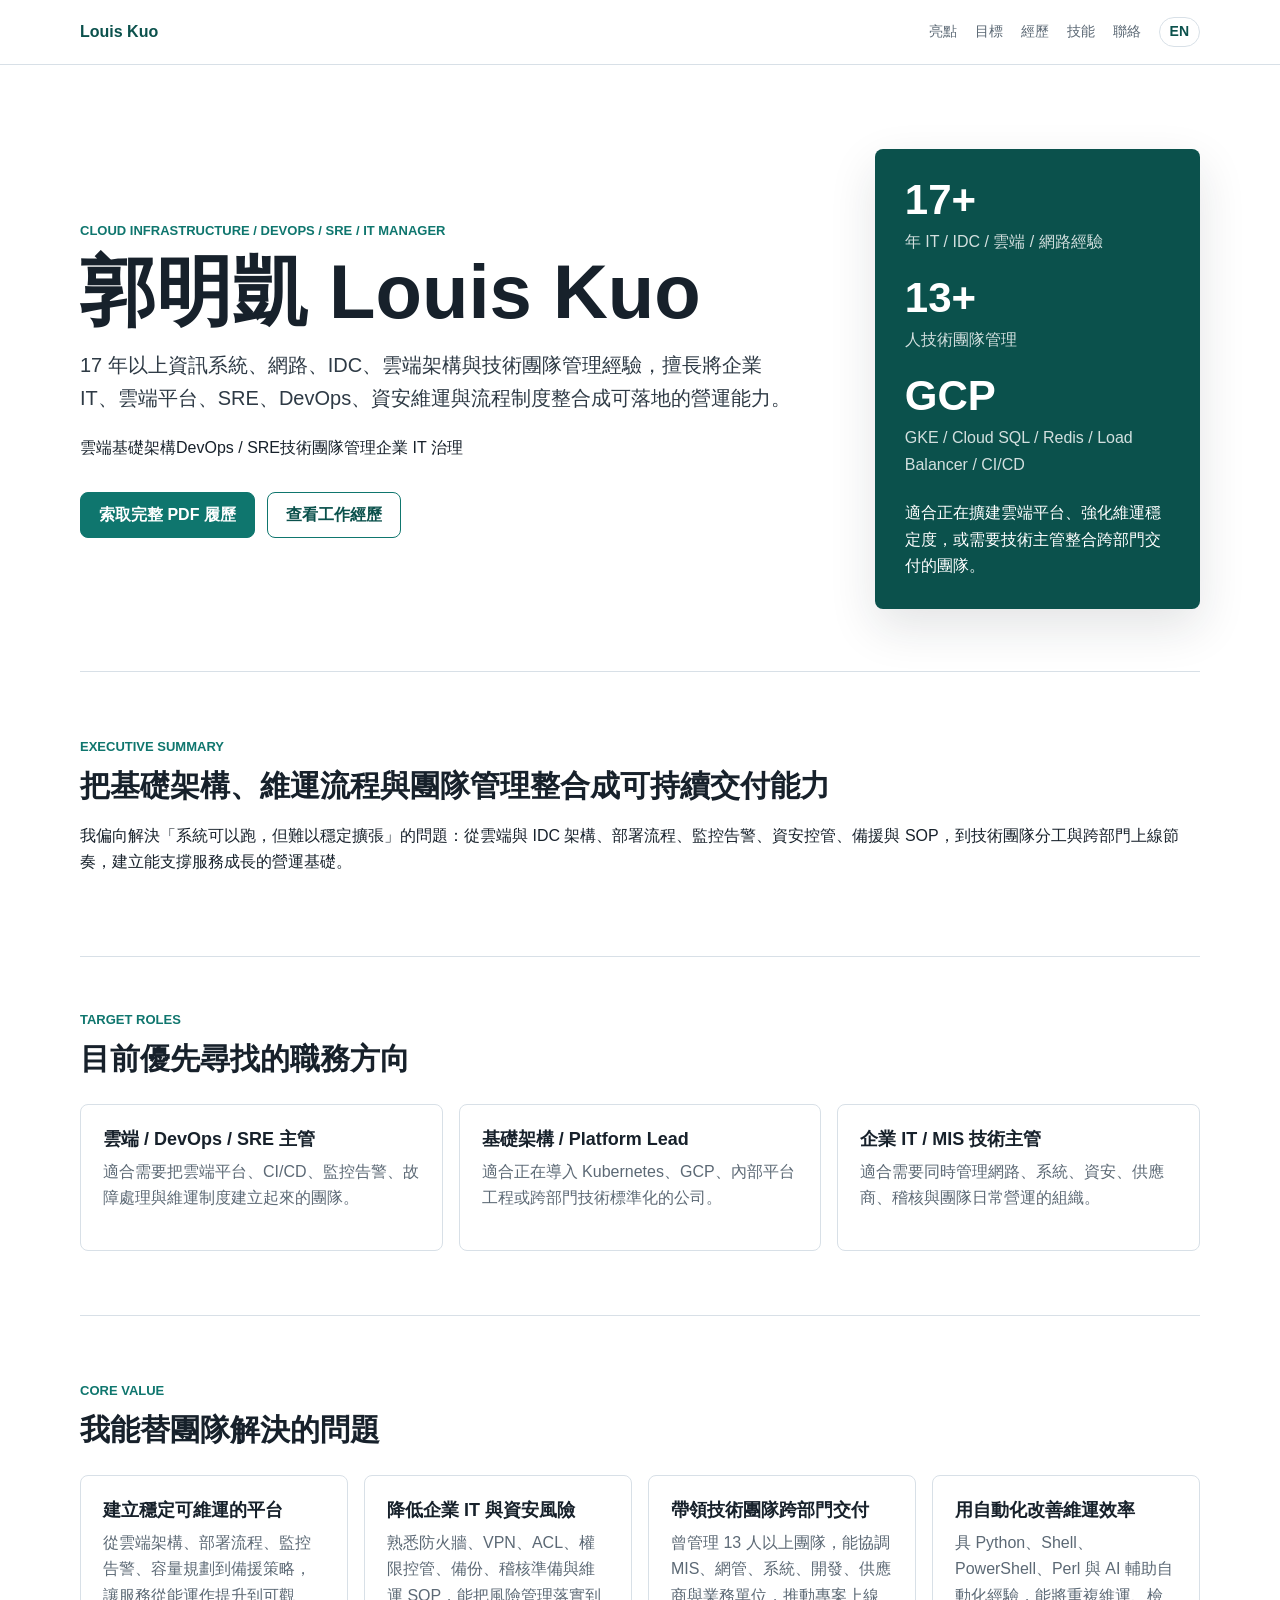
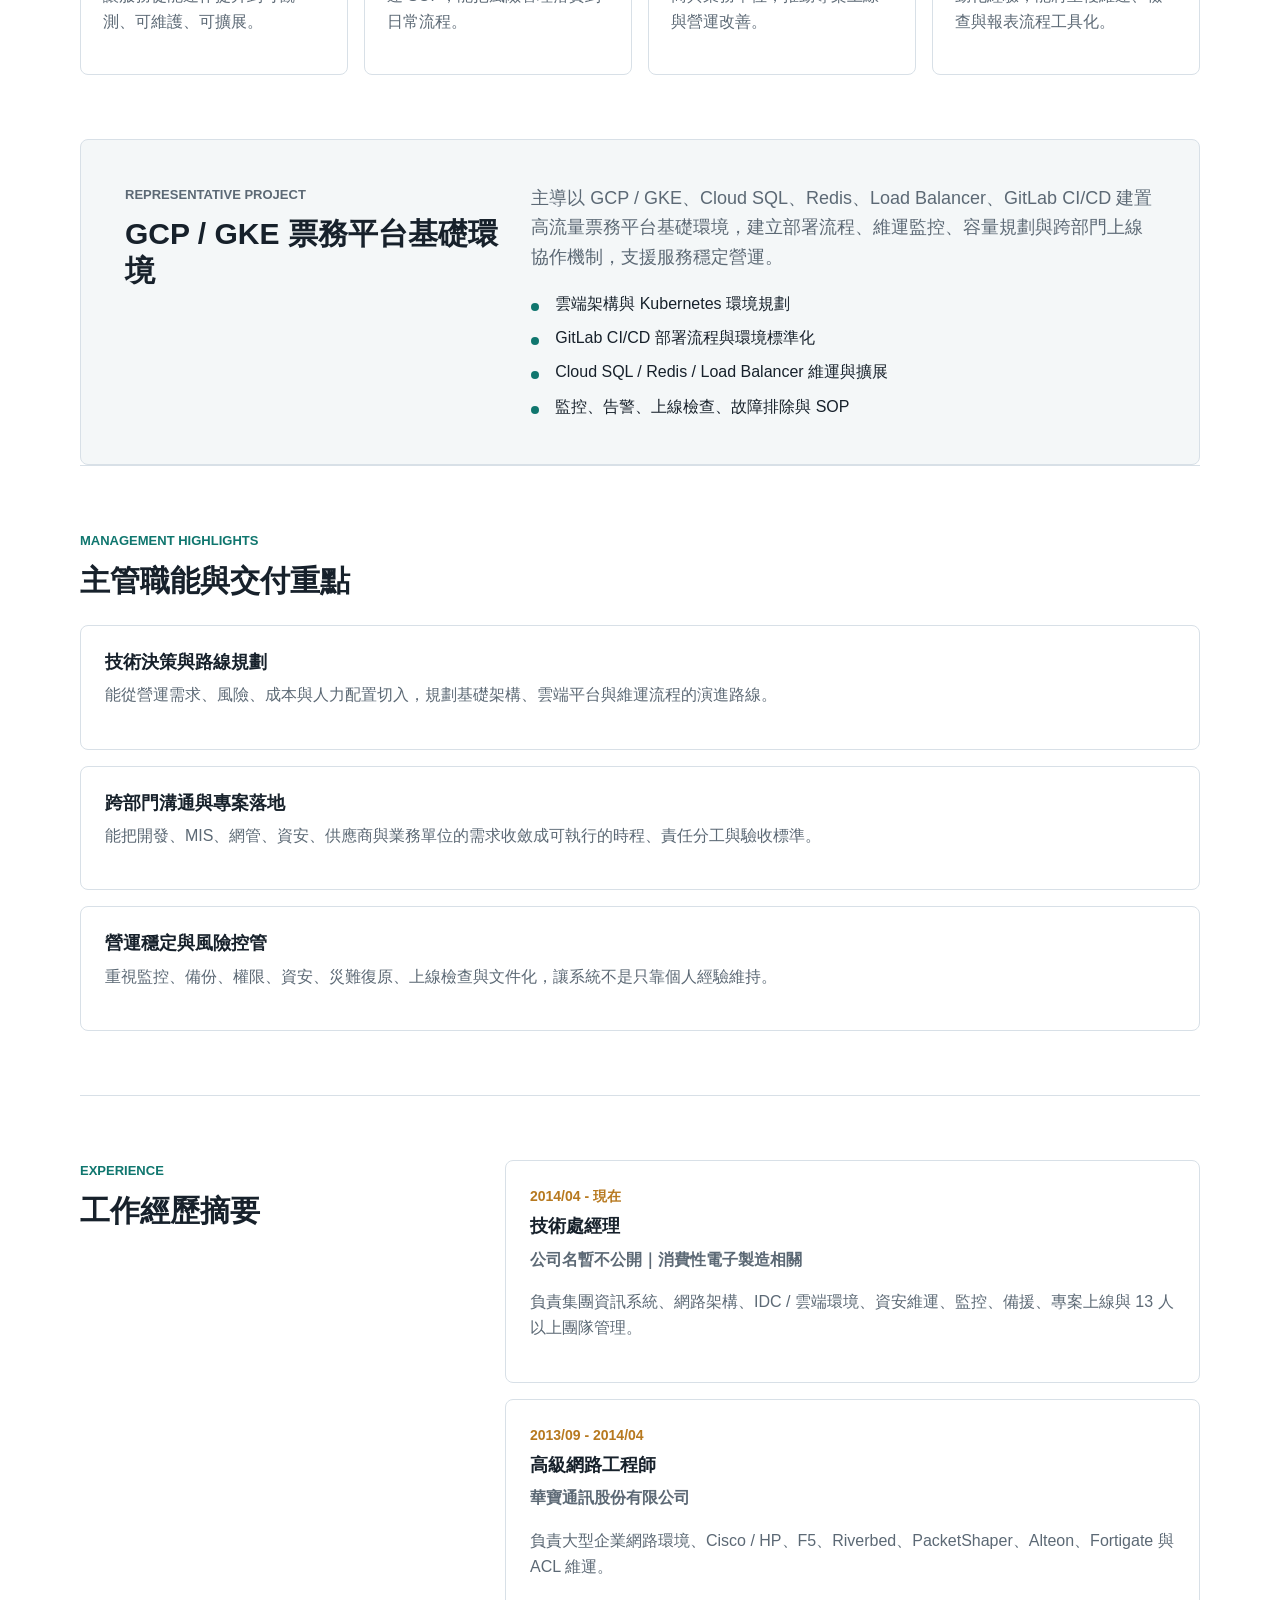
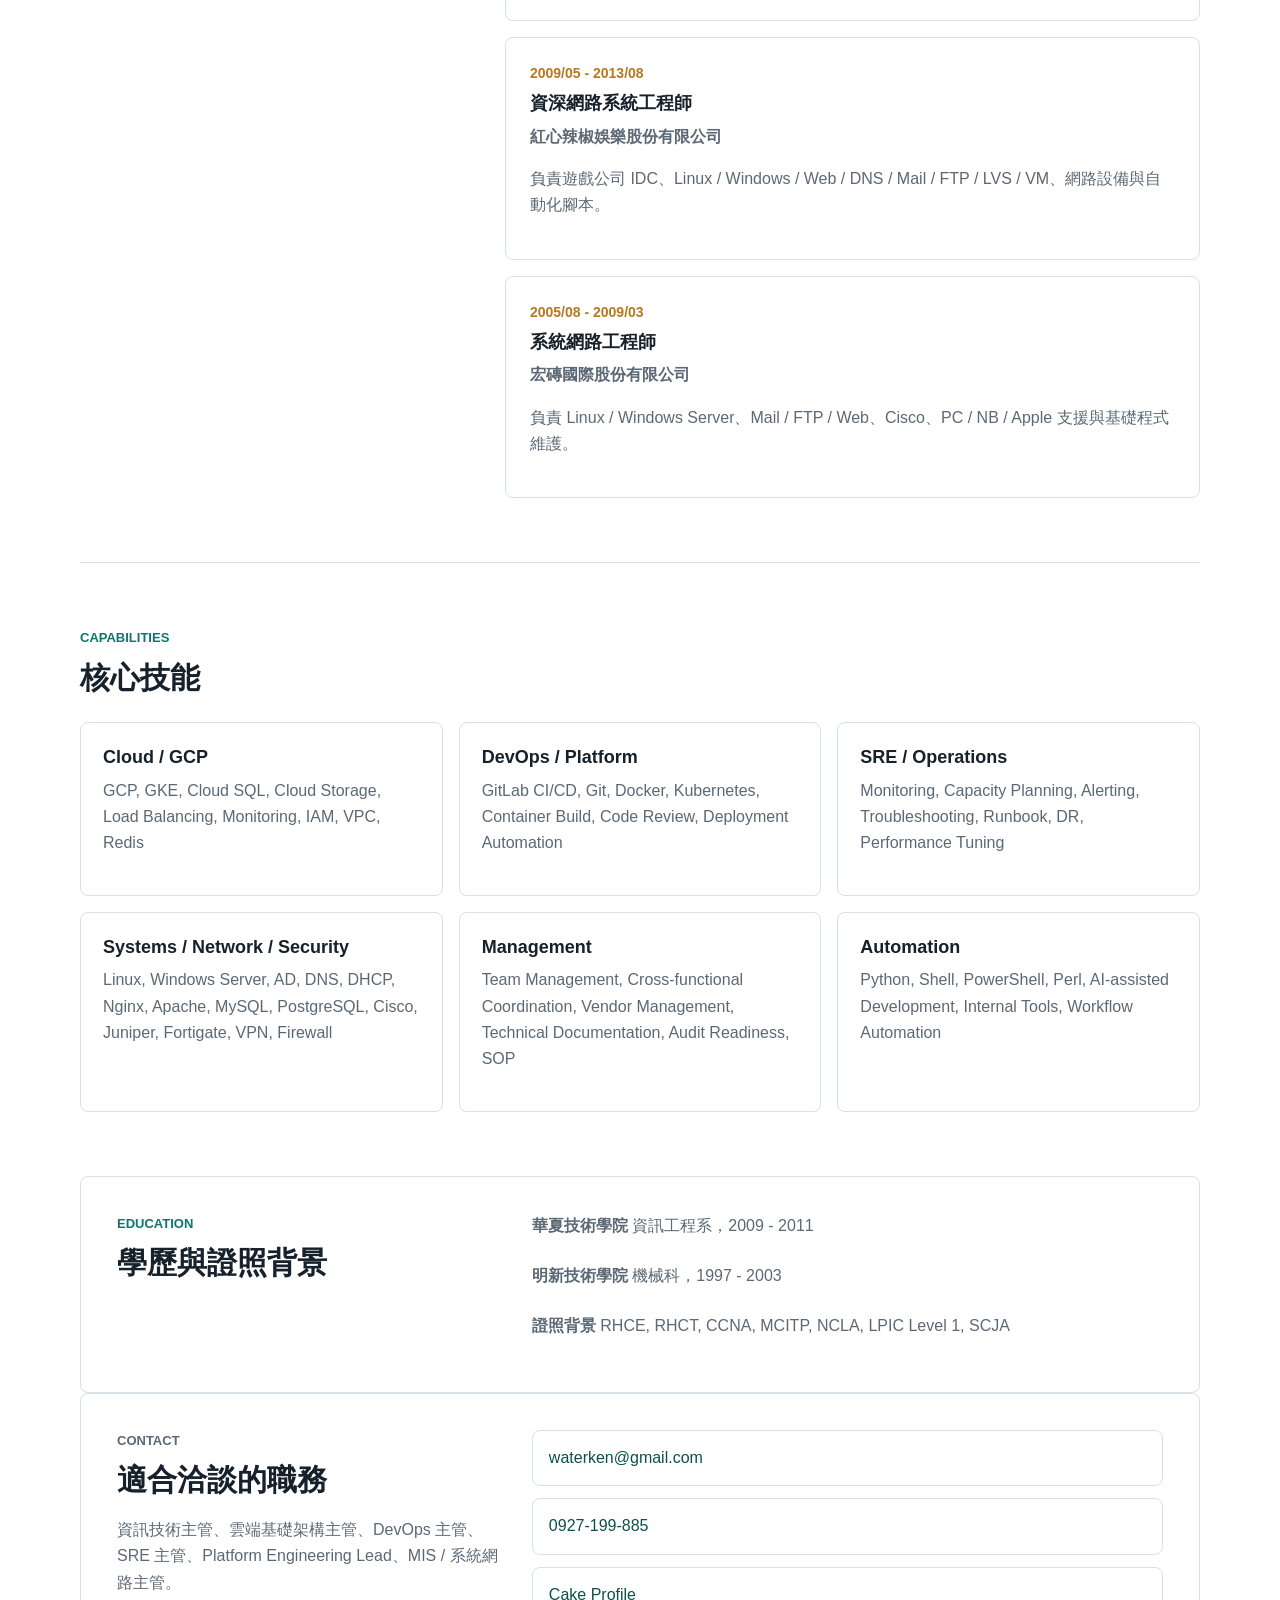
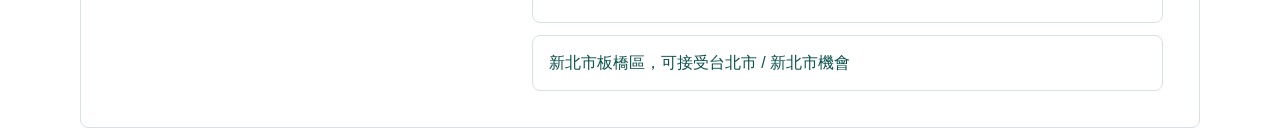
==== index.html @ 649105d0 "Polish Chinese resume page design and copy" ====
<!doctype html>
<html lang="zh-Hant">
<head>
  <meta charset="utf-8">
  <meta name="viewport" content="width=device-width, initial-scale=1">
  <meta name="published" content="GitHub Pages">
  <title>郭明凱 Louis Kuo | Cloud Infrastructure / DevOps / SRE / IT Manager</title>
  <meta name="description" content="郭明凱 Louis Kuo，一頁式線上履歷。17 年以上資訊系統、網路、IDC、雲端架構與技術團隊管理經驗。">
  <link rel="stylesheet" href="styles.css">
</head>
<body>
  <header class="site-header"><nav class="nav" aria-label="主要導覽"><a class="brand" href="#top">Louis Kuo</a><div class="nav-links"><a href="#impact">亮點</a><a href="#fit">目標</a><a href="#experience">經歷</a><a href="#skills">技能</a><a href="#contact">聯絡</a><a class="language-link" href="en.html">EN</a></div></nav></header>
  <main id="top">
    <section class="hero"><div class="hero-content"><p class="eyebrow">Cloud Infrastructure / DevOps / SRE / IT Manager</p><h1>郭明凱 Louis Kuo</h1><p class="lead">17 年以上資訊系統、網路、IDC、雲端架構與技術團隊管理經驗，擅長將企業 IT、雲端平台、SRE、DevOps、資安維運與流程制度整合成可落地的營運能力。</p><div class="profile-strip" aria-label="求職定位"><span>雲端基礎架構</span><span>DevOps / SRE</span><span>技術團隊管理</span><span>企業 IT 治理</span></div><div class="hero-actions"><a class="button primary" href="mailto:waterken@gmail.com?subject=索取郭明凱 Louis Kuo 完整 PDF 履歷">索取完整 PDF 履歷</a><a class="button secondary" href="#experience">查看工作經歷</a></div></div><aside class="hero-panel" aria-label="履歷摘要"><div><span class="metric">17+</span><span class="metric-label">年 IT / IDC / 雲端 / 網路經驗</span></div><div><span class="metric">13+</span><span class="metric-label">人技術團隊管理</span></div><div><span class="metric">GCP</span><span class="metric-label">GKE / Cloud SQL / Redis / Load Balancer / CI/CD</span></div><div class="panel-note">適合正在擴建雲端平台、強化維運穩定度，或需要技術主管整合跨部門交付的團隊。</div></aside></section>
    <section class="section summary-band" aria-label="職涯摘要"><div><p class="eyebrow">Executive Summary</p><h2>把基礎架構、維運流程與團隊管理整合成可持續交付能力</h2></div><p>我偏向解決「系統可以跑，但難以穩定擴張」的問題：從雲端與 IDC 架構、部署流程、監控告警、資安控管、備援與 SOP，到技術團隊分工與跨部門上線節奏，建立能支撐服務成長的營運基礎。</p></section>
    <section id="fit" class="section fit-section"><div class="section-heading"><p class="eyebrow">Target Roles</p><h2>目前優先尋找的職務方向</h2></div><div class="fit-grid"><article><h3>雲端 / DevOps / SRE 主管</h3><p>適合需要把雲端平台、CI/CD、監控告警、故障處理與維運制度建立起來的團隊。</p></article><article><h3>基礎架構 / Platform Lead</h3><p>適合正在導入 Kubernetes、GCP、內部平台工程或跨部門技術標準化的公司。</p></article><article><h3>企業 IT / MIS 技術主管</h3><p>適合需要同時管理網路、系統、資安、供應商、稽核與團隊日常營運的組織。</p></article></div></section>
    <section id="impact" class="section"><div class="section-heading"><p class="eyebrow">Core Value</p><h2>我能替團隊解決的問題</h2></div><div class="impact-grid"><article><h3>建立穩定可維運的平台</h3><p>從雲端架構、部署流程、監控告警、容量規劃到備援策略，讓服務從能運作提升到可觀測、可維護、可擴展。</p></article><article><h3>降低企業 IT 與資安風險</h3><p>熟悉防火牆、VPN、ACL、權限控管、備份、稽核準備與維運 SOP，能把風險管理落實到日常流程。</p></article><article><h3>帶領技術團隊跨部門交付</h3><p>曾管理 13 人以上團隊，能協調 MIS、網管、系統、開發、供應商與業務單位，推動專案上線與營運改善。</p></article><article><h3>用自動化改善維運效率</h3><p>具 Python、Shell、PowerShell、Perl 與 AI 輔助自動化經驗，能將重複維運、檢查與報表流程工具化。</p></article></div></section>
    <section class="section feature"><div class="section-heading"><p class="eyebrow">Representative Project</p><h2>GCP / GKE 票務平台基礎環境</h2></div><div class="feature-body"><p>主導以 GCP / GKE、Cloud SQL、Redis、Load Balancer、GitLab CI/CD 建置高流量票務平台基礎環境，建立部署流程、維運監控、容量規劃與跨部門上線協作機制，支援服務穩定營運。</p><ul class="check-list"><li>雲端架構與 Kubernetes 環境規劃</li><li>GitLab CI/CD 部署流程與環境標準化</li><li>Cloud SQL / Redis / Load Balancer 維運與擴展</li><li>監控、告警、上線檢查、故障排除與 SOP</li></ul></div></section>
    <section class="section achievements"><div class="section-heading"><p class="eyebrow">Management Highlights</p><h2>主管職能與交付重點</h2></div><div class="achievement-list"><article><h3>技術決策與路線規劃</h3><p>能從營運需求、風險、成本與人力配置切入，規劃基礎架構、雲端平台與維運流程的演進路線。</p></article><article><h3>跨部門溝通與專案落地</h3><p>能把開發、MIS、網管、資安、供應商與業務單位的需求收斂成可執行的時程、責任分工與驗收標準。</p></article><article><h3>營運穩定與風險控管</h3><p>重視監控、備份、權限、資安、災難復原、上線檢查與文件化，讓系統不是只靠個人經驗維持。</p></article></div></section>
    <section id="experience" class="section two-column"><div class="section-heading sticky-heading"><p class="eyebrow">Experience</p><h2>工作經歷摘要</h2></div><div class="timeline"><article class="timeline-item"><div class="timeline-meta">2014/04 - 現在</div><h3>技術處經理</h3><p class="company">公司名暫不公開｜消費性電子製造相關</p><p>負責集團資訊系統、網路架構、IDC / 雲端環境、資安維運、監控、備援、專案上線與 13 人以上團隊管理。</p></article><article class="timeline-item"><div class="timeline-meta">2013/09 - 2014/04</div><h3>高級網路工程師</h3><p class="company">華寶通訊股份有限公司</p><p>負責大型企業網路環境、Cisco / HP、F5、Riverbed、PacketShaper、Alteon、Fortigate 與 ACL 維運。</p></article><article class="timeline-item"><div class="timeline-meta">2009/05 - 2013/08</div><h3>資深網路系統工程師</h3><p class="company">紅心辣椒娛樂股份有限公司</p><p>負責遊戲公司 IDC、Linux / Windows / Web / DNS / Mail / FTP / LVS / VM、網路設備與自動化腳本。</p></article><article class="timeline-item"><div class="timeline-meta">2005/08 - 2009/03</div><h3>系統網路工程師</h3><p class="company">宏磚國際股份有限公司</p><p>負責 Linux / Windows Server、Mail / FTP / Web、Cisco、PC / NB / Apple 支援與基礎程式維護。</p></article></div></section>
    <section id="skills" class="section"><div class="section-heading"><p class="eyebrow">Capabilities</p><h2>核心技能</h2></div><div class="skill-groups"><article><h3>Cloud / GCP</h3><p>GCP, GKE, Cloud SQL, Cloud Storage, Load Balancing, Monitoring, IAM, VPC, Redis</p></article><article><h3>DevOps / Platform</h3><p>GitLab CI/CD, Git, Docker, Kubernetes, Container Build, Code Review, Deployment Automation</p></article><article><h3>SRE / Operations</h3><p>Monitoring, Capacity Planning, Alerting, Troubleshooting, Runbook, DR, Performance Tuning</p></article><article><h3>Systems / Network / Security</h3><p>Linux, Windows Server, AD, DNS, DHCP, Nginx, Apache, MySQL, PostgreSQL, Cisco, Juniper, Fortigate, VPN, Firewall</p></article><article><h3>Management</h3><p>Team Management, Cross-functional Coordination, Vendor Management, Technical Documentation, Audit Readiness, SOP</p></article><article><h3>Automation</h3><p>Python, Shell, PowerShell, Perl, AI-assisted Development, Internal Tools, Workflow Automation</p></article></div></section>
    <section class="section credentials"><div><p class="eyebrow">Education</p><h2>學歷與證照背景</h2></div><div class="credential-list"><p><strong>華夏技術學院</strong> 資訊工程系，2009 - 2011</p><p><strong>明新技術學院</strong> 機械科，1997 - 2003</p><p><strong>證照背景</strong> RHCE, RHCT, CCNA, MCITP, NCLA, LPIC Level 1, SCJA</p></div></section>
    <section id="contact" class="section contact"><div><p class="eyebrow">Contact</p><h2>適合洽談的職務</h2><p>資訊技術主管、雲端基礎架構主管、DevOps 主管、SRE 主管、Platform Engineering Lead、MIS / 系統網路主管。</p></div><div class="contact-panel"><a href="mailto:waterken@gmail.com">waterken@gmail.com</a><a href="tel:+886927199885">0927-199-885</a><a href="https://www.cake.me/me/louis-kuo-57db90">Cake Profile</a><span>新北市板橋區，可接受台北市 / 新北市機會</span></div></section>
  </main>
</body>
</html>
---- styles.css ----
:root {
  --ink: #17212b;
  --muted: #5c6975;
  --line: #d8e0e7;
  --soft: #f4f7f8;
  --panel: #ffffff;
  --accent: #0f766e;
  --accent-dark: #0b514c;
  --gold: #b7791f;
  --shadow: 0 18px 48px rgba(23, 33, 43, 0.12);
}

* { box-sizing: border-box; }
html { scroll-behavior: smooth; }
body { margin: 0; font-family: "Microsoft JhengHei", "PingFang TC", "Noto Sans TC", Arial, sans-serif; color: var(--ink); background: #ffffff; line-height: 1.65; }
a { color: inherit; }
.site-header { position: sticky; top: 0; z-index: 10; background: rgba(255, 255, 255, 0.94); border-bottom: 1px solid var(--line); backdrop-filter: blur(14px); }
.nav { width: min(1120px, calc(100% - 40px)); margin: 0 auto; height: 64px; display: flex; align-items: center; justify-content: space-between; gap: 24px; }
.brand { font-weight: 800; text-decoration: none; color: var(--accent-dark); }
.nav-links { display: flex; gap: 18px; color: var(--muted); font-size: 14px; align-items: center; }
.nav-links a { text-decoration: none; }
.language-link { padding: 2px 10px; border: 1px solid var(--line); border-radius: 999px; color: var(--accent-dark); font-weight: 800; background: #ffffff; }
.hero { width: min(1120px, calc(100% - 40px)); margin: 54px auto 32px; min-height: 520px; display: grid; grid-template-columns: minmax(0, 1.4fr) minmax(300px, 0.6fr); gap: 36px; align-items: center; }
.hero-content { padding: 48px 0; }
.eyebrow { margin: 0 0 10px; color: var(--accent); font-size: 13px; font-weight: 800; letter-spacing: 0; text-transform: uppercase; }
h1, h2, h3, p { margin-top: 0; }
h1 { margin-bottom: 18px; font-size: clamp(42px, 8vw, 76px); line-height: 1.05; letter-spacing: 0; }
h2 { font-size: 30px; line-height: 1.25; letter-spacing: 0; margin-bottom: 18px; }
h3 { font-size: 18px; line-height: 1.35; margin-bottom: 8px; }
.lead { max-width: 720px; font-size: 20px; color: #2e3a45; }
.hero-actions { display: flex; flex-wrap: wrap; gap: 12px; margin-top: 30px; }
.button { display: inline-flex; align-items: center; justify-content: center; min-height: 46px; padding: 0 18px; border-radius: 8px; font-weight: 700; text-decoration: none; border: 1px solid var(--accent); }
.button.primary { background: var(--accent); color: #ffffff; }
.button.secondary { background: #ffffff; color: var(--accent-dark); }
.hero-panel { background: var(--accent-dark); color: #ffffff; padding: 30px; border-radius: 8px; box-shadow: var(--shadow); display: grid; gap: 22px; }
.metric { display: block; font-size: 42px; font-weight: 900; line-height: 1; }
.metric-label { display: block; color: rgba(255, 255, 255, 0.82); margin-top: 8px; }
.section { width: min(1120px, calc(100% - 40px)); margin: 0 auto; padding: 64px 0; border-top: 1px solid var(--line); }
.section-heading { max-width: 680px; margin-bottom: 26px; }
.fit-grid, .impact-grid, .skill-groups { display: grid; grid-template-columns: repeat(4, minmax(0, 1fr)); gap: 16px; }
.fit-grid article, .impact-grid article, .skill-groups article, .achievement-list article, .timeline-item, .feature, .credentials, .contact { background: var(--panel); border: 1px solid var(--line); border-radius: 8px; }
.fit-grid article, .impact-grid article, .skill-groups article { padding: 22px; }
.fit-grid p, .impact-grid p, .skill-groups p, .achievement-list p, .timeline p, .feature p, .credential-list p, .contact p { color: var(--muted); }
.feature { background: var(--soft); padding: 44px; display: grid; grid-template-columns: minmax(260px, 0.6fr) minmax(0, 1fr); gap: 32px; align-items: start; }
.feature-body p { font-size: 18px; }
.check-list { margin: 18px 0 0; padding: 0; list-style: none; display: grid; gap: 8px; }
.check-list li { padding-left: 24px; position: relative; }
.check-list li::before { content: ""; width: 8px; height: 8px; position: absolute; left: 0; top: 12px; background: var(--accent); border-radius: 50%; }
.two-column { display: grid; grid-template-columns: minmax(240px, 0.36fr) minmax(0, 0.64fr); gap: 34px; align-items: start; }
.sticky-heading { position: sticky; top: 90px; }
.timeline { display: grid; gap: 16px; }
.timeline-item { padding: 24px; }
.timeline-meta { color: var(--gold); font-weight: 800; font-size: 14px; margin-bottom: 6px; }
.company { font-weight: 700; color: #2f3b46; }
.skill-groups { grid-template-columns: repeat(3, minmax(0, 1fr)); }
.fit-grid { grid-template-columns: repeat(3, minmax(0, 1fr)); }
.fit-section { padding-top: 52px; }
.achievement-list { display: grid; gap: 16px; }
.achievement-list article { padding: 24px; }
.credentials, .contact { padding: 36px; display: grid; grid-template-columns: minmax(260px, 0.38fr) minmax(0, 0.62fr); gap: 28px; }
.credential-list { display: grid; gap: 8px; }
.contact-panel { display: grid; gap: 12px; align-content: start; }
.contact-panel a, .contact-panel span { display: block; padding: 14px 16px; border: 1px solid var(--line); border-radius: 8px; text-decoration: none; color: var(--accent-dark); background: #ffffff; }
@media (max-width: 900px) { .hero, .feature, .two-column, .credentials, .contact { grid-template-columns: 1fr; } .fit-grid, .impact-grid, .skill-groups { grid-template-columns: repeat(2, minmax(0, 1fr)); } .sticky-heading { position: static; } }
@media (max-width: 620px) { .nav { width: min(100% - 28px, 1120px); height: auto; padding: 14px 0; align-items: flex-start; flex-direction: column; gap: 8px; } .nav-links { width: 100%; overflow-x: auto; gap: 14px; padding-bottom: 2px; } .hero, .section { width: min(100% - 28px, 1120px); } .hero { margin-top: 28px; min-height: 0; } .hero-content { padding: 22px 0; } .lead { font-size: 17px; } .fit-grid, .impact-grid, .skill-groups { grid-template-columns: 1fr; } .feature, .credentials, .contact { padding: 24px; } }
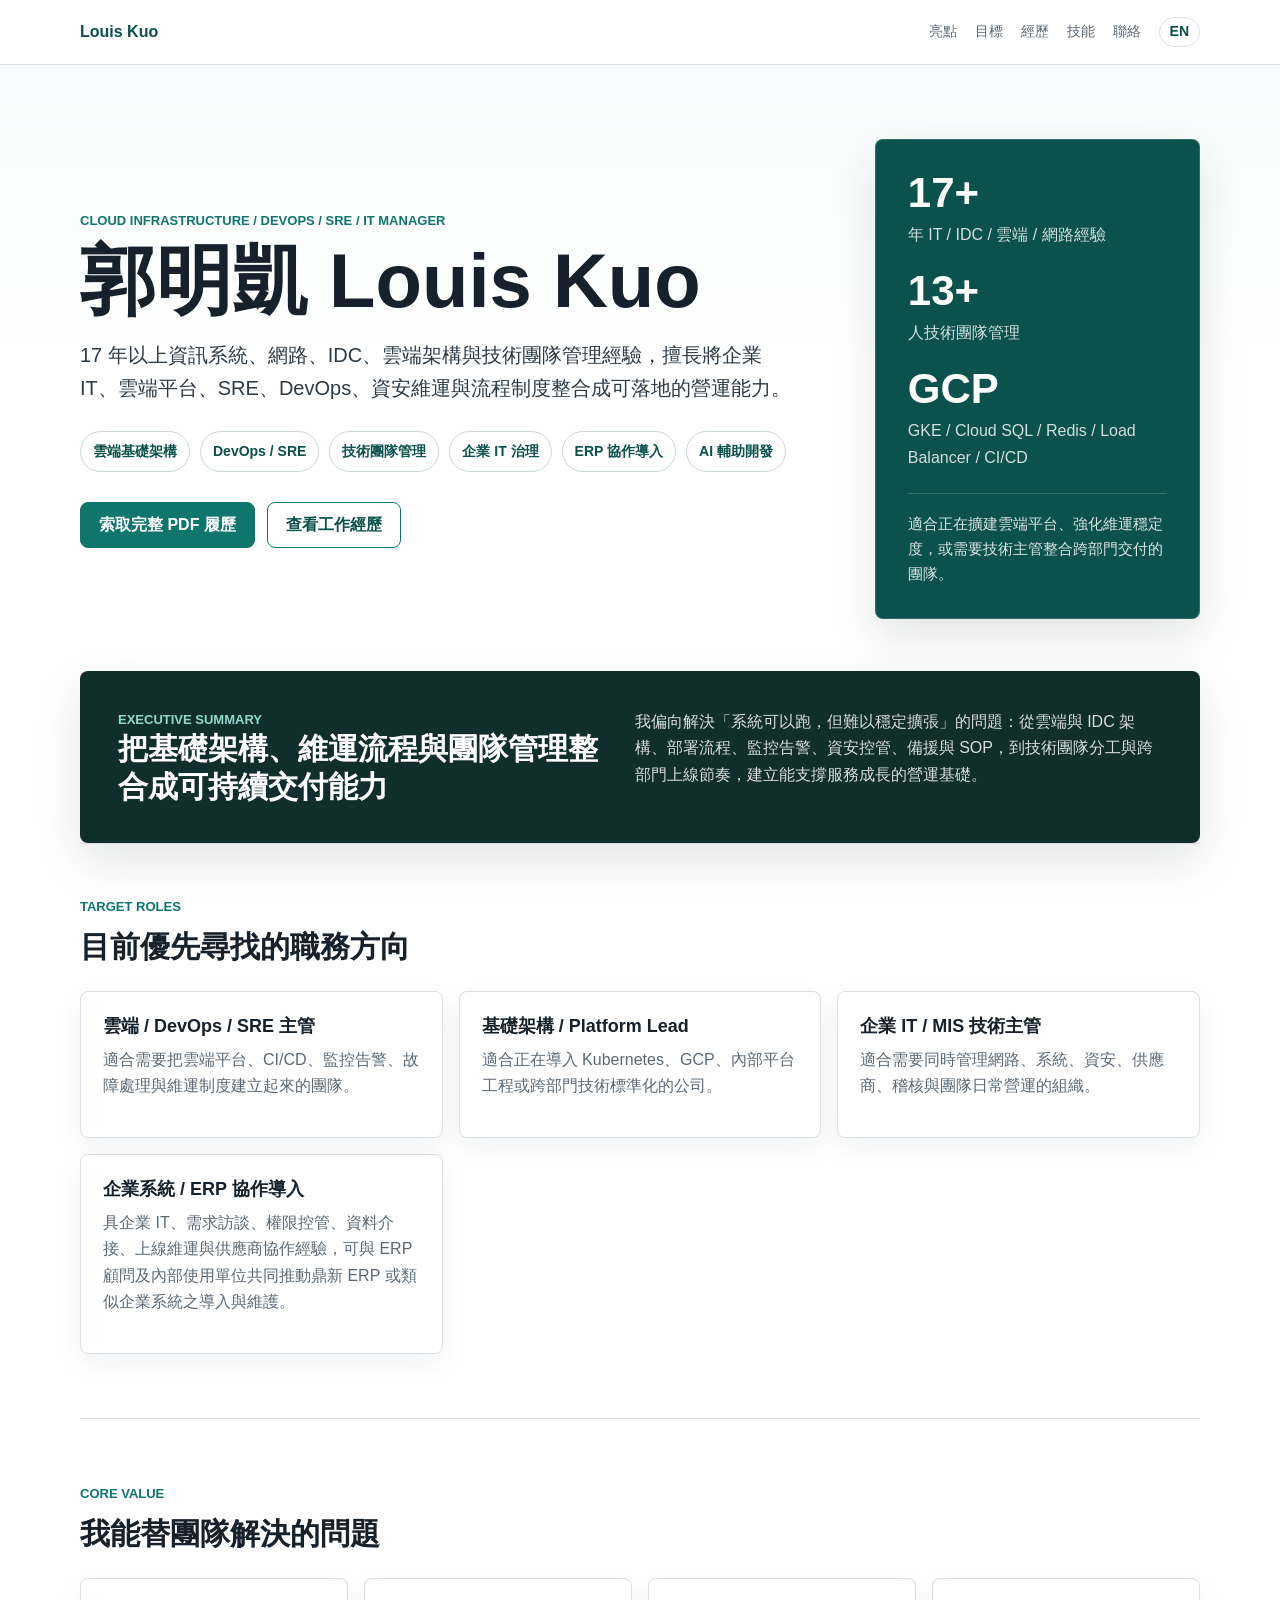
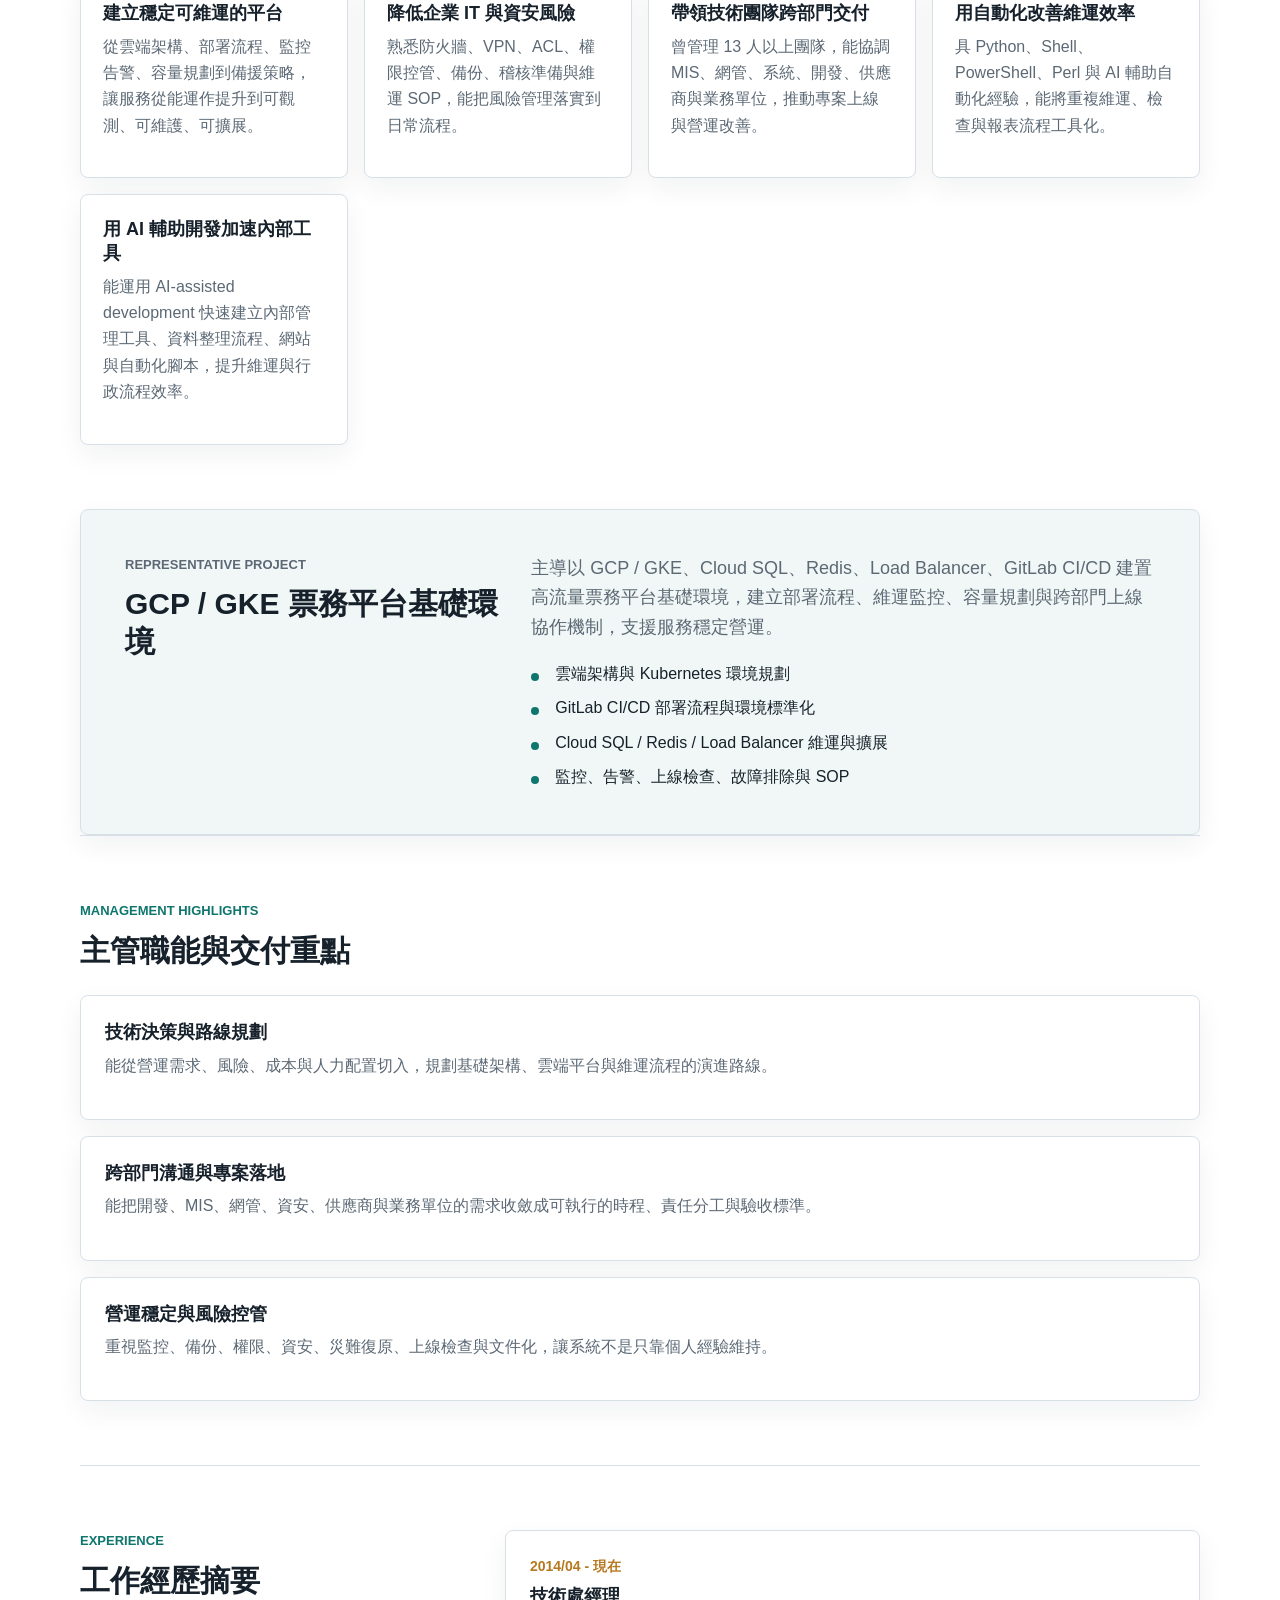
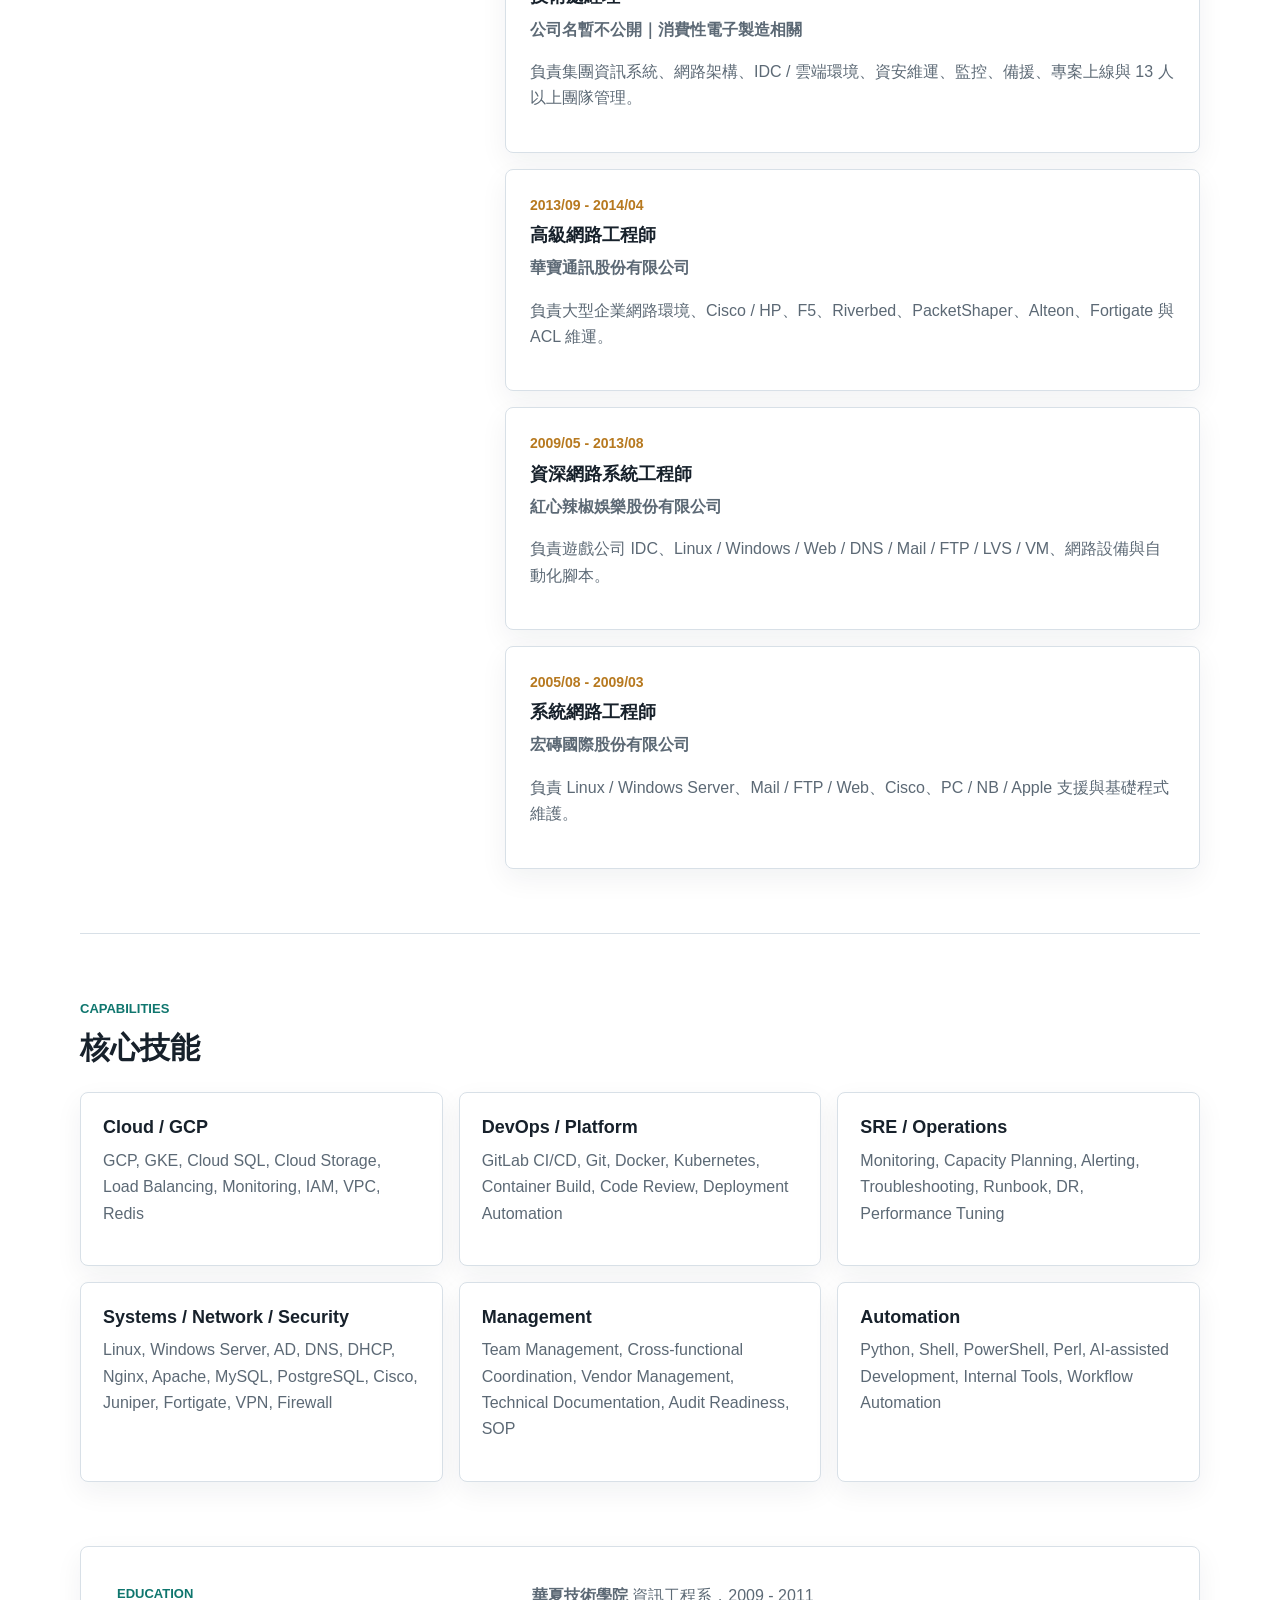
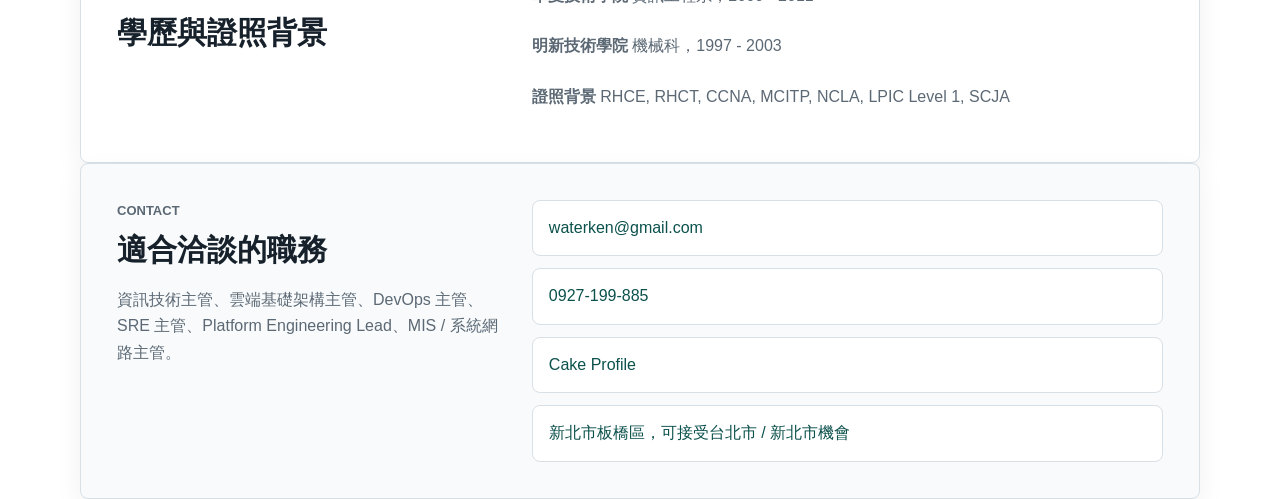
==== commit 1abad94e: "Add ERP collaboration and AI-assisted development to Chinese resume" ====
--- a/index.html
+++ b/index.html
@@ -11,10 +11,10 @@
 <body>
   <header class="site-header"><nav class="nav" aria-label="主要導覽"><a class="brand" href="#top">Louis Kuo</a><div class="nav-links"><a href="#impact">亮點</a><a href="#fit">目標</a><a href="#experience">經歷</a><a href="#skills">技能</a><a href="#contact">聯絡</a><a class="language-link" href="en.html">EN</a></div></nav></header>
   <main id="top">
-    <section class="hero"><div class="hero-content"><p class="eyebrow">Cloud Infrastructure / DevOps / SRE / IT Manager</p><h1>郭明凱 Louis Kuo</h1><p class="lead">17 年以上資訊系統、網路、IDC、雲端架構與技術團隊管理經驗，擅長將企業 IT、雲端平台、SRE、DevOps、資安維運與流程制度整合成可落地的營運能力。</p><div class="profile-strip" aria-label="求職定位"><span>雲端基礎架構</span><span>DevOps / SRE</span><span>技術團隊管理</span><span>企業 IT 治理</span></div><div class="hero-actions"><a class="button primary" href="mailto:waterken@gmail.com?subject=索取郭明凱 Louis Kuo 完整 PDF 履歷">索取完整 PDF 履歷</a><a class="button secondary" href="#experience">查看工作經歷</a></div></div><aside class="hero-panel" aria-label="履歷摘要"><div><span class="metric">17+</span><span class="metric-label">年 IT / IDC / 雲端 / 網路經驗</span></div><div><span class="metric">13+</span><span class="metric-label">人技術團隊管理</span></div><div><span class="metric">GCP</span><span class="metric-label">GKE / Cloud SQL / Redis / Load Balancer / CI/CD</span></div><div class="panel-note">適合正在擴建雲端平台、強化維運穩定度，或需要技術主管整合跨部門交付的團隊。</div></aside></section>
+    <section class="hero"><div class="hero-content"><p class="eyebrow">Cloud Infrastructure / DevOps / SRE / IT Manager</p><h1>郭明凱 Louis Kuo</h1><p class="lead">17 年以上資訊系統、網路、IDC、雲端架構與技術團隊管理經驗，擅長將企業 IT、雲端平台、SRE、DevOps、資安維運與流程制度整合成可落地的營運能力。</p><div class="profile-strip" aria-label="求職定位"><span>雲端基礎架構</span><span>DevOps / SRE</span><span>技術團隊管理</span><span>企業 IT 治理</span><span>ERP 協作導入</span><span>AI 輔助開發</span></div><div class="hero-actions"><a class="button primary" href="mailto:waterken@gmail.com?subject=索取郭明凱 Louis Kuo 完整 PDF 履歷">索取完整 PDF 履歷</a><a class="button secondary" href="#experience">查看工作經歷</a></div></div><aside class="hero-panel" aria-label="履歷摘要"><div><span class="metric">17+</span><span class="metric-label">年 IT / IDC / 雲端 / 網路經驗</span></div><div><span class="metric">13+</span><span class="metric-label">人技術團隊管理</span></div><div><span class="metric">GCP</span><span class="metric-label">GKE / Cloud SQL / Redis / Load Balancer / CI/CD</span></div><div class="panel-note">適合正在擴建雲端平台、強化維運穩定度，或需要技術主管整合跨部門交付的團隊。</div></aside></section>
     <section class="section summary-band" aria-label="職涯摘要"><div><p class="eyebrow">Executive Summary</p><h2>把基礎架構、維運流程與團隊管理整合成可持續交付能力</h2></div><p>我偏向解決「系統可以跑，但難以穩定擴張」的問題：從雲端與 IDC 架構、部署流程、監控告警、資安控管、備援與 SOP，到技術團隊分工與跨部門上線節奏，建立能支撐服務成長的營運基礎。</p></section>
-    <section id="fit" class="section fit-section"><div class="section-heading"><p class="eyebrow">Target Roles</p><h2>目前優先尋找的職務方向</h2></div><div class="fit-grid"><article><h3>雲端 / DevOps / SRE 主管</h3><p>適合需要把雲端平台、CI/CD、監控告警、故障處理與維運制度建立起來的團隊。</p></article><article><h3>基礎架構 / Platform Lead</h3><p>適合正在導入 Kubernetes、GCP、內部平台工程或跨部門技術標準化的公司。</p></article><article><h3>企業 IT / MIS 技術主管</h3><p>適合需要同時管理網路、系統、資安、供應商、稽核與團隊日常營運的組織。</p></article></div></section>
-    <section id="impact" class="section"><div class="section-heading"><p class="eyebrow">Core Value</p><h2>我能替團隊解決的問題</h2></div><div class="impact-grid"><article><h3>建立穩定可維運的平台</h3><p>從雲端架構、部署流程、監控告警、容量規劃到備援策略，讓服務從能運作提升到可觀測、可維護、可擴展。</p></article><article><h3>降低企業 IT 與資安風險</h3><p>熟悉防火牆、VPN、ACL、權限控管、備份、稽核準備與維運 SOP，能把風險管理落實到日常流程。</p></article><article><h3>帶領技術團隊跨部門交付</h3><p>曾管理 13 人以上團隊，能協調 MIS、網管、系統、開發、供應商與業務單位，推動專案上線與營運改善。</p></article><article><h3>用自動化改善維運效率</h3><p>具 Python、Shell、PowerShell、Perl 與 AI 輔助自動化經驗，能將重複維運、檢查與報表流程工具化。</p></article></div></section>
+    <section id="fit" class="section fit-section"><div class="section-heading"><p class="eyebrow">Target Roles</p><h2>目前優先尋找的職務方向</h2></div><div class="fit-grid"><article><h3>雲端 / DevOps / SRE 主管</h3><p>適合需要把雲端平台、CI/CD、監控告警、故障處理與維運制度建立起來的團隊。</p></article><article><h3>基礎架構 / Platform Lead</h3><p>適合正在導入 Kubernetes、GCP、內部平台工程或跨部門技術標準化的公司。</p></article><article><h3>企業 IT / MIS 技術主管</h3><p>適合需要同時管理網路、系統、資安、供應商、稽核與團隊日常營運的組織。</p></article><article><h3>企業系統 / ERP 協作導入</h3><p>具企業 IT、需求訪談、權限控管、資料介接、上線維運與供應商協作經驗，可與 ERP 顧問及內部使用單位共同推動鼎新 ERP 或類似企業系統之導入與維護。</p></article></div></section>
+    <section id="impact" class="section"><div class="section-heading"><p class="eyebrow">Core Value</p><h2>我能替團隊解決的問題</h2></div><div class="impact-grid"><article><h3>建立穩定可維運的平台</h3><p>從雲端架構、部署流程、監控告警、容量規劃到備援策略，讓服務從能運作提升到可觀測、可維護、可擴展。</p></article><article><h3>降低企業 IT 與資安風險</h3><p>熟悉防火牆、VPN、ACL、權限控管、備份、稽核準備與維運 SOP，能把風險管理落實到日常流程。</p></article><article><h3>帶領技術團隊跨部門交付</h3><p>曾管理 13 人以上團隊，能協調 MIS、網管、系統、開發、供應商與業務單位，推動專案上線與營運改善。</p></article><article><h3>用自動化改善維運效率</h3><p>具 Python、Shell、PowerShell、Perl 與 AI 輔助自動化經驗，能將重複維運、檢查與報表流程工具化。</p></article><article><h3>用 AI 輔助開發加速內部工具</h3><p>能運用 AI-assisted development 快速建立內部管理工具、資料整理流程、網站與自動化腳本，提升維運與行政流程效率。</p></article></div></section>
     <section class="section feature"><div class="section-heading"><p class="eyebrow">Representative Project</p><h2>GCP / GKE 票務平台基礎環境</h2></div><div class="feature-body"><p>主導以 GCP / GKE、Cloud SQL、Redis、Load Balancer、GitLab CI/CD 建置高流量票務平台基礎環境，建立部署流程、維運監控、容量規劃與跨部門上線協作機制，支援服務穩定營運。</p><ul class="check-list"><li>雲端架構與 Kubernetes 環境規劃</li><li>GitLab CI/CD 部署流程與環境標準化</li><li>Cloud SQL / Redis / Load Balancer 維運與擴展</li><li>監控、告警、上線檢查、故障排除與 SOP</li></ul></div></section>
     <section class="section achievements"><div class="section-heading"><p class="eyebrow">Management Highlights</p><h2>主管職能與交付重點</h2></div><div class="achievement-list"><article><h3>技術決策與路線規劃</h3><p>能從營運需求、風險、成本與人力配置切入，規劃基礎架構、雲端平台與維運流程的演進路線。</p></article><article><h3>跨部門溝通與專案落地</h3><p>能把開發、MIS、網管、資安、供應商與業務單位的需求收斂成可執行的時程、責任分工與驗收標準。</p></article><article><h3>營運穩定與風險控管</h3><p>重視監控、備份、權限、資安、災難復原、上線檢查與文件化，讓系統不是只靠個人經驗維持。</p></article></div></section>
     <section id="experience" class="section two-column"><div class="section-heading sticky-heading"><p class="eyebrow">Experience</p><h2>工作經歷摘要</h2></div><div class="timeline"><article class="timeline-item"><div class="timeline-meta">2014/04 - 現在</div><h3>技術處經理</h3><p class="company">公司名暫不公開｜消費性電子製造相關</p><p>負責集團資訊系統、網路架構、IDC / 雲端環境、資安維運、監控、備援、專案上線與 13 人以上團隊管理。</p></article><article class="timeline-item"><div class="timeline-meta">2013/09 - 2014/04</div><h3>高級網路工程師</h3><p class="company">華寶通訊股份有限公司</p><p>負責大型企業網路環境、Cisco / HP、F5、Riverbed、PacketShaper、Alteon、Fortigate 與 ACL 維運。</p></article><article class="timeline-item"><div class="timeline-meta">2009/05 - 2013/08</div><h3>資深網路系統工程師</h3><p class="company">紅心辣椒娛樂股份有限公司</p><p>負責遊戲公司 IDC、Linux / Windows / Web / DNS / Mail / FTP / LVS / VM、網路設備與自動化腳本。</p></article><article class="timeline-item"><div class="timeline-meta">2005/08 - 2009/03</div><h3>系統網路工程師</h3><p class="company">宏磚國際股份有限公司</p><p>負責 Linux / Windows Server、Mail / FTP / Web、Cisco、PC / NB / Apple 支援與基礎程式維護。</p></article></div></section>
--- a/styles.css
+++ b/styles.css
@@ -1,65 +1 @@
-:root {
-  --ink: #17212b;
-  --muted: #5c6975;
-  --line: #d8e0e7;
-  --soft: #f4f7f8;
-  --panel: #ffffff;
-  --accent: #0f766e;
-  --accent-dark: #0b514c;
-  --gold: #b7791f;
-  --shadow: 0 18px 48px rgba(23, 33, 43, 0.12);
-}
-
-* { box-sizing: border-box; }
-html { scroll-behavior: smooth; }
-body { margin: 0; font-family: "Microsoft JhengHei", "PingFang TC", "Noto Sans TC", Arial, sans-serif; color: var(--ink); background: #ffffff; line-height: 1.65; }
-a { color: inherit; }
-.site-header { position: sticky; top: 0; z-index: 10; background: rgba(255, 255, 255, 0.94); border-bottom: 1px solid var(--line); backdrop-filter: blur(14px); }
-.nav { width: min(1120px, calc(100% - 40px)); margin: 0 auto; height: 64px; display: flex; align-items: center; justify-content: space-between; gap: 24px; }
-.brand { font-weight: 800; text-decoration: none; color: var(--accent-dark); }
-.nav-links { display: flex; gap: 18px; color: var(--muted); font-size: 14px; align-items: center; }
-.nav-links a { text-decoration: none; }
-.language-link { padding: 2px 10px; border: 1px solid var(--line); border-radius: 999px; color: var(--accent-dark); font-weight: 800; background: #ffffff; }
-.hero { width: min(1120px, calc(100% - 40px)); margin: 54px auto 32px; min-height: 520px; display: grid; grid-template-columns: minmax(0, 1.4fr) minmax(300px, 0.6fr); gap: 36px; align-items: center; }
-.hero-content { padding: 48px 0; }
-.eyebrow { margin: 0 0 10px; color: var(--accent); font-size: 13px; font-weight: 800; letter-spacing: 0; text-transform: uppercase; }
-h1, h2, h3, p { margin-top: 0; }
-h1 { margin-bottom: 18px; font-size: clamp(42px, 8vw, 76px); line-height: 1.05; letter-spacing: 0; }
-h2 { font-size: 30px; line-height: 1.25; letter-spacing: 0; margin-bottom: 18px; }
-h3 { font-size: 18px; line-height: 1.35; margin-bottom: 8px; }
-.lead { max-width: 720px; font-size: 20px; color: #2e3a45; }
-.hero-actions { display: flex; flex-wrap: wrap; gap: 12px; margin-top: 30px; }
-.button { display: inline-flex; align-items: center; justify-content: center; min-height: 46px; padding: 0 18px; border-radius: 8px; font-weight: 700; text-decoration: none; border: 1px solid var(--accent); }
-.button.primary { background: var(--accent); color: #ffffff; }
-.button.secondary { background: #ffffff; color: var(--accent-dark); }
-.hero-panel { background: var(--accent-dark); color: #ffffff; padding: 30px; border-radius: 8px; box-shadow: var(--shadow); display: grid; gap: 22px; }
-.metric { display: block; font-size: 42px; font-weight: 900; line-height: 1; }
-.metric-label { display: block; color: rgba(255, 255, 255, 0.82); margin-top: 8px; }
-.section { width: min(1120px, calc(100% - 40px)); margin: 0 auto; padding: 64px 0; border-top: 1px solid var(--line); }
-.section-heading { max-width: 680px; margin-bottom: 26px; }
-.fit-grid, .impact-grid, .skill-groups { display: grid; grid-template-columns: repeat(4, minmax(0, 1fr)); gap: 16px; }
-.fit-grid article, .impact-grid article, .skill-groups article, .achievement-list article, .timeline-item, .feature, .credentials, .contact { background: var(--panel); border: 1px solid var(--line); border-radius: 8px; }
-.fit-grid article, .impact-grid article, .skill-groups article { padding: 22px; }
-.fit-grid p, .impact-grid p, .skill-groups p, .achievement-list p, .timeline p, .feature p, .credential-list p, .contact p { color: var(--muted); }
-.feature { background: var(--soft); padding: 44px; display: grid; grid-template-columns: minmax(260px, 0.6fr) minmax(0, 1fr); gap: 32px; align-items: start; }
-.feature-body p { font-size: 18px; }
-.check-list { margin: 18px 0 0; padding: 0; list-style: none; display: grid; gap: 8px; }
-.check-list li { padding-left: 24px; position: relative; }
-.check-list li::before { content: ""; width: 8px; height: 8px; position: absolute; left: 0; top: 12px; background: var(--accent); border-radius: 50%; }
-.two-column { display: grid; grid-template-columns: minmax(240px, 0.36fr) minmax(0, 0.64fr); gap: 34px; align-items: start; }
-.sticky-heading { position: sticky; top: 90px; }
-.timeline { display: grid; gap: 16px; }
-.timeline-item { padding: 24px; }
-.timeline-meta { color: var(--gold); font-weight: 800; font-size: 14px; margin-bottom: 6px; }
-.company { font-weight: 700; color: #2f3b46; }
-.skill-groups { grid-template-columns: repeat(3, minmax(0, 1fr)); }
-.fit-grid { grid-template-columns: repeat(3, minmax(0, 1fr)); }
-.fit-section { padding-top: 52px; }
-.achievement-list { display: grid; gap: 16px; }
-.achievement-list article { padding: 24px; }
-.credentials, .contact { padding: 36px; display: grid; grid-template-columns: minmax(260px, 0.38fr) minmax(0, 0.62fr); gap: 28px; }
-.credential-list { display: grid; gap: 8px; }
-.contact-panel { display: grid; gap: 12px; align-content: start; }
-.contact-panel a, .contact-panel span { display: block; padding: 14px 16px; border: 1px solid var(--line); border-radius: 8px; text-decoration: none; color: var(--accent-dark); background: #ffffff; }
-@media (max-width: 900px) { .hero, .feature, .two-column, .credentials, .contact { grid-template-columns: 1fr; } .fit-grid, .impact-grid, .skill-groups { grid-template-columns: repeat(2, minmax(0, 1fr)); } .sticky-heading { position: static; } }
-@media (max-width: 620px) { .nav { width: min(100% - 28px, 1120px); height: auto; padding: 14px 0; align-items: flex-start; flex-direction: column; gap: 8px; } .nav-links { width: 100%; overflow-x: auto; gap: 14px; padding-bottom: 2px; } .hero, .section { width: min(100% - 28px, 1120px); } .hero { margin-top: 28px; min-height: 0; } .hero-content { padding: 22px 0; } .lead { font-size: 17px; } .fit-grid, .impact-grid, .skill-groups { grid-template-columns: 1fr; } .feature, .credentials, .contact { padding: 24px; } }
+:root{--ink:#17212b;--muted:#5c6975;--line:#d8e0e7;--soft:#f4f7f8;--panel:#fff;--accent:#0f766e;--accent-dark:#0b514c;--gold:#b7791f;--shadow:0 18px 48px rgba(23,33,43,.12)}*{box-sizing:border-box}html{scroll-behavior:smooth}body{margin:0;font-family:"Microsoft JhengHei","PingFang TC","Noto Sans TC",Arial,sans-serif;color:var(--ink);background:linear-gradient(180deg,#f7fbfb 0,#fff 360px);line-height:1.65}a{color:inherit}.site-header{position:sticky;top:0;z-index:10;background:rgba(255,255,255,.94);border-bottom:1px solid var(--line);backdrop-filter:blur(14px)}.nav{width:min(1120px,calc(100% - 40px));margin:0 auto;height:64px;display:flex;align-items:center;justify-content:space-between;gap:24px}.brand{font-weight:800;text-decoration:none;color:var(--accent-dark)}.nav-links{display:flex;gap:18px;color:var(--muted);font-size:14px;align-items:center}.nav-links a{text-decoration:none}.language-link{padding:2px 10px;border:1px solid var(--line);border-radius:999px;color:var(--accent-dark);font-weight:800;background:#fff}.hero{width:min(1120px,calc(100% - 40px));margin:54px auto 32px;min-height:520px;display:grid;grid-template-columns:minmax(0,1.4fr) minmax(300px,.6fr);gap:36px;align-items:center}.hero-content{padding:48px 0;position:relative}.eyebrow{margin:0 0 10px;color:var(--accent);font-size:13px;font-weight:800;letter-spacing:0;text-transform:uppercase}h1,h2,h3,p{margin-top:0}h1{margin-bottom:18px;font-size:clamp(42px,8vw,76px);line-height:1.05;letter-spacing:0}h2{font-size:30px;line-height:1.25;letter-spacing:0;margin-bottom:18px}h3{font-size:18px;line-height:1.35;margin-bottom:8px}.lead{max-width:720px;font-size:20px;color:#2e3a45}.profile-strip{display:flex;flex-wrap:wrap;gap:10px;margin-top:26px}.profile-strip span{padding:8px 12px;border:1px solid #c9d8d6;border-radius:999px;background:rgba(255,255,255,.78);color:var(--accent-dark);font-size:14px;font-weight:800}.hero-actions{display:flex;flex-wrap:wrap;gap:12px;margin-top:30px}.button{display:inline-flex;align-items:center;justify-content:center;min-height:46px;padding:0 18px;border-radius:8px;font-weight:700;text-decoration:none;border:1px solid var(--accent)}.button.primary{background:var(--accent);color:#fff}.button.secondary{background:#fff;color:var(--accent-dark)}.hero-panel{background:var(--accent-dark);color:#fff;padding:32px;border-radius:8px;box-shadow:var(--shadow);display:grid;gap:22px;border:1px solid rgba(255,255,255,.16)}.metric{display:block;font-size:42px;font-weight:900;line-height:1}.metric-label{display:block;color:rgba(255,255,255,.82);margin-top:8px}.panel-note{padding-top:18px;border-top:1px solid rgba(255,255,255,.18);color:rgba(255,255,255,.86);font-size:15px}.section{width:min(1120px,calc(100% - 40px));margin:0 auto;padding:64px 0;border-top:1px solid var(--line)}.section-heading{max-width:680px;margin-bottom:26px}.summary-band{display:grid;grid-template-columns:minmax(280px,.48fr) minmax(0,.52fr);gap:30px;align-items:start;padding:38px;background:#102f2c;color:#fff;border-radius:8px;border-top:0;box-shadow:var(--shadow)}.summary-band p{color:rgba(255,255,255,.84);margin-bottom:0}.summary-band .eyebrow{color:#8fd8cf}.summary-band h2{margin-bottom:0}.fit-grid,.impact-grid,.skill-groups{display:grid;grid-template-columns:repeat(4,minmax(0,1fr));gap:16px}.fit-grid article,.impact-grid article,.skill-groups article,.achievement-list article,.timeline-item,.feature,.credentials,.contact{background:var(--panel);border:1px solid var(--line);border-radius:8px;box-shadow:0 10px 28px rgba(23,33,43,.06)}.fit-grid article,.impact-grid article,.skill-groups article{padding:22px}.fit-grid p,.impact-grid p,.skill-groups p,.achievement-list p,.timeline p,.feature p,.credential-list p,.contact p{color:var(--muted)}.feature{background:#f1f7f6;padding:44px;display:grid;grid-template-columns:minmax(260px,.6fr) minmax(0,1fr);gap:32px;align-items:start}.feature-body p{font-size:18px}.check-list{margin:18px 0 0;padding:0;list-style:none;display:grid;gap:8px}.check-list li{padding-left:24px;position:relative}.check-list li:before{content:"";width:8px;height:8px;position:absolute;left:0;top:12px;background:var(--accent);border-radius:50%}.two-column{display:grid;grid-template-columns:minmax(240px,.36fr) minmax(0,.64fr);gap:34px;align-items:start}.sticky-heading{position:sticky;top:90px}.timeline{display:grid;gap:16px}.timeline-item{padding:24px}.timeline-meta{color:var(--gold);font-weight:800;font-size:14px;margin-bottom:6px}.company{font-weight:700;color:#2f3b46}.skill-groups{grid-template-columns:repeat(3,minmax(0,1fr))}.fit-grid{grid-template-columns:repeat(3,minmax(0,1fr))}.fit-section{padding-top:52px}.achievement-list{display:grid;gap:16px}.achievement-list article{padding:24px}.credentials,.contact{padding:36px;display:grid;grid-template-columns:minmax(260px,.38fr) minmax(0,.62fr);gap:28px}.credential-list{display:grid;gap:8px}.contact-panel{display:grid;gap:12px;align-content:start}.contact-panel a,.contact-panel span{display:block;padding:14px 16px;border:1px solid var(--line);border-radius:8px;text-decoration:none;color:var(--accent-dark);background:#fff}.contact{background:#f8fafb}@media (max-width:900px){.hero,.feature,.two-column,.summary-band,.credentials,.contact{grid-template-columns:1fr}.fit-grid,.impact-grid,.skill-groups{grid-template-columns:repeat(2,minmax(0,1fr))}.sticky-heading{position:static}}@media (max-width:620px){.nav{width:min(100% - 28px,1120px);height:auto;padding:14px 0;align-items:flex-start;flex-direction:column;gap:8px}.nav-links{width:100%;overflow-x:auto;gap:14px;padding-bottom:2px}.hero,.section{width:min(100% - 28px,1120px)}.hero{margin-top:28px;min-height:0}.hero-content{padding:22px 0}.lead{font-size:17px}.fit-grid,.impact-grid,.skill-groups{grid-template-columns:1fr}.feature,.credentials,.contact{padding:24px}}
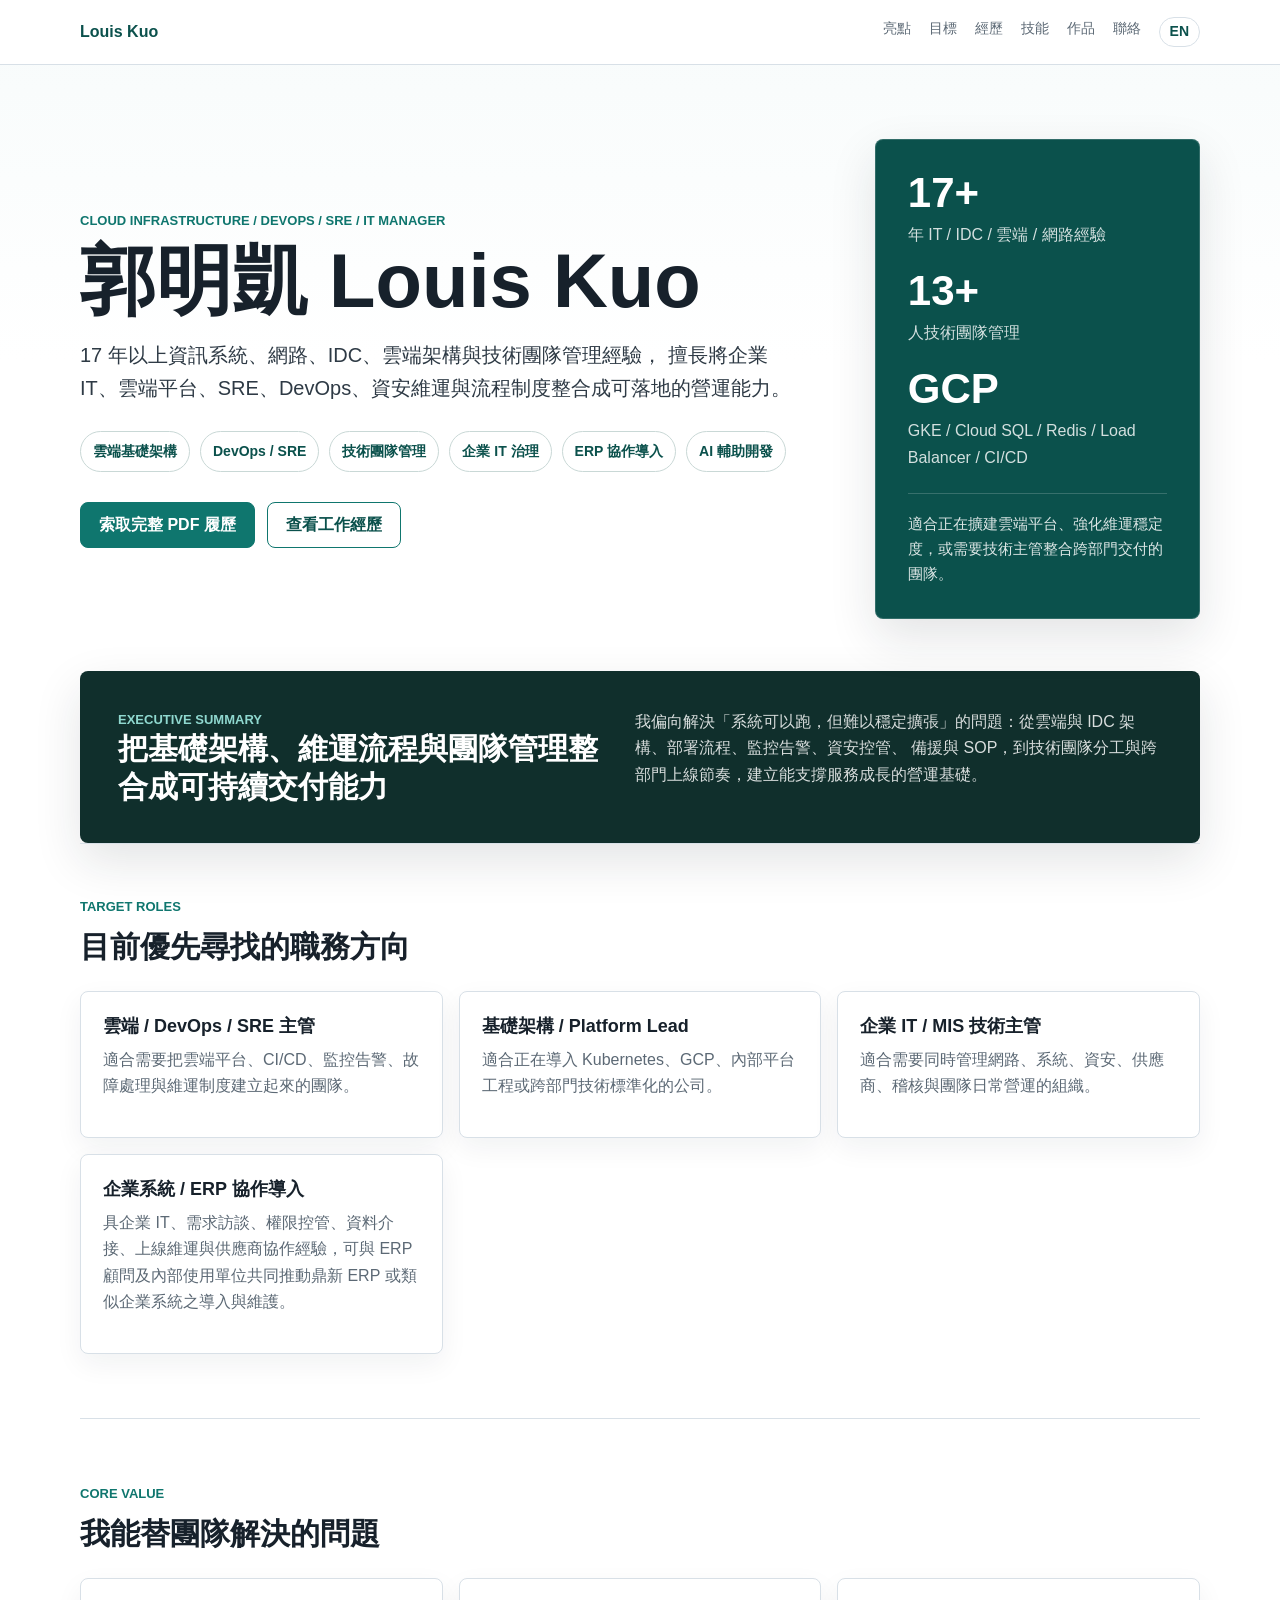
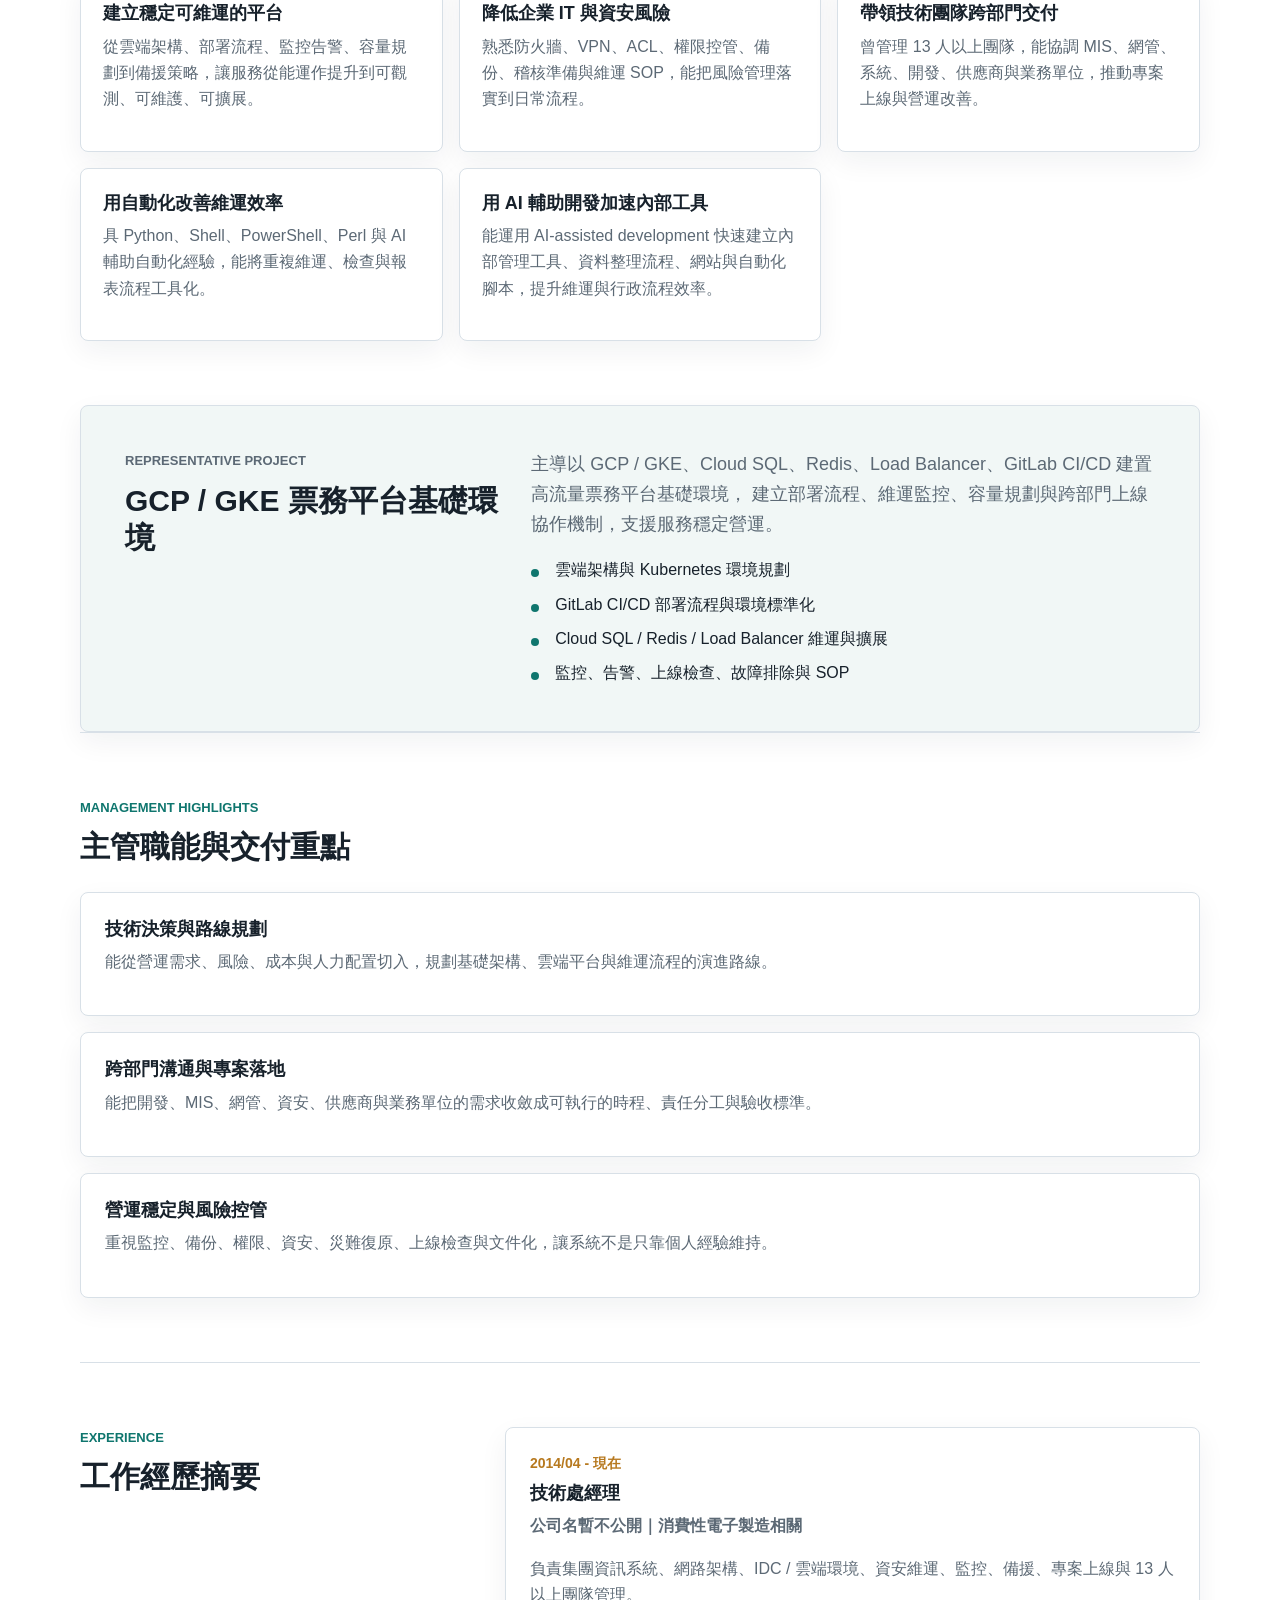
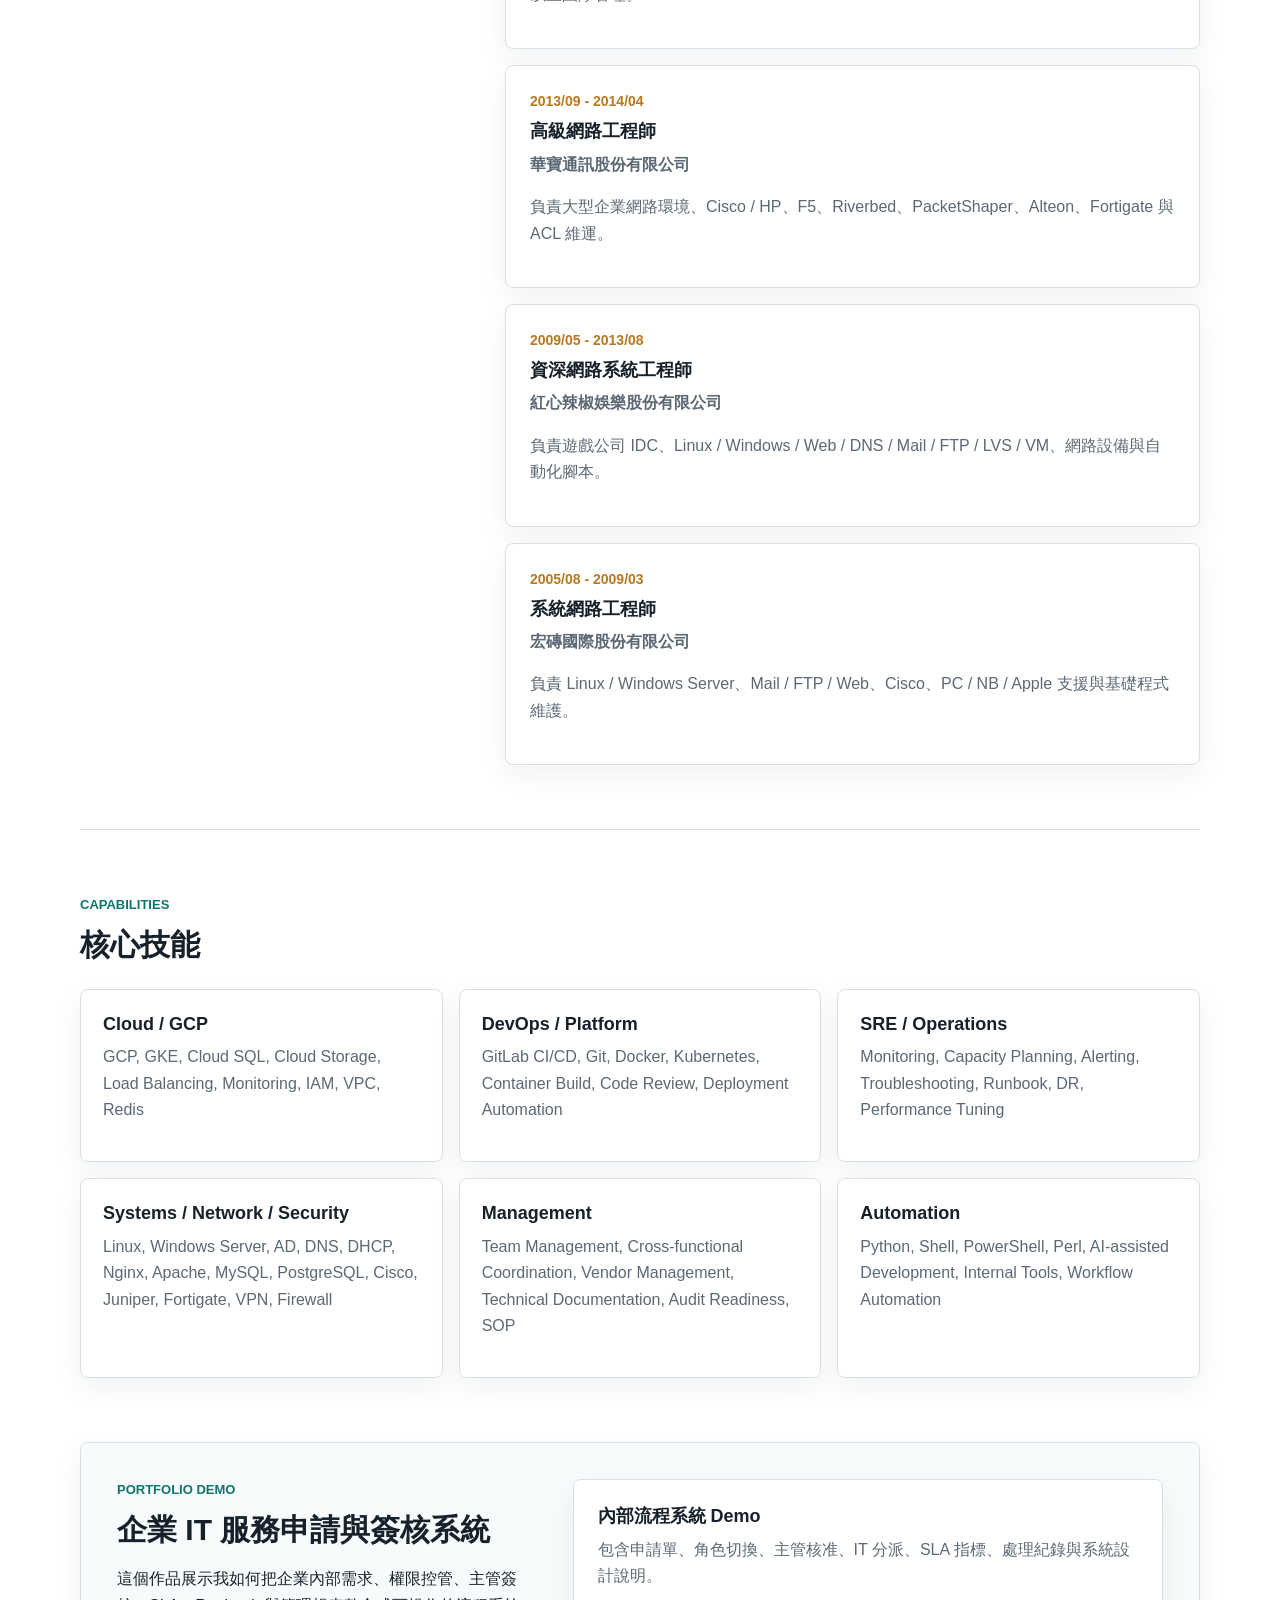
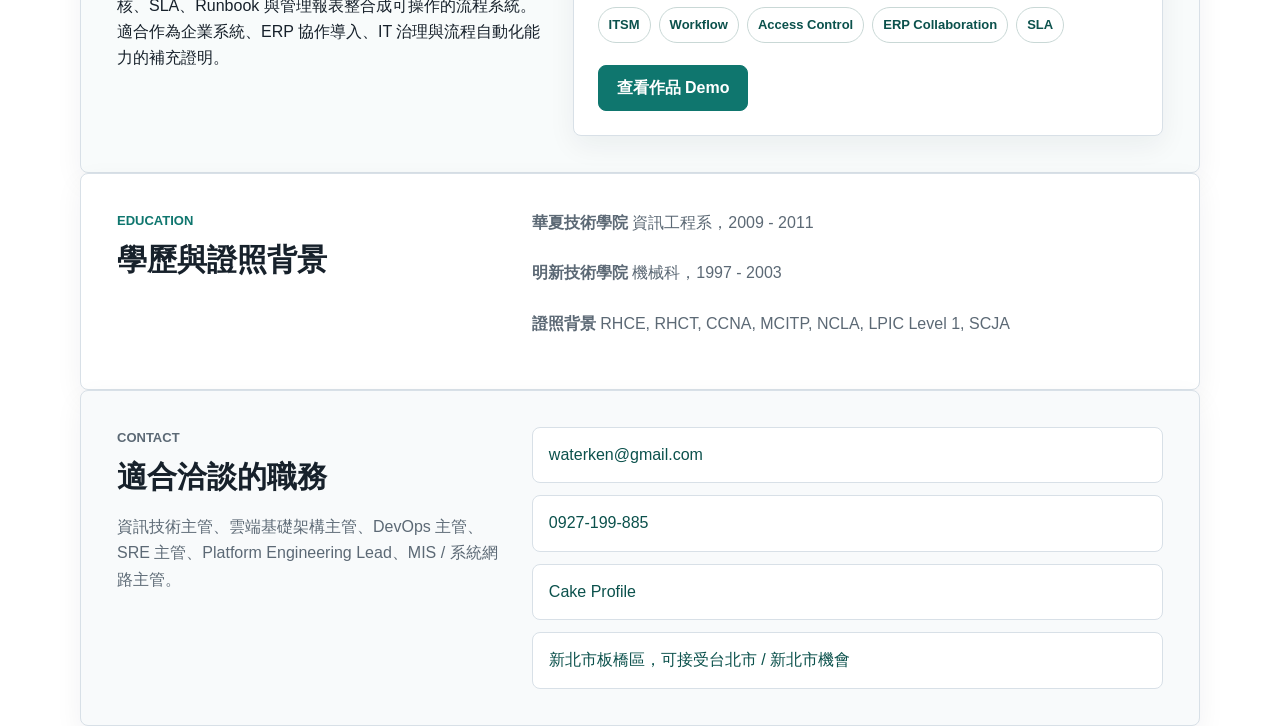
==== commit df72094c: "Add IT service workflow portfolio demo" ====
--- a/index.html
+++ b/index.html
@@ -3,24 +3,285 @@
 <head>
   <meta charset="utf-8">
   <meta name="viewport" content="width=device-width, initial-scale=1">
-  <meta name="published" content="GitHub Pages">
   <title>郭明凱 Louis Kuo | Cloud Infrastructure / DevOps / SRE / IT Manager</title>
   <meta name="description" content="郭明凱 Louis Kuo，一頁式線上履歷。17 年以上資訊系統、網路、IDC、雲端架構與技術團隊管理經驗。">
   <link rel="stylesheet" href="styles.css">
 </head>
 <body>
-  <header class="site-header"><nav class="nav" aria-label="主要導覽"><a class="brand" href="#top">Louis Kuo</a><div class="nav-links"><a href="#impact">亮點</a><a href="#fit">目標</a><a href="#experience">經歷</a><a href="#skills">技能</a><a href="#contact">聯絡</a><a class="language-link" href="en.html">EN</a></div></nav></header>
+  <header class="site-header">
+    <nav class="nav" aria-label="主要導覽">
+      <a class="brand" href="#top">Louis Kuo</a>
+      <div class="nav-links">
+        <a href="#impact">亮點</a>
+        <a href="#fit">目標</a>
+        <a href="#experience">經歷</a>
+        <a href="#skills">技能</a>
+        <a href="#portfolio">作品</a>
+        <a href="#contact">聯絡</a>
+        <a class="language-link" href="en.html">EN</a>
+      </div>
+    </nav>
+  </header>
+
   <main id="top">
-    <section class="hero"><div class="hero-content"><p class="eyebrow">Cloud Infrastructure / DevOps / SRE / IT Manager</p><h1>郭明凱 Louis Kuo</h1><p class="lead">17 年以上資訊系統、網路、IDC、雲端架構與技術團隊管理經驗，擅長將企業 IT、雲端平台、SRE、DevOps、資安維運與流程制度整合成可落地的營運能力。</p><div class="profile-strip" aria-label="求職定位"><span>雲端基礎架構</span><span>DevOps / SRE</span><span>技術團隊管理</span><span>企業 IT 治理</span><span>ERP 協作導入</span><span>AI 輔助開發</span></div><div class="hero-actions"><a class="button primary" href="mailto:waterken@gmail.com?subject=索取郭明凱 Louis Kuo 完整 PDF 履歷">索取完整 PDF 履歷</a><a class="button secondary" href="#experience">查看工作經歷</a></div></div><aside class="hero-panel" aria-label="履歷摘要"><div><span class="metric">17+</span><span class="metric-label">年 IT / IDC / 雲端 / 網路經驗</span></div><div><span class="metric">13+</span><span class="metric-label">人技術團隊管理</span></div><div><span class="metric">GCP</span><span class="metric-label">GKE / Cloud SQL / Redis / Load Balancer / CI/CD</span></div><div class="panel-note">適合正在擴建雲端平台、強化維運穩定度，或需要技術主管整合跨部門交付的團隊。</div></aside></section>
-    <section class="section summary-band" aria-label="職涯摘要"><div><p class="eyebrow">Executive Summary</p><h2>把基礎架構、維運流程與團隊管理整合成可持續交付能力</h2></div><p>我偏向解決「系統可以跑，但難以穩定擴張」的問題：從雲端與 IDC 架構、部署流程、監控告警、資安控管、備援與 SOP，到技術團隊分工與跨部門上線節奏，建立能支撐服務成長的營運基礎。</p></section>
-    <section id="fit" class="section fit-section"><div class="section-heading"><p class="eyebrow">Target Roles</p><h2>目前優先尋找的職務方向</h2></div><div class="fit-grid"><article><h3>雲端 / DevOps / SRE 主管</h3><p>適合需要把雲端平台、CI/CD、監控告警、故障處理與維運制度建立起來的團隊。</p></article><article><h3>基礎架構 / Platform Lead</h3><p>適合正在導入 Kubernetes、GCP、內部平台工程或跨部門技術標準化的公司。</p></article><article><h3>企業 IT / MIS 技術主管</h3><p>適合需要同時管理網路、系統、資安、供應商、稽核與團隊日常營運的組織。</p></article><article><h3>企業系統 / ERP 協作導入</h3><p>具企業 IT、需求訪談、權限控管、資料介接、上線維運與供應商協作經驗，可與 ERP 顧問及內部使用單位共同推動鼎新 ERP 或類似企業系統之導入與維護。</p></article></div></section>
-    <section id="impact" class="section"><div class="section-heading"><p class="eyebrow">Core Value</p><h2>我能替團隊解決的問題</h2></div><div class="impact-grid"><article><h3>建立穩定可維運的平台</h3><p>從雲端架構、部署流程、監控告警、容量規劃到備援策略，讓服務從能運作提升到可觀測、可維護、可擴展。</p></article><article><h3>降低企業 IT 與資安風險</h3><p>熟悉防火牆、VPN、ACL、權限控管、備份、稽核準備與維運 SOP，能把風險管理落實到日常流程。</p></article><article><h3>帶領技術團隊跨部門交付</h3><p>曾管理 13 人以上團隊，能協調 MIS、網管、系統、開發、供應商與業務單位，推動專案上線與營運改善。</p></article><article><h3>用自動化改善維運效率</h3><p>具 Python、Shell、PowerShell、Perl 與 AI 輔助自動化經驗，能將重複維運、檢查與報表流程工具化。</p></article><article><h3>用 AI 輔助開發加速內部工具</h3><p>能運用 AI-assisted development 快速建立內部管理工具、資料整理流程、網站與自動化腳本，提升維運與行政流程效率。</p></article></div></section>
-    <section class="section feature"><div class="section-heading"><p class="eyebrow">Representative Project</p><h2>GCP / GKE 票務平台基礎環境</h2></div><div class="feature-body"><p>主導以 GCP / GKE、Cloud SQL、Redis、Load Balancer、GitLab CI/CD 建置高流量票務平台基礎環境，建立部署流程、維運監控、容量規劃與跨部門上線協作機制，支援服務穩定營運。</p><ul class="check-list"><li>雲端架構與 Kubernetes 環境規劃</li><li>GitLab CI/CD 部署流程與環境標準化</li><li>Cloud SQL / Redis / Load Balancer 維運與擴展</li><li>監控、告警、上線檢查、故障排除與 SOP</li></ul></div></section>
-    <section class="section achievements"><div class="section-heading"><p class="eyebrow">Management Highlights</p><h2>主管職能與交付重點</h2></div><div class="achievement-list"><article><h3>技術決策與路線規劃</h3><p>能從營運需求、風險、成本與人力配置切入，規劃基礎架構、雲端平台與維運流程的演進路線。</p></article><article><h3>跨部門溝通與專案落地</h3><p>能把開發、MIS、網管、資安、供應商與業務單位的需求收斂成可執行的時程、責任分工與驗收標準。</p></article><article><h3>營運穩定與風險控管</h3><p>重視監控、備份、權限、資安、災難復原、上線檢查與文件化，讓系統不是只靠個人經驗維持。</p></article></div></section>
-    <section id="experience" class="section two-column"><div class="section-heading sticky-heading"><p class="eyebrow">Experience</p><h2>工作經歷摘要</h2></div><div class="timeline"><article class="timeline-item"><div class="timeline-meta">2014/04 - 現在</div><h3>技術處經理</h3><p class="company">公司名暫不公開｜消費性電子製造相關</p><p>負責集團資訊系統、網路架構、IDC / 雲端環境、資安維運、監控、備援、專案上線與 13 人以上團隊管理。</p></article><article class="timeline-item"><div class="timeline-meta">2013/09 - 2014/04</div><h3>高級網路工程師</h3><p class="company">華寶通訊股份有限公司</p><p>負責大型企業網路環境、Cisco / HP、F5、Riverbed、PacketShaper、Alteon、Fortigate 與 ACL 維運。</p></article><article class="timeline-item"><div class="timeline-meta">2009/05 - 2013/08</div><h3>資深網路系統工程師</h3><p class="company">紅心辣椒娛樂股份有限公司</p><p>負責遊戲公司 IDC、Linux / Windows / Web / DNS / Mail / FTP / LVS / VM、網路設備與自動化腳本。</p></article><article class="timeline-item"><div class="timeline-meta">2005/08 - 2009/03</div><h3>系統網路工程師</h3><p class="company">宏磚國際股份有限公司</p><p>負責 Linux / Windows Server、Mail / FTP / Web、Cisco、PC / NB / Apple 支援與基礎程式維護。</p></article></div></section>
-    <section id="skills" class="section"><div class="section-heading"><p class="eyebrow">Capabilities</p><h2>核心技能</h2></div><div class="skill-groups"><article><h3>Cloud / GCP</h3><p>GCP, GKE, Cloud SQL, Cloud Storage, Load Balancing, Monitoring, IAM, VPC, Redis</p></article><article><h3>DevOps / Platform</h3><p>GitLab CI/CD, Git, Docker, Kubernetes, Container Build, Code Review, Deployment Automation</p></article><article><h3>SRE / Operations</h3><p>Monitoring, Capacity Planning, Alerting, Troubleshooting, Runbook, DR, Performance Tuning</p></article><article><h3>Systems / Network / Security</h3><p>Linux, Windows Server, AD, DNS, DHCP, Nginx, Apache, MySQL, PostgreSQL, Cisco, Juniper, Fortigate, VPN, Firewall</p></article><article><h3>Management</h3><p>Team Management, Cross-functional Coordination, Vendor Management, Technical Documentation, Audit Readiness, SOP</p></article><article><h3>Automation</h3><p>Python, Shell, PowerShell, Perl, AI-assisted Development, Internal Tools, Workflow Automation</p></article></div></section>
-    <section class="section credentials"><div><p class="eyebrow">Education</p><h2>學歷與證照背景</h2></div><div class="credential-list"><p><strong>華夏技術學院</strong> 資訊工程系，2009 - 2011</p><p><strong>明新技術學院</strong> 機械科，1997 - 2003</p><p><strong>證照背景</strong> RHCE, RHCT, CCNA, MCITP, NCLA, LPIC Level 1, SCJA</p></div></section>
-    <section id="contact" class="section contact"><div><p class="eyebrow">Contact</p><h2>適合洽談的職務</h2><p>資訊技術主管、雲端基礎架構主管、DevOps 主管、SRE 主管、Platform Engineering Lead、MIS / 系統網路主管。</p></div><div class="contact-panel"><a href="mailto:waterken@gmail.com">waterken@gmail.com</a><a href="tel:+886927199885">0927-199-885</a><a href="https://www.cake.me/me/louis-kuo-57db90">Cake Profile</a><span>新北市板橋區，可接受台北市 / 新北市機會</span></div></section>
+    <section class="hero">
+      <div class="hero-content">
+        <p class="eyebrow">Cloud Infrastructure / DevOps / SRE / IT Manager</p>
+        <h1>郭明凱 Louis Kuo</h1>
+        <p class="lead">
+          17 年以上資訊系統、網路、IDC、雲端架構與技術團隊管理經驗，
+          擅長將企業 IT、雲端平台、SRE、DevOps、資安維運與流程制度整合成可落地的營運能力。
+        </p>
+        <div class="profile-strip" aria-label="求職定位">
+          <span>雲端基礎架構</span>
+          <span>DevOps / SRE</span>
+          <span>技術團隊管理</span>
+          <span>企業 IT 治理</span>
+          <span>ERP 協作導入</span>
+          <span>AI 輔助開發</span>
+        </div>
+        <div class="hero-actions">
+          <a class="button primary" href="mailto:waterken@gmail.com?subject=索取郭明凱 Louis Kuo 完整 PDF 履歷">索取完整 PDF 履歷</a>
+          <a class="button secondary" href="#experience">查看工作經歷</a>
+        </div>
+      </div>
+      <aside class="hero-panel" aria-label="履歷摘要">
+        <div>
+          <span class="metric">17+</span>
+          <span class="metric-label">年 IT / IDC / 雲端 / 網路經驗</span>
+        </div>
+        <div>
+          <span class="metric">13+</span>
+          <span class="metric-label">人技術團隊管理</span>
+        </div>
+        <div>
+          <span class="metric">GCP</span>
+          <span class="metric-label">GKE / Cloud SQL / Redis / Load Balancer / CI/CD</span>
+        </div>
+        <div class="panel-note">適合正在擴建雲端平台、強化維運穩定度，或需要技術主管整合跨部門交付的團隊。</div>
+      </aside>
+    </section>
+
+    <section class="section summary-band" aria-label="職涯摘要">
+      <div>
+        <p class="eyebrow">Executive Summary</p>
+        <h2>把基礎架構、維運流程與團隊管理整合成可持續交付能力</h2>
+      </div>
+      <p>
+        我偏向解決「系統可以跑，但難以穩定擴張」的問題：從雲端與 IDC 架構、部署流程、監控告警、資安控管、
+        備援與 SOP，到技術團隊分工與跨部門上線節奏，建立能支撐服務成長的營運基礎。
+      </p>
+    </section>
+
+    <section id="fit" class="section fit-section">
+      <div class="section-heading">
+        <p class="eyebrow">Target Roles</p>
+        <h2>目前優先尋找的職務方向</h2>
+      </div>
+      <div class="fit-grid">
+        <article>
+          <h3>雲端 / DevOps / SRE 主管</h3>
+          <p>適合需要把雲端平台、CI/CD、監控告警、故障處理與維運制度建立起來的團隊。</p>
+        </article>
+        <article>
+          <h3>基礎架構 / Platform Lead</h3>
+          <p>適合正在導入 Kubernetes、GCP、內部平台工程或跨部門技術標準化的公司。</p>
+        </article>
+        <article>
+          <h3>企業 IT / MIS 技術主管</h3>
+          <p>適合需要同時管理網路、系統、資安、供應商、稽核與團隊日常營運的組織。</p>
+        </article>
+        <article>
+          <h3>企業系統 / ERP 協作導入</h3>
+          <p>具企業 IT、需求訪談、權限控管、資料介接、上線維運與供應商協作經驗，可與 ERP 顧問及內部使用單位共同推動鼎新 ERP 或類似企業系統之導入與維護。</p>
+        </article>
+      </div>
+    </section>
+
+    <section id="impact" class="section">
+      <div class="section-heading">
+        <p class="eyebrow">Core Value</p>
+        <h2>我能替團隊解決的問題</h2>
+      </div>
+      <div class="impact-grid">
+        <article>
+          <h3>建立穩定可維運的平台</h3>
+          <p>從雲端架構、部署流程、監控告警、容量規劃到備援策略，讓服務從能運作提升到可觀測、可維護、可擴展。</p>
+        </article>
+        <article>
+          <h3>降低企業 IT 與資安風險</h3>
+          <p>熟悉防火牆、VPN、ACL、權限控管、備份、稽核準備與維運 SOP，能把風險管理落實到日常流程。</p>
+        </article>
+        <article>
+          <h3>帶領技術團隊跨部門交付</h3>
+          <p>曾管理 13 人以上團隊，能協調 MIS、網管、系統、開發、供應商與業務單位，推動專案上線與營運改善。</p>
+        </article>
+        <article>
+          <h3>用自動化改善維運效率</h3>
+          <p>具 Python、Shell、PowerShell、Perl 與 AI 輔助自動化經驗，能將重複維運、檢查與報表流程工具化。</p>
+        </article>
+        <article>
+          <h3>用 AI 輔助開發加速內部工具</h3>
+          <p>能運用 AI-assisted development 快速建立內部管理工具、資料整理流程、網站與自動化腳本，提升維運與行政流程效率。</p>
+        </article>
+      </div>
+    </section>
+
+    <section class="section feature">
+      <div class="section-heading">
+        <p class="eyebrow">Representative Project</p>
+        <h2>GCP / GKE 票務平台基礎環境</h2>
+      </div>
+      <div class="feature-body">
+        <p>
+          主導以 GCP / GKE、Cloud SQL、Redis、Load Balancer、GitLab CI/CD 建置高流量票務平台基礎環境，
+          建立部署流程、維運監控、容量規劃與跨部門上線協作機制，支援服務穩定營運。
+        </p>
+        <ul class="check-list">
+          <li>雲端架構與 Kubernetes 環境規劃</li>
+          <li>GitLab CI/CD 部署流程與環境標準化</li>
+          <li>Cloud SQL / Redis / Load Balancer 維運與擴展</li>
+          <li>監控、告警、上線檢查、故障排除與 SOP</li>
+        </ul>
+      </div>
+    </section>
+
+    <section class="section achievements">
+      <div class="section-heading">
+        <p class="eyebrow">Management Highlights</p>
+        <h2>主管職能與交付重點</h2>
+      </div>
+      <div class="achievement-list">
+        <article>
+          <h3>技術決策與路線規劃</h3>
+          <p>能從營運需求、風險、成本與人力配置切入，規劃基礎架構、雲端平台與維運流程的演進路線。</p>
+        </article>
+        <article>
+          <h3>跨部門溝通與專案落地</h3>
+          <p>能把開發、MIS、網管、資安、供應商與業務單位的需求收斂成可執行的時程、責任分工與驗收標準。</p>
+        </article>
+        <article>
+          <h3>營運穩定與風險控管</h3>
+          <p>重視監控、備份、權限、資安、災難復原、上線檢查與文件化，讓系統不是只靠個人經驗維持。</p>
+        </article>
+      </div>
+    </section>
+
+
+    <section id="experience" class="section two-column">
+      <div class="section-heading sticky-heading">
+        <p class="eyebrow">Experience</p>
+        <h2>工作經歷摘要</h2>
+      </div>
+      <div class="timeline">
+        <article class="timeline-item">
+          <div class="timeline-meta">2014/04 - 現在</div>
+          <h3>技術處經理</h3>
+          <p class="company">公司名暫不公開｜消費性電子製造相關</p>
+          <p>負責集團資訊系統、網路架構、IDC / 雲端環境、資安維運、監控、備援、專案上線與 13 人以上團隊管理。</p>
+        </article>
+        <article class="timeline-item">
+          <div class="timeline-meta">2013/09 - 2014/04</div>
+          <h3>高級網路工程師</h3>
+          <p class="company">華寶通訊股份有限公司</p>
+          <p>負責大型企業網路環境、Cisco / HP、F5、Riverbed、PacketShaper、Alteon、Fortigate 與 ACL 維運。</p>
+        </article>
+        <article class="timeline-item">
+          <div class="timeline-meta">2009/05 - 2013/08</div>
+          <h3>資深網路系統工程師</h3>
+          <p class="company">紅心辣椒娛樂股份有限公司</p>
+          <p>負責遊戲公司 IDC、Linux / Windows / Web / DNS / Mail / FTP / LVS / VM、網路設備與自動化腳本。</p>
+        </article>
+        <article class="timeline-item">
+          <div class="timeline-meta">2005/08 - 2009/03</div>
+          <h3>系統網路工程師</h3>
+          <p class="company">宏磚國際股份有限公司</p>
+          <p>負責 Linux / Windows Server、Mail / FTP / Web、Cisco、PC / NB / Apple 支援與基礎程式維護。</p>
+        </article>
+      </div>
+    </section>
+
+    <section id="skills" class="section">
+      <div class="section-heading">
+        <p class="eyebrow">Capabilities</p>
+        <h2>核心技能</h2>
+      </div>
+      <div class="skill-groups">
+        <article>
+          <h3>Cloud / GCP</h3>
+          <p>GCP, GKE, Cloud SQL, Cloud Storage, Load Balancing, Monitoring, IAM, VPC, Redis</p>
+        </article>
+        <article>
+          <h3>DevOps / Platform</h3>
+          <p>GitLab CI/CD, Git, Docker, Kubernetes, Container Build, Code Review, Deployment Automation</p>
+        </article>
+        <article>
+          <h3>SRE / Operations</h3>
+          <p>Monitoring, Capacity Planning, Alerting, Troubleshooting, Runbook, DR, Performance Tuning</p>
+        </article>
+        <article>
+          <h3>Systems / Network / Security</h3>
+          <p>Linux, Windows Server, AD, DNS, DHCP, Nginx, Apache, MySQL, PostgreSQL, Cisco, Juniper, Fortigate, VPN, Firewall</p>
+        </article>
+        <article>
+          <h3>Management</h3>
+          <p>Team Management, Cross-functional Coordination, Vendor Management, Technical Documentation, Audit Readiness, SOP</p>
+        </article>
+        <article>
+          <h3>Automation</h3>
+          <p>Python, Shell, PowerShell, Perl, AI-assisted Development, Internal Tools, Workflow Automation</p>
+        </article>
+      </div>
+    </section>
+
+    <section id="portfolio" class="section portfolio-showcase">
+      <div>
+        <p class="eyebrow">Portfolio Demo</p>
+        <h2>企業 IT 服務申請與簽核系統</h2>
+        <p>
+          這個作品展示我如何把企業內部需求、權限控管、主管簽核、SLA、Runbook 與管理報表整合成可操作的流程系統。
+          適合作為企業系統、ERP 協作導入、IT 治理與流程自動化能力的補充證明。
+        </p>
+      </div>
+      <article class="portfolio-card">
+        <h3>內部流程系統 Demo</h3>
+        <p>包含申請單、角色切換、主管核准、IT 分派、SLA 指標、處理紀錄與系統設計說明。</p>
+        <div class="portfolio-tags">
+          <span>ITSM</span>
+          <span>Workflow</span>
+          <span>Access Control</span>
+          <span>ERP Collaboration</span>
+          <span>SLA</span>
+        </div>
+        <a class="button primary" href="it-service-demo.html">查看作品 Demo</a>
+      </article>
+    </section>
+
+    <section class="section credentials">
+      <div>
+        <p class="eyebrow">Education</p>
+        <h2>學歷與證照背景</h2>
+      </div>
+      <div class="credential-list">
+        <p><strong>華夏技術學院</strong> 資訊工程系，2009 - 2011</p>
+        <p><strong>明新技術學院</strong> 機械科，1997 - 2003</p>
+        <p><strong>證照背景</strong> RHCE, RHCT, CCNA, MCITP, NCLA, LPIC Level 1, SCJA</p>
+      </div>
+    </section>
+
+    <section id="contact" class="section contact">
+      <div>
+        <p class="eyebrow">Contact</p>
+        <h2>適合洽談的職務</h2>
+        <p>資訊技術主管、雲端基礎架構主管、DevOps 主管、SRE 主管、Platform Engineering Lead、MIS / 系統網路主管。</p>
+      </div>
+      <div class="contact-panel">
+        <a href="mailto:waterken@gmail.com">waterken@gmail.com</a>
+        <a href="tel:+886927199885">0927-199-885</a>
+        <a href="https://www.cake.me/me/louis-kuo-57db90">Cake Profile</a>
+        <span>新北市板橋區，可接受台北市 / 新北市機會</span>
+      </div>
+    </section>
   </main>
 </body>
 </html>
--- a/styles.css
+++ b/styles.css
@@ -1 +1,760 @@
-:root{--ink:#17212b;--muted:#5c6975;--line:#d8e0e7;--soft:#f4f7f8;--panel:#fff;--accent:#0f766e;--accent-dark:#0b514c;--gold:#b7791f;--shadow:0 18px 48px rgba(23,33,43,.12)}*{box-sizing:border-box}html{scroll-behavior:smooth}body{margin:0;font-family:"Microsoft JhengHei","PingFang TC","Noto Sans TC",Arial,sans-serif;color:var(--ink);background:linear-gradient(180deg,#f7fbfb 0,#fff 360px);line-height:1.65}a{color:inherit}.site-header{position:sticky;top:0;z-index:10;background:rgba(255,255,255,.94);border-bottom:1px solid var(--line);backdrop-filter:blur(14px)}.nav{width:min(1120px,calc(100% - 40px));margin:0 auto;height:64px;display:flex;align-items:center;justify-content:space-between;gap:24px}.brand{font-weight:800;text-decoration:none;color:var(--accent-dark)}.nav-links{display:flex;gap:18px;color:var(--muted);font-size:14px;align-items:center}.nav-links a{text-decoration:none}.language-link{padding:2px 10px;border:1px solid var(--line);border-radius:999px;color:var(--accent-dark);font-weight:800;background:#fff}.hero{width:min(1120px,calc(100% - 40px));margin:54px auto 32px;min-height:520px;display:grid;grid-template-columns:minmax(0,1.4fr) minmax(300px,.6fr);gap:36px;align-items:center}.hero-content{padding:48px 0;position:relative}.eyebrow{margin:0 0 10px;color:var(--accent);font-size:13px;font-weight:800;letter-spacing:0;text-transform:uppercase}h1,h2,h3,p{margin-top:0}h1{margin-bottom:18px;font-size:clamp(42px,8vw,76px);line-height:1.05;letter-spacing:0}h2{font-size:30px;line-height:1.25;letter-spacing:0;margin-bottom:18px}h3{font-size:18px;line-height:1.35;margin-bottom:8px}.lead{max-width:720px;font-size:20px;color:#2e3a45}.profile-strip{display:flex;flex-wrap:wrap;gap:10px;margin-top:26px}.profile-strip span{padding:8px 12px;border:1px solid #c9d8d6;border-radius:999px;background:rgba(255,255,255,.78);color:var(--accent-dark);font-size:14px;font-weight:800}.hero-actions{display:flex;flex-wrap:wrap;gap:12px;margin-top:30px}.button{display:inline-flex;align-items:center;justify-content:center;min-height:46px;padding:0 18px;border-radius:8px;font-weight:700;text-decoration:none;border:1px solid var(--accent)}.button.primary{background:var(--accent);color:#fff}.button.secondary{background:#fff;color:var(--accent-dark)}.hero-panel{background:var(--accent-dark);color:#fff;padding:32px;border-radius:8px;box-shadow:var(--shadow);display:grid;gap:22px;border:1px solid rgba(255,255,255,.16)}.metric{display:block;font-size:42px;font-weight:900;line-height:1}.metric-label{display:block;color:rgba(255,255,255,.82);margin-top:8px}.panel-note{padding-top:18px;border-top:1px solid rgba(255,255,255,.18);color:rgba(255,255,255,.86);font-size:15px}.section{width:min(1120px,calc(100% - 40px));margin:0 auto;padding:64px 0;border-top:1px solid var(--line)}.section-heading{max-width:680px;margin-bottom:26px}.summary-band{display:grid;grid-template-columns:minmax(280px,.48fr) minmax(0,.52fr);gap:30px;align-items:start;padding:38px;background:#102f2c;color:#fff;border-radius:8px;border-top:0;box-shadow:var(--shadow)}.summary-band p{color:rgba(255,255,255,.84);margin-bottom:0}.summary-band .eyebrow{color:#8fd8cf}.summary-band h2{margin-bottom:0}.fit-grid,.impact-grid,.skill-groups{display:grid;grid-template-columns:repeat(4,minmax(0,1fr));gap:16px}.fit-grid article,.impact-grid article,.skill-groups article,.achievement-list article,.timeline-item,.feature,.credentials,.contact{background:var(--panel);border:1px solid var(--line);border-radius:8px;box-shadow:0 10px 28px rgba(23,33,43,.06)}.fit-grid article,.impact-grid article,.skill-groups article{padding:22px}.fit-grid p,.impact-grid p,.skill-groups p,.achievement-list p,.timeline p,.feature p,.credential-list p,.contact p{color:var(--muted)}.feature{background:#f1f7f6;padding:44px;display:grid;grid-template-columns:minmax(260px,.6fr) minmax(0,1fr);gap:32px;align-items:start}.feature-body p{font-size:18px}.check-list{margin:18px 0 0;padding:0;list-style:none;display:grid;gap:8px}.check-list li{padding-left:24px;position:relative}.check-list li:before{content:"";width:8px;height:8px;position:absolute;left:0;top:12px;background:var(--accent);border-radius:50%}.two-column{display:grid;grid-template-columns:minmax(240px,.36fr) minmax(0,.64fr);gap:34px;align-items:start}.sticky-heading{position:sticky;top:90px}.timeline{display:grid;gap:16px}.timeline-item{padding:24px}.timeline-meta{color:var(--gold);font-weight:800;font-size:14px;margin-bottom:6px}.company{font-weight:700;color:#2f3b46}.skill-groups{grid-template-columns:repeat(3,minmax(0,1fr))}.fit-grid{grid-template-columns:repeat(3,minmax(0,1fr))}.fit-section{padding-top:52px}.achievement-list{display:grid;gap:16px}.achievement-list article{padding:24px}.credentials,.contact{padding:36px;display:grid;grid-template-columns:minmax(260px,.38fr) minmax(0,.62fr);gap:28px}.credential-list{display:grid;gap:8px}.contact-panel{display:grid;gap:12px;align-content:start}.contact-panel a,.contact-panel span{display:block;padding:14px 16px;border:1px solid var(--line);border-radius:8px;text-decoration:none;color:var(--accent-dark);background:#fff}.contact{background:#f8fafb}@media (max-width:900px){.hero,.feature,.two-column,.summary-band,.credentials,.contact{grid-template-columns:1fr}.fit-grid,.impact-grid,.skill-groups{grid-template-columns:repeat(2,minmax(0,1fr))}.sticky-heading{position:static}}@media (max-width:620px){.nav{width:min(100% - 28px,1120px);height:auto;padding:14px 0;align-items:flex-start;flex-direction:column;gap:8px}.nav-links{width:100%;overflow-x:auto;gap:14px;padding-bottom:2px}.hero,.section{width:min(100% - 28px,1120px)}.hero{margin-top:28px;min-height:0}.hero-content{padding:22px 0}.lead{font-size:17px}.fit-grid,.impact-grid,.skill-groups{grid-template-columns:1fr}.feature,.credentials,.contact{padding:24px}}
+:root {
+  --ink: #17212b;
+  --muted: #5c6975;
+  --line: #d8e0e7;
+  --soft: #f4f7f8;
+  --panel: #ffffff;
+  --accent: #0f766e;
+  --accent-dark: #0b514c;
+  --gold: #b7791f;
+  --shadow: 0 18px 48px rgba(23, 33, 43, 0.12);
+}
+
+* {
+  box-sizing: border-box;
+}
+
+html {
+  scroll-behavior: smooth;
+}
+
+body {
+  margin: 0;
+  font-family: "Microsoft JhengHei", "PingFang TC", "Noto Sans TC", Arial, sans-serif;
+  color: var(--ink);
+  background: linear-gradient(180deg, #f7fbfb 0, #ffffff 360px);
+  line-height: 1.65;
+}
+
+a {
+  color: inherit;
+}
+
+.site-header {
+  position: sticky;
+  top: 0;
+  z-index: 10;
+  background: rgba(255, 255, 255, 0.94);
+  border-bottom: 1px solid var(--line);
+  backdrop-filter: blur(14px);
+}
+
+.nav {
+  width: min(1120px, calc(100% - 40px));
+  margin: 0 auto;
+  height: 64px;
+  display: flex;
+  align-items: center;
+  justify-content: space-between;
+  gap: 24px;
+}
+
+.brand {
+  font-weight: 800;
+  text-decoration: none;
+  color: var(--accent-dark);
+}
+
+.nav-links {
+  display: flex;
+  gap: 18px;
+  color: var(--muted);
+  font-size: 14px;
+}
+
+.nav-links a {
+  text-decoration: none;
+}
+
+.language-link {
+  padding: 2px 10px;
+  border: 1px solid var(--line);
+  border-radius: 999px;
+  color: var(--accent-dark);
+  font-weight: 800;
+  background: #ffffff;
+}
+
+.hero {
+  width: min(1120px, calc(100% - 40px));
+  margin: 54px auto 32px;
+  min-height: 520px;
+  display: grid;
+  grid-template-columns: minmax(0, 1.4fr) minmax(300px, 0.6fr);
+  gap: 36px;
+  align-items: center;
+}
+
+.hero-content {
+  padding: 48px 0;
+  position: relative;
+}
+
+.eyebrow {
+  margin: 0 0 10px;
+  color: var(--accent);
+  font-size: 13px;
+  font-weight: 800;
+  letter-spacing: 0;
+  text-transform: uppercase;
+}
+
+h1,
+h2,
+h3,
+p {
+  margin-top: 0;
+}
+
+h1 {
+  margin-bottom: 18px;
+  font-size: clamp(42px, 8vw, 76px);
+  line-height: 1.05;
+  letter-spacing: 0;
+}
+
+h2 {
+  font-size: 30px;
+  line-height: 1.25;
+  letter-spacing: 0;
+  margin-bottom: 18px;
+}
+
+h3 {
+  font-size: 18px;
+  line-height: 1.35;
+  margin-bottom: 8px;
+}
+
+.lead {
+  max-width: 720px;
+  font-size: 20px;
+  color: #2e3a45;
+}
+
+.profile-strip {
+  display: flex;
+  flex-wrap: wrap;
+  gap: 10px;
+  margin-top: 26px;
+}
+
+.profile-strip span {
+  padding: 8px 12px;
+  border: 1px solid #c9d8d6;
+  border-radius: 999px;
+  background: rgba(255, 255, 255, 0.78);
+  color: var(--accent-dark);
+  font-size: 14px;
+  font-weight: 800;
+}
+
+.hero-actions {
+  display: flex;
+  flex-wrap: wrap;
+  gap: 12px;
+  margin-top: 30px;
+}
+
+.button {
+  display: inline-flex;
+  align-items: center;
+  justify-content: center;
+  min-height: 46px;
+  padding: 0 18px;
+  border-radius: 8px;
+  font-weight: 700;
+  text-decoration: none;
+  border: 1px solid var(--accent);
+}
+
+.button.primary {
+  background: var(--accent);
+  color: #ffffff;
+}
+
+.button.secondary {
+  background: #ffffff;
+  color: var(--accent-dark);
+}
+
+.hero-panel {
+  background: var(--accent-dark);
+  color: #ffffff;
+  padding: 32px;
+  border-radius: 8px;
+  box-shadow: var(--shadow);
+  display: grid;
+  gap: 22px;
+  border: 1px solid rgba(255, 255, 255, 0.16);
+}
+
+.metric {
+  display: block;
+  font-size: 42px;
+  font-weight: 900;
+  line-height: 1;
+}
+
+.metric-label {
+  display: block;
+  color: rgba(255, 255, 255, 0.82);
+  margin-top: 8px;
+}
+
+.panel-note {
+  padding-top: 18px;
+  border-top: 1px solid rgba(255, 255, 255, 0.18);
+  color: rgba(255, 255, 255, 0.86);
+  font-size: 15px;
+}
+
+.section {
+  width: min(1120px, calc(100% - 40px));
+  margin: 0 auto;
+  padding: 64px 0;
+  border-top: 1px solid var(--line);
+}
+
+.section-heading {
+  max-width: 680px;
+  margin-bottom: 26px;
+}
+
+.summary-band {
+  display: grid;
+  grid-template-columns: minmax(280px, 0.48fr) minmax(0, 0.52fr);
+  gap: 30px;
+  align-items: start;
+  padding: 38px;
+  background: #102f2c;
+  color: #ffffff;
+  border-radius: 8px;
+  border-top: 0;
+  box-shadow: var(--shadow);
+}
+
+.summary-band p {
+  color: rgba(255, 255, 255, 0.84);
+  margin-bottom: 0;
+}
+
+.summary-band .eyebrow {
+  color: #8fd8cf;
+}
+
+.summary-band h2 {
+  margin-bottom: 0;
+}
+
+.fit-grid,
+.impact-grid,
+.skill-groups {
+  display: grid;
+  grid-template-columns: repeat(3, minmax(0, 1fr));
+  gap: 16px;
+}
+
+.fit-grid article,
+.impact-grid article,
+.skill-groups article,
+.achievement-list article,
+.timeline-item,
+.feature,
+.credentials,
+.contact {
+  background: var(--panel);
+  border: 1px solid var(--line);
+  border-radius: 8px;
+  box-shadow: 0 10px 28px rgba(23, 33, 43, 0.06);
+}
+
+.fit-grid article,
+.impact-grid article,
+.skill-groups article {
+  padding: 22px;
+}
+
+.fit-grid p,
+.impact-grid p,
+.skill-groups p,
+.achievement-list p,
+.timeline p,
+.feature p,
+.credential-list p,
+.contact p {
+  color: var(--muted);
+}
+
+.feature {
+  background: #f1f7f6;
+  padding: 44px;
+  display: grid;
+  grid-template-columns: minmax(260px, 0.6fr) minmax(0, 1fr);
+  gap: 32px;
+  align-items: start;
+}
+
+.feature-body p {
+  font-size: 18px;
+}
+
+.check-list {
+  margin: 18px 0 0;
+  padding: 0;
+  list-style: none;
+  display: grid;
+  gap: 8px;
+}
+
+.check-list li {
+  padding-left: 24px;
+  position: relative;
+}
+
+.check-list li::before {
+  content: "";
+  width: 8px;
+  height: 8px;
+  position: absolute;
+  left: 0;
+  top: 12px;
+  background: var(--accent);
+  border-radius: 50%;
+}
+
+.two-column {
+  display: grid;
+  grid-template-columns: minmax(240px, 0.36fr) minmax(0, 0.64fr);
+  gap: 34px;
+  align-items: start;
+}
+
+.sticky-heading {
+  position: sticky;
+  top: 90px;
+}
+
+.timeline {
+  display: grid;
+  gap: 16px;
+}
+
+.timeline-item {
+  padding: 24px;
+}
+
+.timeline-meta {
+  color: var(--gold);
+  font-weight: 800;
+  font-size: 14px;
+  margin-bottom: 6px;
+}
+
+.company {
+  font-weight: 700;
+  color: #2f3b46;
+}
+
+.skill-groups {
+  grid-template-columns: repeat(3, minmax(0, 1fr));
+}
+
+.fit-section {
+  padding-top: 52px;
+}
+
+.achievement-list {
+  display: grid;
+  gap: 16px;
+}
+
+.achievement-list article {
+  padding: 24px;
+}
+
+.credentials,
+.contact {
+  padding: 36px;
+  display: grid;
+  grid-template-columns: minmax(260px, 0.38fr) minmax(0, 0.62fr);
+  gap: 28px;
+}
+
+.credential-list {
+  display: grid;
+  gap: 8px;
+}
+
+.contact-panel {
+  display: grid;
+  gap: 12px;
+  align-content: start;
+}
+
+.contact-panel a,
+.contact-panel span {
+  display: block;
+  padding: 14px 16px;
+  border: 1px solid var(--line);
+  border-radius: 8px;
+  text-decoration: none;
+  color: var(--accent-dark);
+  background: #ffffff;
+}
+
+.contact {
+  background: #f8fafb;
+}
+
+.portfolio-showcase {
+  background: #f8fbfb;
+  padding: 36px;
+  display: grid;
+  grid-template-columns: minmax(260px, 0.42fr) minmax(0, 0.58fr);
+  gap: 28px;
+  align-items: start;
+}
+
+.portfolio-showcase,
+.portfolio-card,
+.demo-brief,
+.request-form,
+.metrics-panel,
+.ticket-card,
+.workflow-steps article,
+.architecture-grid article {
+  border: 1px solid var(--line);
+  border-radius: 8px;
+  box-shadow: 0 10px 28px rgba(23, 33, 43, 0.06);
+}
+
+.portfolio-card {
+  background: #ffffff;
+  padding: 24px;
+}
+
+.portfolio-card p {
+  color: var(--muted);
+}
+
+.portfolio-tags {
+  display: flex;
+  flex-wrap: wrap;
+  gap: 8px;
+  margin: 18px 0 22px;
+}
+
+.portfolio-tags span {
+  padding: 6px 10px;
+  border: 1px solid #c9d8d6;
+  border-radius: 999px;
+  color: var(--accent-dark);
+  font-size: 13px;
+  font-weight: 800;
+  background: #ffffff;
+}
+
+.demo-page {
+  background: #f5f8fa;
+}
+
+.demo-hero {
+  width: min(1120px, calc(100% - 40px));
+  margin: 54px auto 32px;
+  min-height: 440px;
+  display: grid;
+  grid-template-columns: minmax(0, 1fr) minmax(320px, 0.46fr);
+  gap: 32px;
+  align-items: center;
+}
+
+.demo-brief {
+  background: #ffffff;
+  padding: 30px;
+}
+
+.workflow-steps {
+  display: grid;
+  grid-template-columns: repeat(4, minmax(0, 1fr));
+  gap: 16px;
+}
+
+.workflow-steps article {
+  background: #ffffff;
+  padding: 22px;
+}
+
+.workflow-steps span {
+  width: 34px;
+  height: 34px;
+  display: inline-flex;
+  align-items: center;
+  justify-content: center;
+  margin-bottom: 16px;
+  border-radius: 50%;
+  background: var(--accent);
+  color: #ffffff;
+  font-weight: 900;
+}
+
+.demo-console {
+  border-top: 0;
+}
+
+.console-toolbar {
+  display: flex;
+  flex-wrap: wrap;
+  gap: 10px;
+  margin-bottom: 18px;
+}
+
+.role-button,
+.ticket-actions button {
+  min-height: 40px;
+  padding: 0 14px;
+  border: 1px solid var(--line);
+  border-radius: 8px;
+  background: #ffffff;
+  color: var(--accent-dark);
+  font-weight: 800;
+  cursor: pointer;
+}
+
+.role-button.active,
+.ticket-actions button:hover {
+  background: var(--accent);
+  color: #ffffff;
+  border-color: var(--accent);
+}
+
+.dashboard-grid {
+  display: grid;
+  grid-template-columns: minmax(280px, 0.42fr) minmax(0, 0.58fr);
+  gap: 18px;
+}
+
+.request-form,
+.metrics-panel {
+  background: #ffffff;
+  padding: 24px;
+}
+
+.request-form label {
+  display: grid;
+  gap: 6px;
+  margin-bottom: 14px;
+  color: #2e3a45;
+  font-weight: 800;
+}
+
+.request-form select,
+.request-form textarea {
+  width: 100%;
+  border: 1px solid var(--line);
+  border-radius: 8px;
+  padding: 12px;
+  font: inherit;
+  color: var(--ink);
+  background: #ffffff;
+}
+
+.metric-list {
+  display: grid;
+  grid-template-columns: repeat(3, minmax(0, 1fr));
+  gap: 12px;
+}
+
+.metric-list div {
+  padding: 18px;
+  background: #f1f7f6;
+  border-radius: 8px;
+}
+
+.metric-list strong {
+  display: block;
+  font-size: 32px;
+  line-height: 1;
+  color: var(--accent-dark);
+}
+
+.metric-list span {
+  color: var(--muted);
+  font-size: 14px;
+}
+
+.runbook-box {
+  margin-top: 18px;
+  padding: 18px;
+  border: 1px solid var(--line);
+  border-radius: 8px;
+  background: #ffffff;
+}
+
+.runbook-box p {
+  margin-bottom: 0;
+  color: var(--muted);
+}
+
+.ticket-board {
+  display: grid;
+  grid-template-columns: repeat(3, minmax(0, 1fr));
+  gap: 16px;
+  margin-top: 18px;
+}
+
+.ticket-card {
+  background: #ffffff;
+  padding: 20px;
+}
+
+.ticket-card.selected {
+  border-color: var(--accent);
+  box-shadow: 0 16px 36px rgba(15, 118, 110, 0.16);
+}
+
+.ticket-head {
+  display: flex;
+  align-items: center;
+  justify-content: space-between;
+  gap: 10px;
+  margin-bottom: 12px;
+  color: var(--muted);
+  font-size: 13px;
+}
+
+.ticket-head strong {
+  color: var(--gold);
+}
+
+.ticket-card p {
+  color: var(--muted);
+}
+
+.ticket-card dl {
+  display: grid;
+  gap: 8px;
+  margin: 0 0 16px;
+}
+
+.ticket-card dl div {
+  display: flex;
+  justify-content: space-between;
+  gap: 12px;
+  padding-bottom: 8px;
+  border-bottom: 1px solid #eef2f4;
+}
+
+.ticket-card dt {
+  color: var(--muted);
+}
+
+.ticket-card dd {
+  margin: 0;
+  font-weight: 800;
+  text-align: right;
+}
+
+.ticket-actions {
+  display: flex;
+  flex-wrap: wrap;
+  gap: 8px;
+}
+
+.architecture-grid {
+  display: grid;
+  grid-template-columns: repeat(2, minmax(0, 1fr));
+  gap: 14px;
+}
+
+.architecture-grid article {
+  background: #ffffff;
+  padding: 18px;
+}
+
+.architecture-grid p {
+  margin-bottom: 0;
+}
+
+@media (max-width: 900px) {
+  .hero,
+  .feature,
+  .two-column,
+  .summary-band,
+  .credentials,
+  .contact,
+  .portfolio-showcase,
+  .demo-hero,
+  .dashboard-grid {
+    grid-template-columns: 1fr;
+  }
+
+  .fit-grid,
+  .impact-grid,
+  .skill-groups,
+  .workflow-steps,
+  .ticket-board {
+    grid-template-columns: repeat(2, minmax(0, 1fr));
+  }
+
+  .sticky-heading {
+    position: static;
+  }
+}
+
+@media (max-width: 620px) {
+  .nav {
+    width: min(100% - 28px, 1120px);
+    height: auto;
+    padding: 14px 0;
+    align-items: flex-start;
+    flex-direction: column;
+    gap: 8px;
+  }
+
+  .nav-links {
+    width: 100%;
+    overflow-x: auto;
+    gap: 14px;
+    padding-bottom: 2px;
+  }
+
+  .hero,
+  .section,
+  .demo-hero {
+    width: min(100% - 28px, 1120px);
+  }
+
+  .hero {
+    margin-top: 28px;
+    min-height: 0;
+  }
+
+  .hero-content {
+    padding: 22px 0;
+  }
+
+  .lead {
+    font-size: 17px;
+  }
+
+  .fit-grid,
+  .impact-grid,
+  .skill-groups,
+  .workflow-steps,
+  .ticket-board,
+  .architecture-grid {
+    grid-template-columns: 1fr;
+  }
+
+  .feature,
+  .credentials,
+  .contact,
+  .portfolio-showcase {
+    padding: 24px;
+  }
+
+  .metric-list {
+    grid-template-columns: 1fr;
+  }
+}
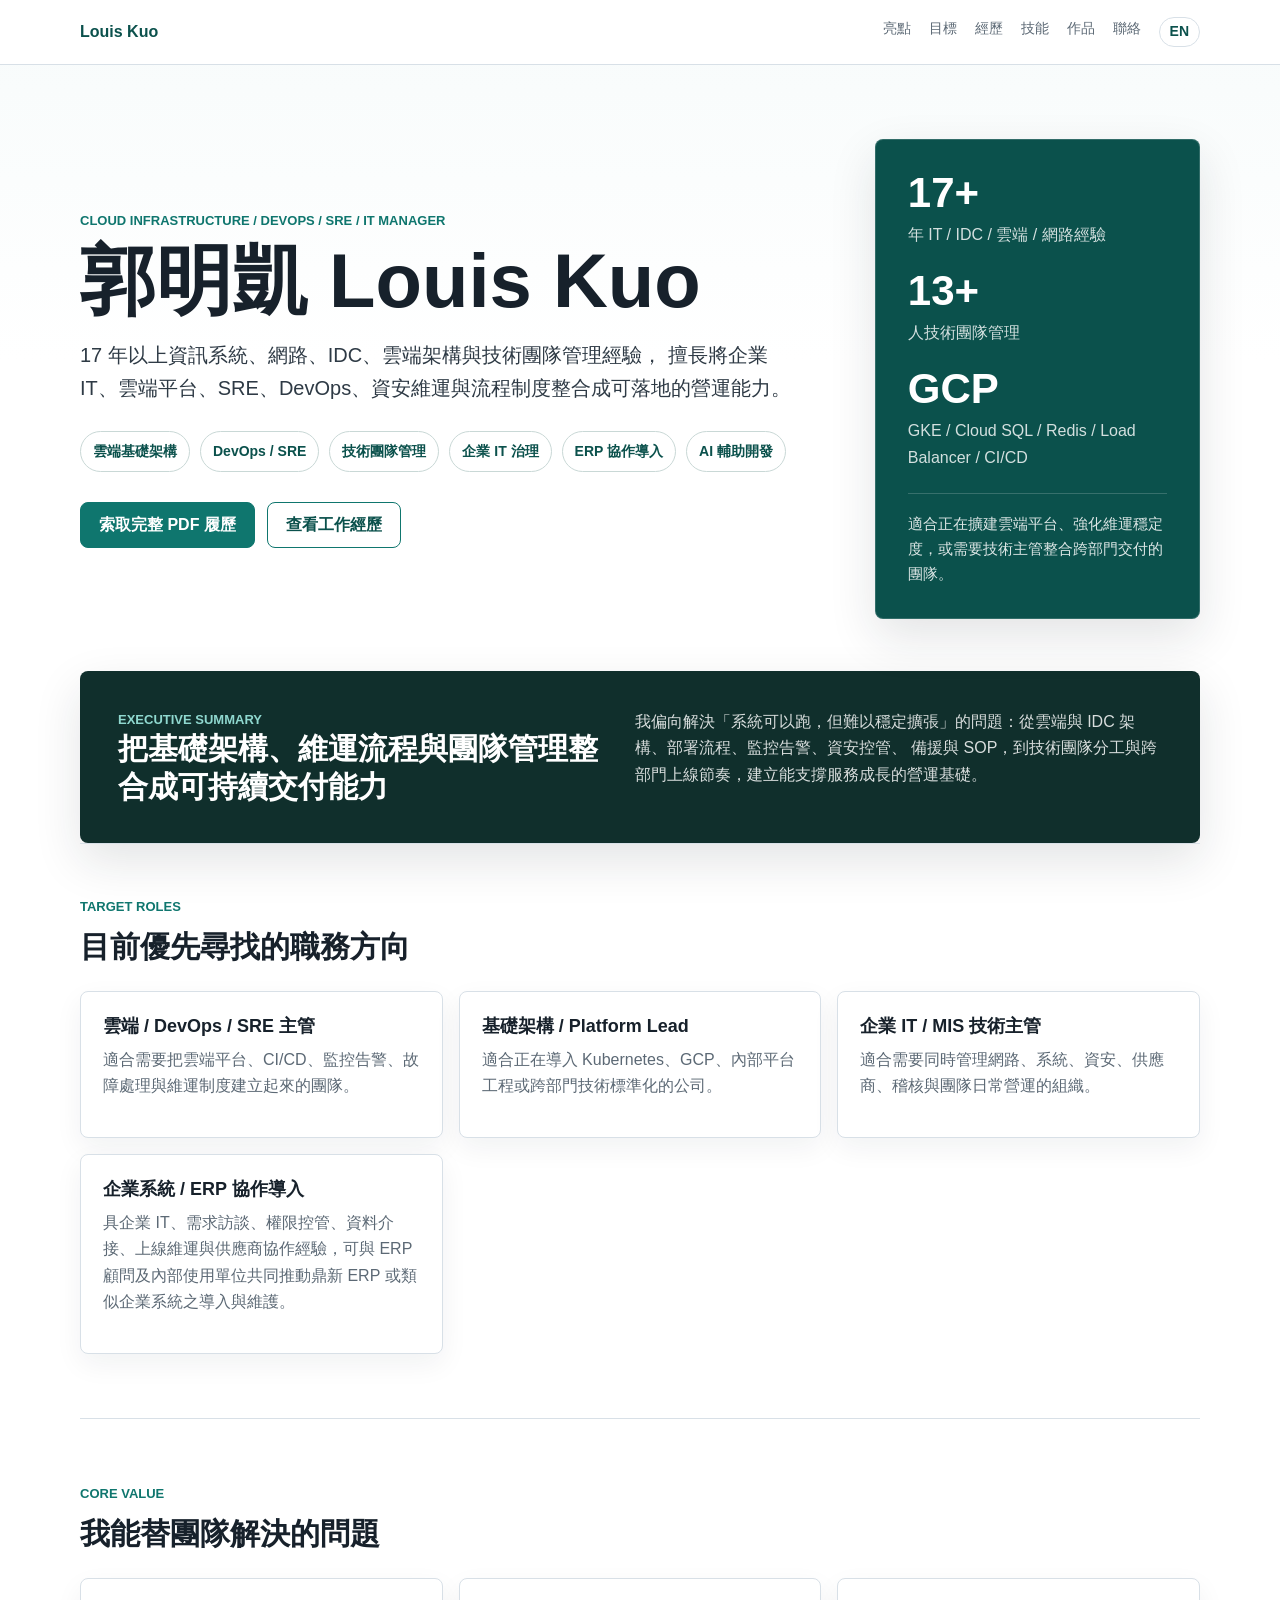
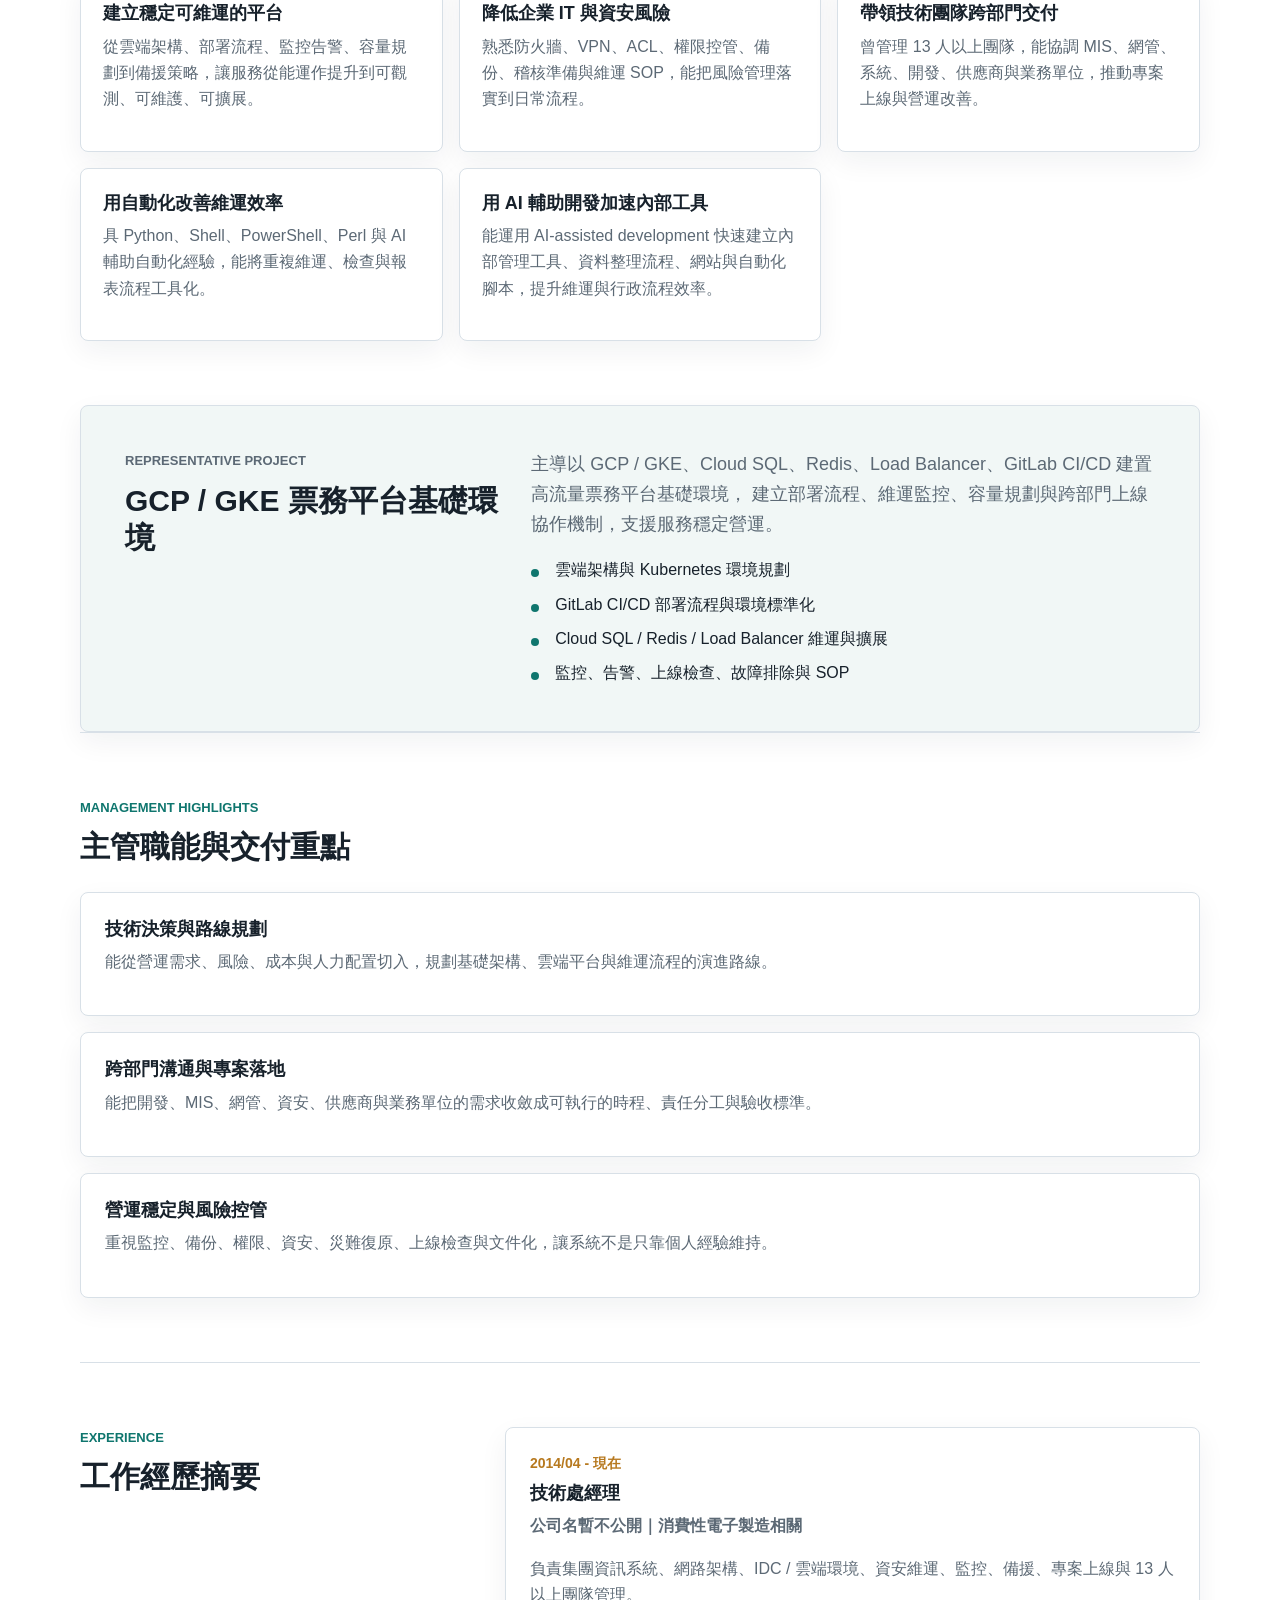
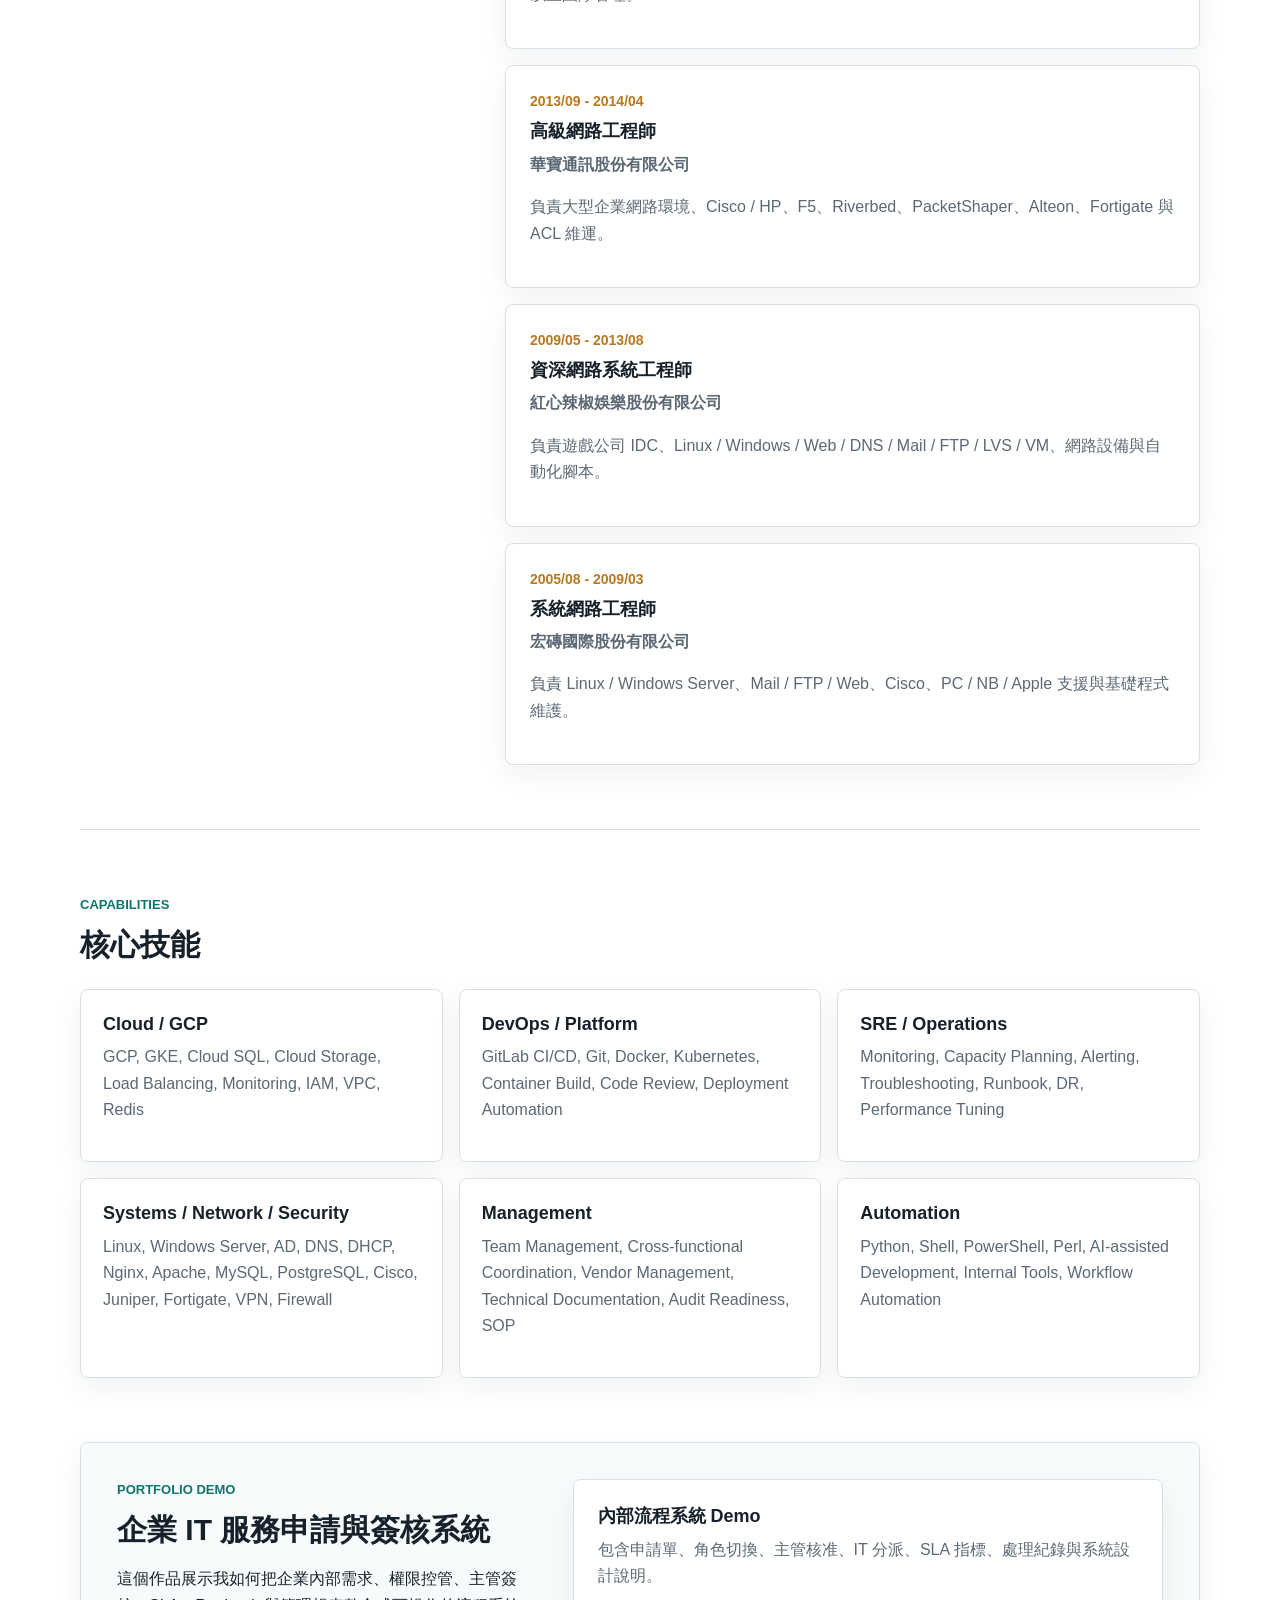
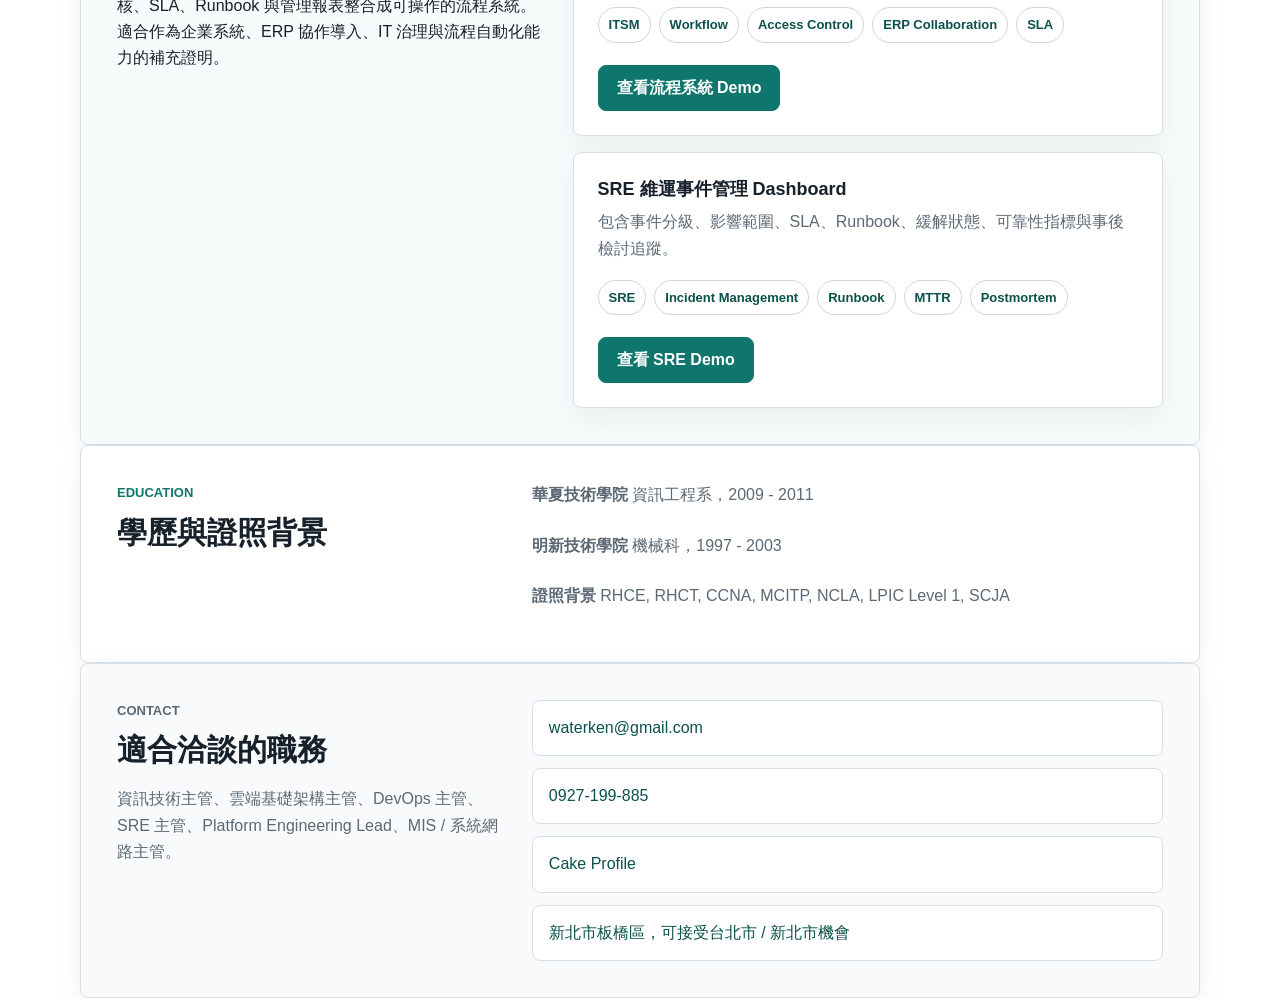
==== commit b547371e: "Add SRE incident dashboard portfolio demo" ====
--- a/index.html
+++ b/index.html
@@ -243,18 +243,32 @@
           適合作為企業系統、ERP 協作導入、IT 治理與流程自動化能力的補充證明。
         </p>
       </div>
-      <article class="portfolio-card">
-        <h3>內部流程系統 Demo</h3>
-        <p>包含申請單、角色切換、主管核准、IT 分派、SLA 指標、處理紀錄與系統設計說明。</p>
-        <div class="portfolio-tags">
-          <span>ITSM</span>
-          <span>Workflow</span>
-          <span>Access Control</span>
-          <span>ERP Collaboration</span>
-          <span>SLA</span>
-        </div>
-        <a class="button primary" href="it-service-demo.html">查看作品 Demo</a>
-      </article>
+      <div class="portfolio-list">
+        <article class="portfolio-card">
+          <h3>內部流程系統 Demo</h3>
+          <p>包含申請單、角色切換、主管核准、IT 分派、SLA 指標、處理紀錄與系統設計說明。</p>
+          <div class="portfolio-tags">
+            <span>ITSM</span>
+            <span>Workflow</span>
+            <span>Access Control</span>
+            <span>ERP Collaboration</span>
+            <span>SLA</span>
+          </div>
+          <a class="button primary" href="it-service-demo.html">查看流程系統 Demo</a>
+        </article>
+        <article class="portfolio-card">
+          <h3>SRE 維運事件管理 Dashboard</h3>
+          <p>包含事件分級、影響範圍、SLA、Runbook、緩解狀態、可靠性指標與事後檢討追蹤。</p>
+          <div class="portfolio-tags">
+            <span>SRE</span>
+            <span>Incident Management</span>
+            <span>Runbook</span>
+            <span>MTTR</span>
+            <span>Postmortem</span>
+          </div>
+          <a class="button primary" href="sre-incident-demo.html">查看 SRE Demo</a>
+        </article>
+      </div>
     </section>
 
     <section class="section credentials">
--- a/styles.css
+++ b/styles.css
@@ -432,6 +432,11 @@
 .portfolio-card {
   background: #ffffff;
   padding: 24px;
+}
+
+.portfolio-list {
+  display: grid;
+  gap: 16px;
 }
 
 .portfolio-card p {
@@ -676,6 +681,137 @@
   margin-bottom: 0;
 }
 
+.sre-metrics {
+  display: grid;
+  grid-template-columns: repeat(4, minmax(0, 1fr));
+  gap: 16px;
+}
+
+.sre-metrics article,
+.incident-card {
+  background: #ffffff;
+  border: 1px solid var(--line);
+  border-radius: 8px;
+  box-shadow: 0 10px 28px rgba(23, 33, 43, 0.06);
+}
+
+.sre-metrics article {
+  padding: 22px;
+}
+
+.sre-metrics span {
+  display: block;
+  color: var(--accent-dark);
+  font-size: 34px;
+  font-weight: 900;
+  line-height: 1;
+  margin-bottom: 10px;
+}
+
+.sre-metrics p {
+  color: var(--muted);
+  margin-bottom: 0;
+}
+
+.incident-layout {
+  display: grid;
+  grid-template-columns: minmax(0, 0.64fr) minmax(300px, 0.36fr);
+  gap: 18px;
+  align-items: start;
+}
+
+.incident-list {
+  display: grid;
+  gap: 14px;
+}
+
+.incident-card {
+  padding: 20px;
+  cursor: pointer;
+}
+
+.incident-card.selected {
+  border-color: var(--accent);
+  box-shadow: 0 16px 36px rgba(15, 118, 110, 0.16);
+}
+
+.incident-head,
+.incident-meta {
+  display: flex;
+  align-items: center;
+  justify-content: space-between;
+  gap: 12px;
+  margin-bottom: 12px;
+}
+
+.incident-head strong,
+.incident-meta {
+  color: var(--muted);
+  font-size: 14px;
+}
+
+.severity {
+  display: inline-flex;
+  align-items: center;
+  min-height: 28px;
+  padding: 0 10px;
+  border-radius: 999px;
+  color: #ffffff;
+  font-size: 13px;
+  font-weight: 900;
+}
+
+.severity.p1 {
+  background: #b42318;
+}
+
+.severity.p2 {
+  background: #b7791f;
+}
+
+.severity.p3 {
+  background: #0f766e;
+}
+
+.incident-card p,
+.incident-detail p {
+  color: var(--muted);
+}
+
+.detail-list {
+  display: grid;
+  gap: 10px;
+  margin: 18px 0;
+}
+
+.detail-list div {
+  display: flex;
+  justify-content: space-between;
+  gap: 12px;
+  padding-bottom: 8px;
+  border-bottom: 1px solid #eef2f4;
+}
+
+.detail-list dt {
+  color: var(--muted);
+}
+
+.detail-list dd {
+  margin: 0;
+  font-weight: 800;
+  text-align: right;
+}
+
+.runbook-list {
+  margin: 18px 0 0;
+  padding-left: 22px;
+  color: var(--muted);
+}
+
+.runbook-list li {
+  margin-bottom: 8px;
+}
+
 @media (max-width: 900px) {
   .hero,
   .feature,
@@ -685,7 +821,8 @@
   .contact,
   .portfolio-showcase,
   .demo-hero,
-  .dashboard-grid {
+  .dashboard-grid,
+  .incident-layout {
     grid-template-columns: 1fr;
   }
 
@@ -693,7 +830,8 @@
   .impact-grid,
   .skill-groups,
   .workflow-steps,
-  .ticket-board {
+  .ticket-board,
+  .sre-metrics {
     grid-template-columns: repeat(2, minmax(0, 1fr));
   }
 
@@ -743,7 +881,8 @@
   .skill-groups,
   .workflow-steps,
   .ticket-board,
-  .architecture-grid {
+  .architecture-grid,
+  .sre-metrics {
     grid-template-columns: 1fr;
   }
 
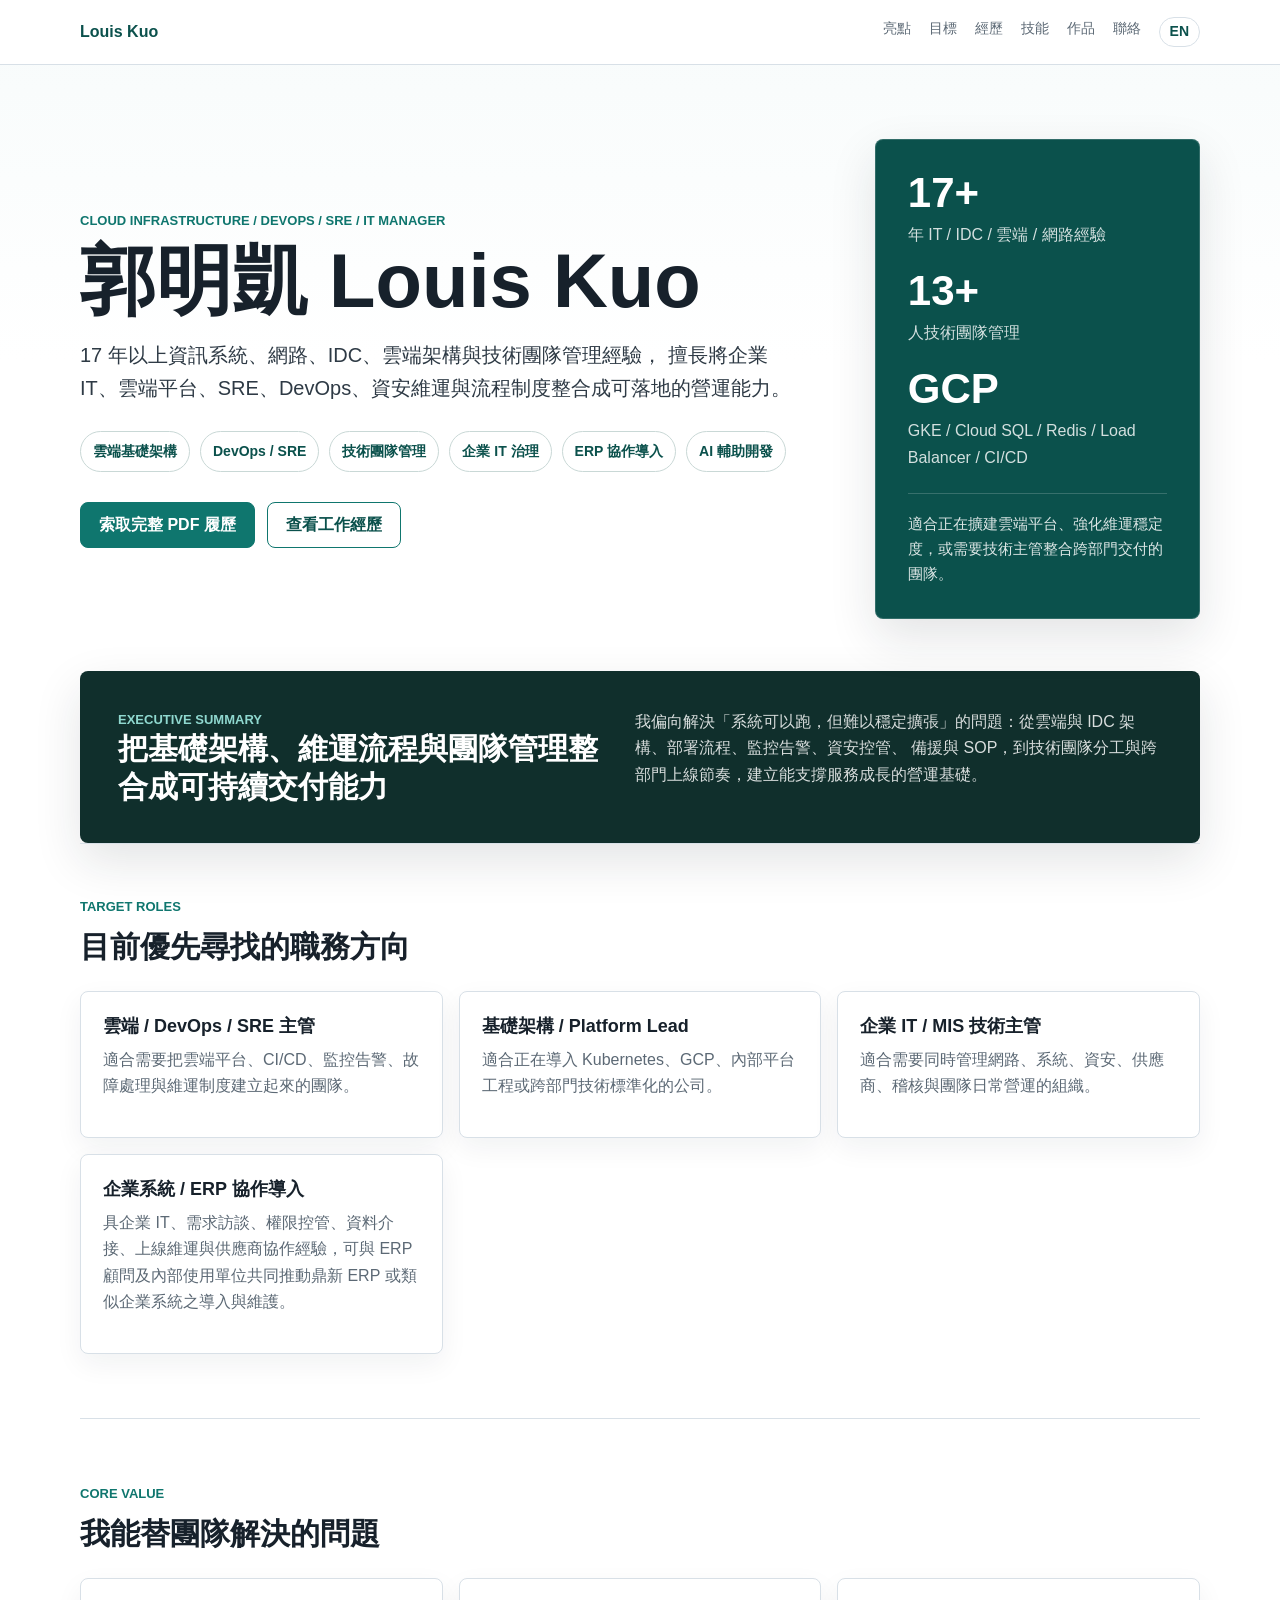
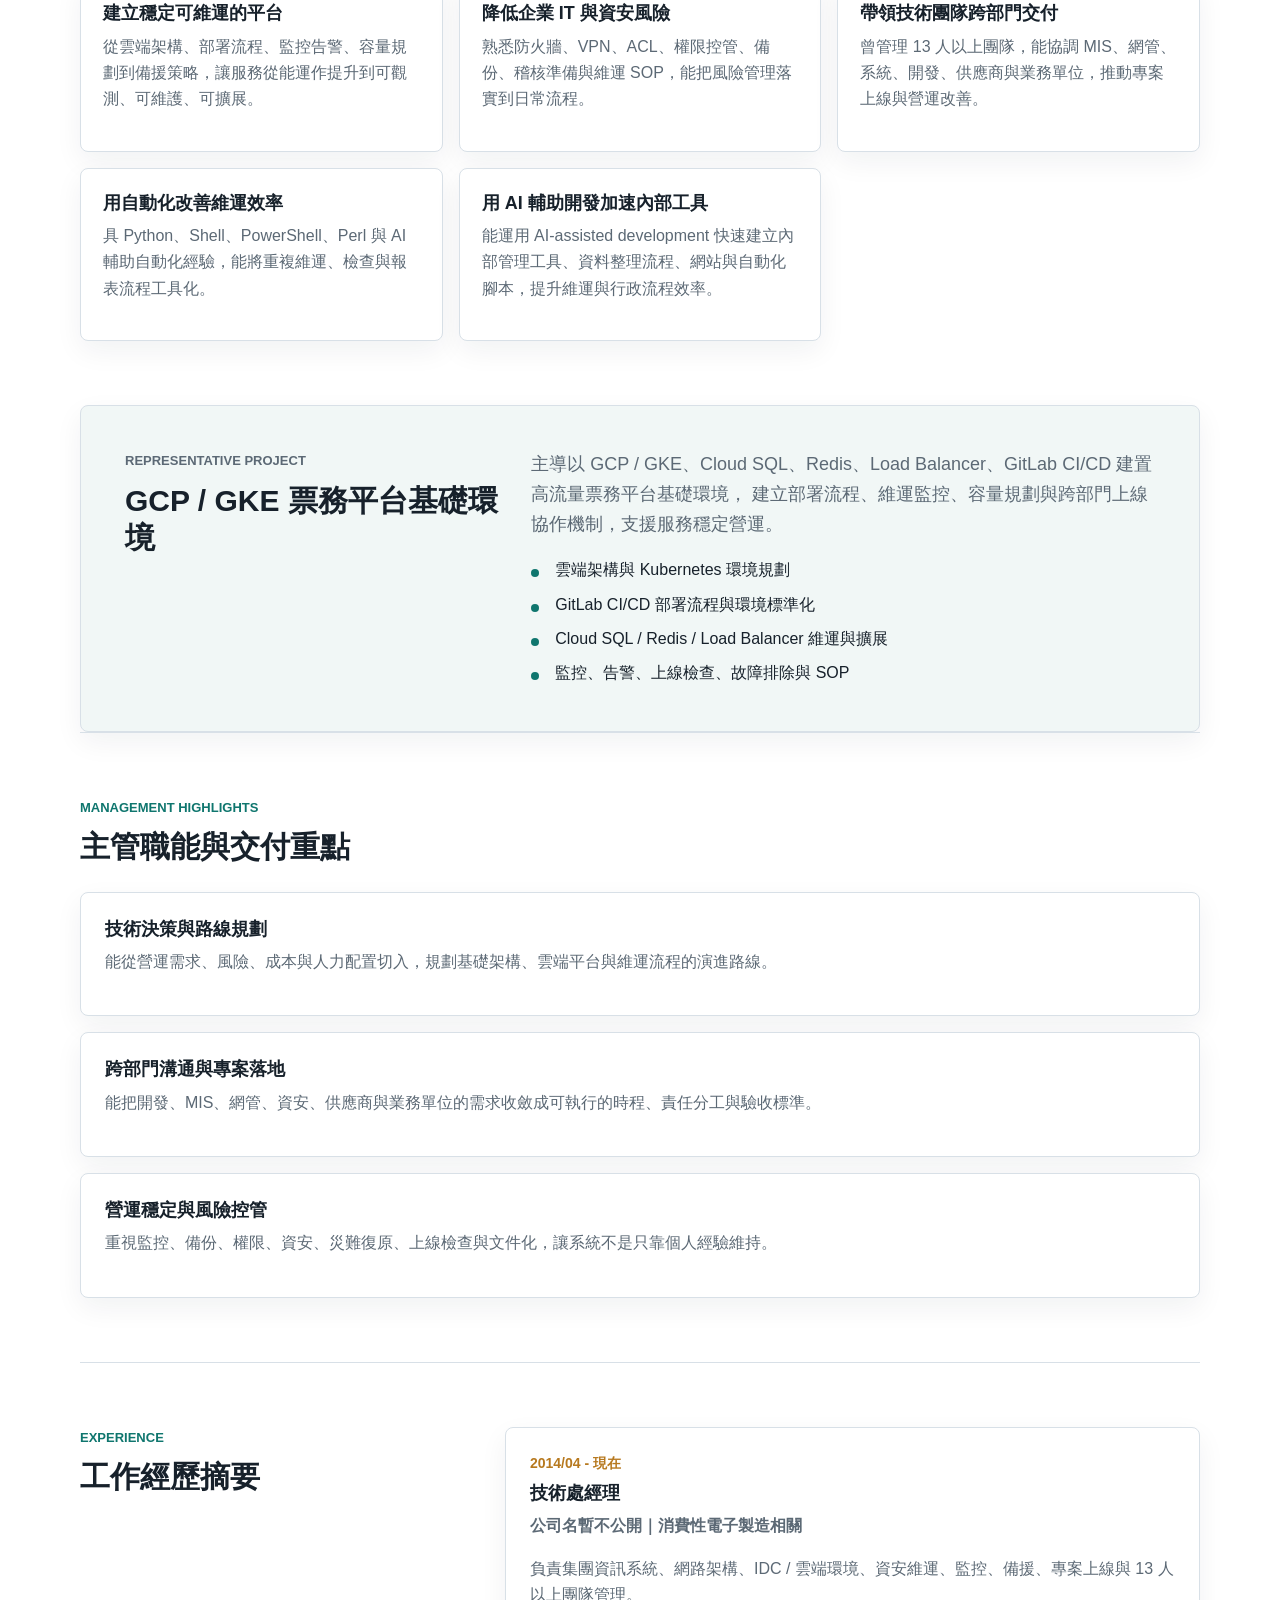
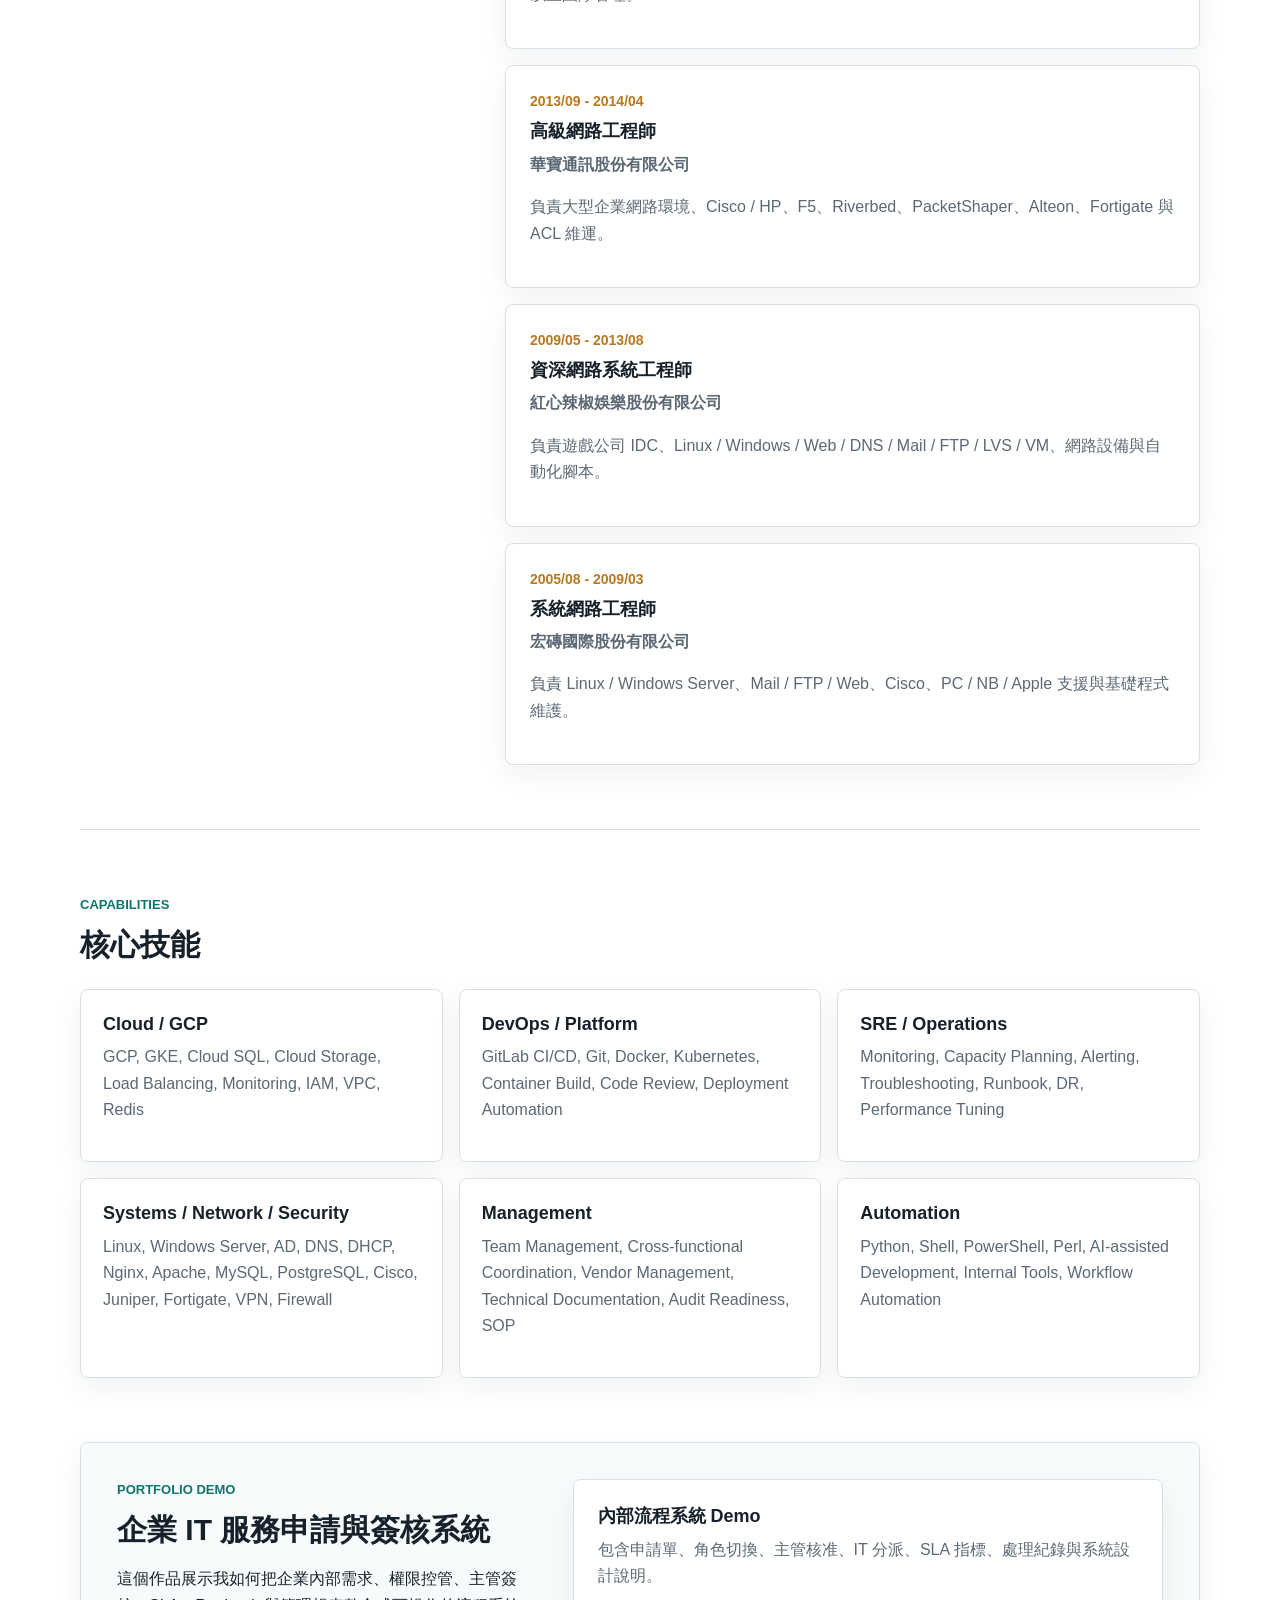
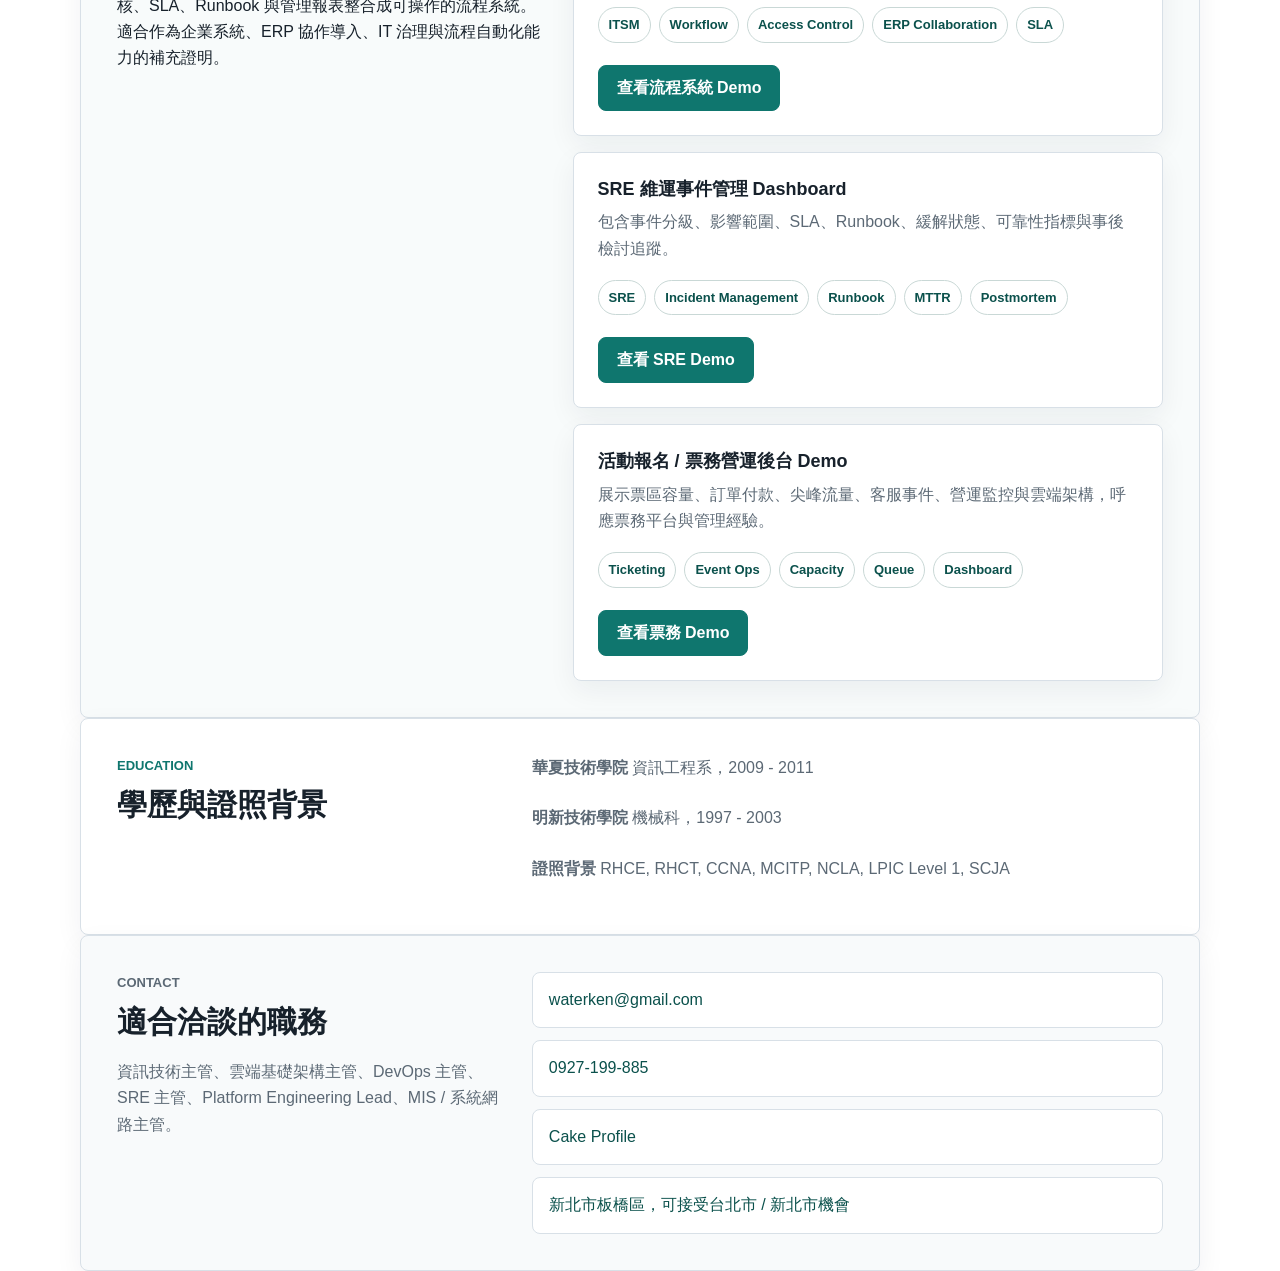
==== commit b95da53d: "Add event ticketing operations portfolio demo" ====
--- a/index.html
+++ b/index.html
@@ -268,6 +268,18 @@
           </div>
           <a class="button primary" href="sre-incident-demo.html">查看 SRE Demo</a>
         </article>
+        <article class="portfolio-card">
+          <h3>活動報名 / 票務營運後台 Demo</h3>
+          <p>展示票區容量、訂單付款、尖峰流量、客服事件、營運監控與雲端架構，呼應票務平台與管理經驗。</p>
+          <div class="portfolio-tags">
+            <span>Ticketing</span>
+            <span>Event Ops</span>
+            <span>Capacity</span>
+            <span>Queue</span>
+            <span>Dashboard</span>
+          </div>
+          <a class="button primary" href="event-ops-demo.html">查看票務 Demo</a>
+        </article>
       </div>
     </section>
 
--- a/styles.css
+++ b/styles.css
@@ -812,6 +812,160 @@
   margin-bottom: 8px;
 }
 
+.event-controls {
+  display: flex;
+  flex-wrap: wrap;
+  align-items: end;
+  justify-content: space-between;
+  gap: 16px;
+  margin-bottom: 18px;
+}
+
+.event-controls label {
+  display: grid;
+  gap: 6px;
+  min-width: min(100%, 280px);
+  color: #2e3a45;
+  font-weight: 800;
+}
+
+.event-controls select {
+  min-height: 42px;
+  border: 1px solid var(--line);
+  border-radius: 8px;
+  padding: 0 12px;
+  font: inherit;
+  color: var(--ink);
+  background: #ffffff;
+}
+
+.event-metrics #riskLevel {
+  font-size: 30px;
+}
+
+.event-layout {
+  display: grid;
+  grid-template-columns: minmax(0, 0.66fr) minmax(300px, 0.34fr);
+  gap: 18px;
+  align-items: start;
+}
+
+.zone-grid {
+  display: grid;
+  grid-template-columns: repeat(2, minmax(0, 1fr));
+  gap: 16px;
+}
+
+.zone-card {
+  background: #ffffff;
+  border: 1px solid var(--line);
+  border-radius: 8px;
+  padding: 20px;
+  cursor: pointer;
+  box-shadow: 0 10px 28px rgba(23, 33, 43, 0.06);
+}
+
+.zone-card.selected {
+  border-color: var(--accent);
+  box-shadow: 0 16px 36px rgba(15, 118, 110, 0.16);
+}
+
+.zone-card h3 {
+  margin: 0 0 8px;
+  color: var(--accent-dark);
+  font-size: 34px;
+}
+
+.zone-card p {
+  color: var(--muted);
+}
+
+.zone-card dl {
+  display: grid;
+  gap: 8px;
+  margin: 16px 0 0;
+}
+
+.zone-card dl div {
+  display: flex;
+  justify-content: space-between;
+  gap: 12px;
+  padding-bottom: 8px;
+  border-bottom: 1px solid #eef2f4;
+}
+
+.zone-card dt {
+  color: var(--muted);
+}
+
+.zone-card dd {
+  margin: 0;
+  font-weight: 800;
+}
+
+.capacity-bar {
+  height: 10px;
+  overflow: hidden;
+  border-radius: 999px;
+  background: #e7eef0;
+}
+
+.capacity-bar span {
+  display: block;
+  height: 100%;
+  border-radius: inherit;
+  background: linear-gradient(90deg, var(--accent), var(--gold));
+}
+
+.event-actions {
+  display: flex;
+  flex-wrap: wrap;
+  gap: 10px;
+  margin-top: 16px;
+}
+
+.ops-grid {
+  display: grid;
+  grid-template-columns: repeat(3, minmax(0, 1fr));
+  gap: 16px;
+}
+
+.ops-grid article {
+  background: #ffffff;
+  border: 1px solid var(--line);
+  border-radius: 8px;
+  padding: 22px;
+}
+
+.ops-grid span {
+  display: block;
+  color: var(--accent-dark);
+  font-size: 34px;
+  font-weight: 900;
+  line-height: 1;
+  margin-bottom: 10px;
+}
+
+.ops-grid p {
+  color: var(--muted);
+  margin-bottom: 0;
+}
+
+.operations-list {
+  display: grid;
+  gap: 10px;
+  margin-top: 18px;
+}
+
+.operations-list p {
+  margin: 0;
+  padding: 16px 18px;
+  border: 1px solid var(--line);
+  border-radius: 8px;
+  background: #ffffff;
+  color: var(--muted);
+}
+
 @media (max-width: 900px) {
   .hero,
   .feature,
@@ -822,7 +976,8 @@
   .portfolio-showcase,
   .demo-hero,
   .dashboard-grid,
-  .incident-layout {
+  .incident-layout,
+  .event-layout {
     grid-template-columns: 1fr;
   }
 
@@ -831,7 +986,8 @@
   .skill-groups,
   .workflow-steps,
   .ticket-board,
-  .sre-metrics {
+  .sre-metrics,
+  .ops-grid {
     grid-template-columns: repeat(2, minmax(0, 1fr));
   }
 
@@ -882,7 +1038,9 @@
   .workflow-steps,
   .ticket-board,
   .architecture-grid,
-  .sre-metrics {
+  .sre-metrics,
+  .zone-grid,
+  .ops-grid {
     grid-template-columns: 1fr;
   }
 
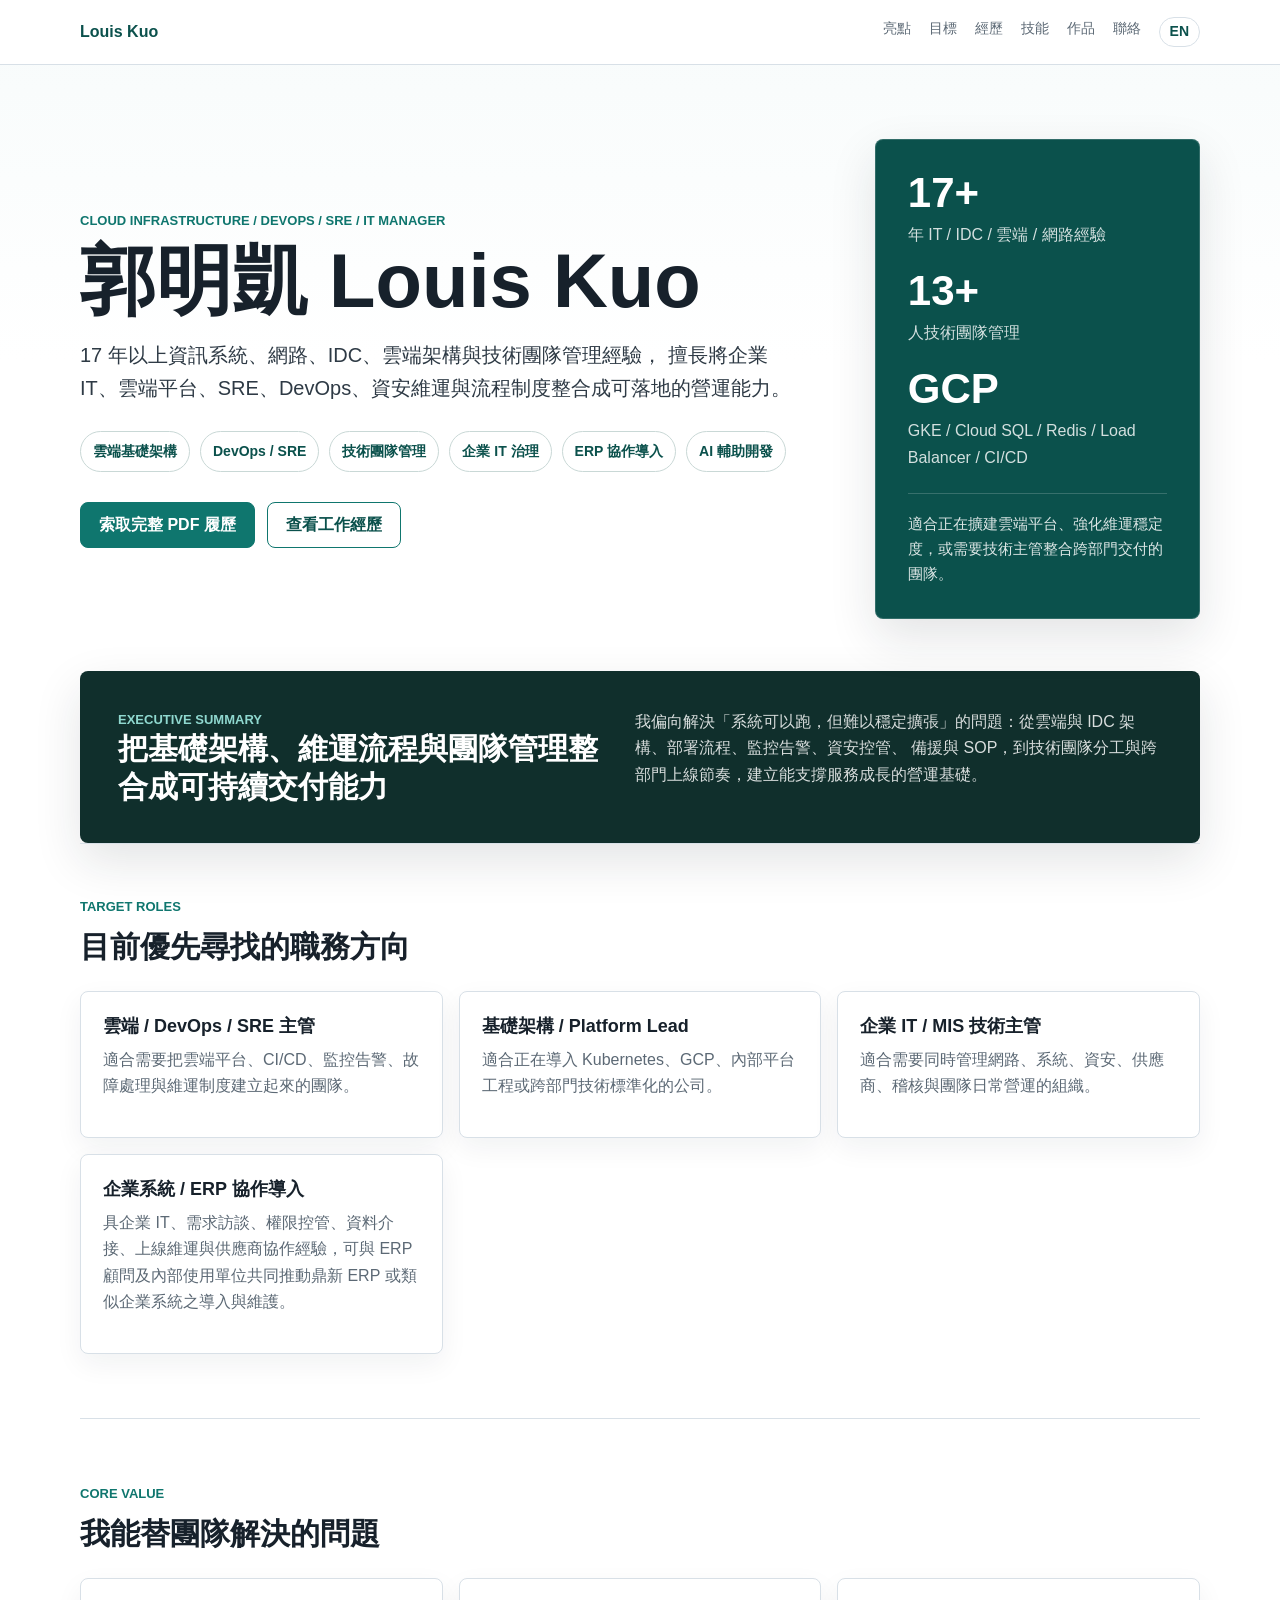
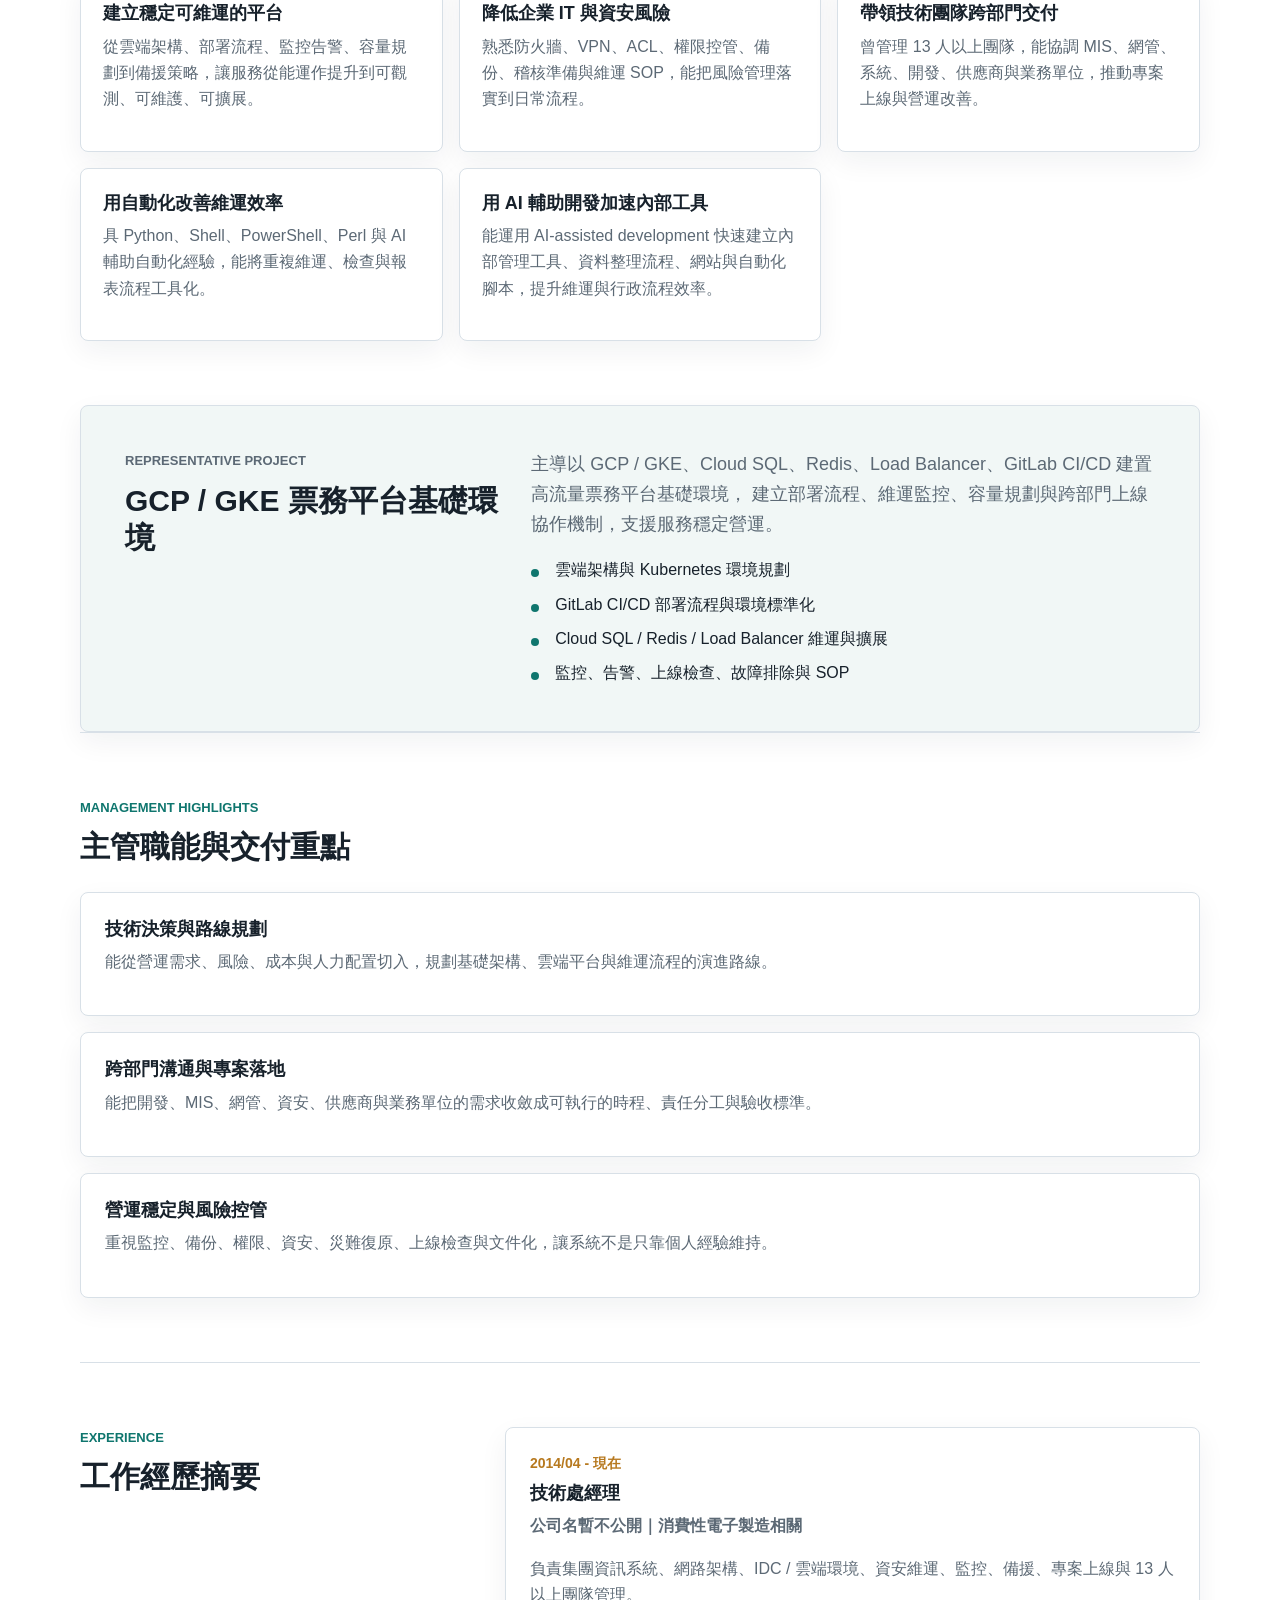
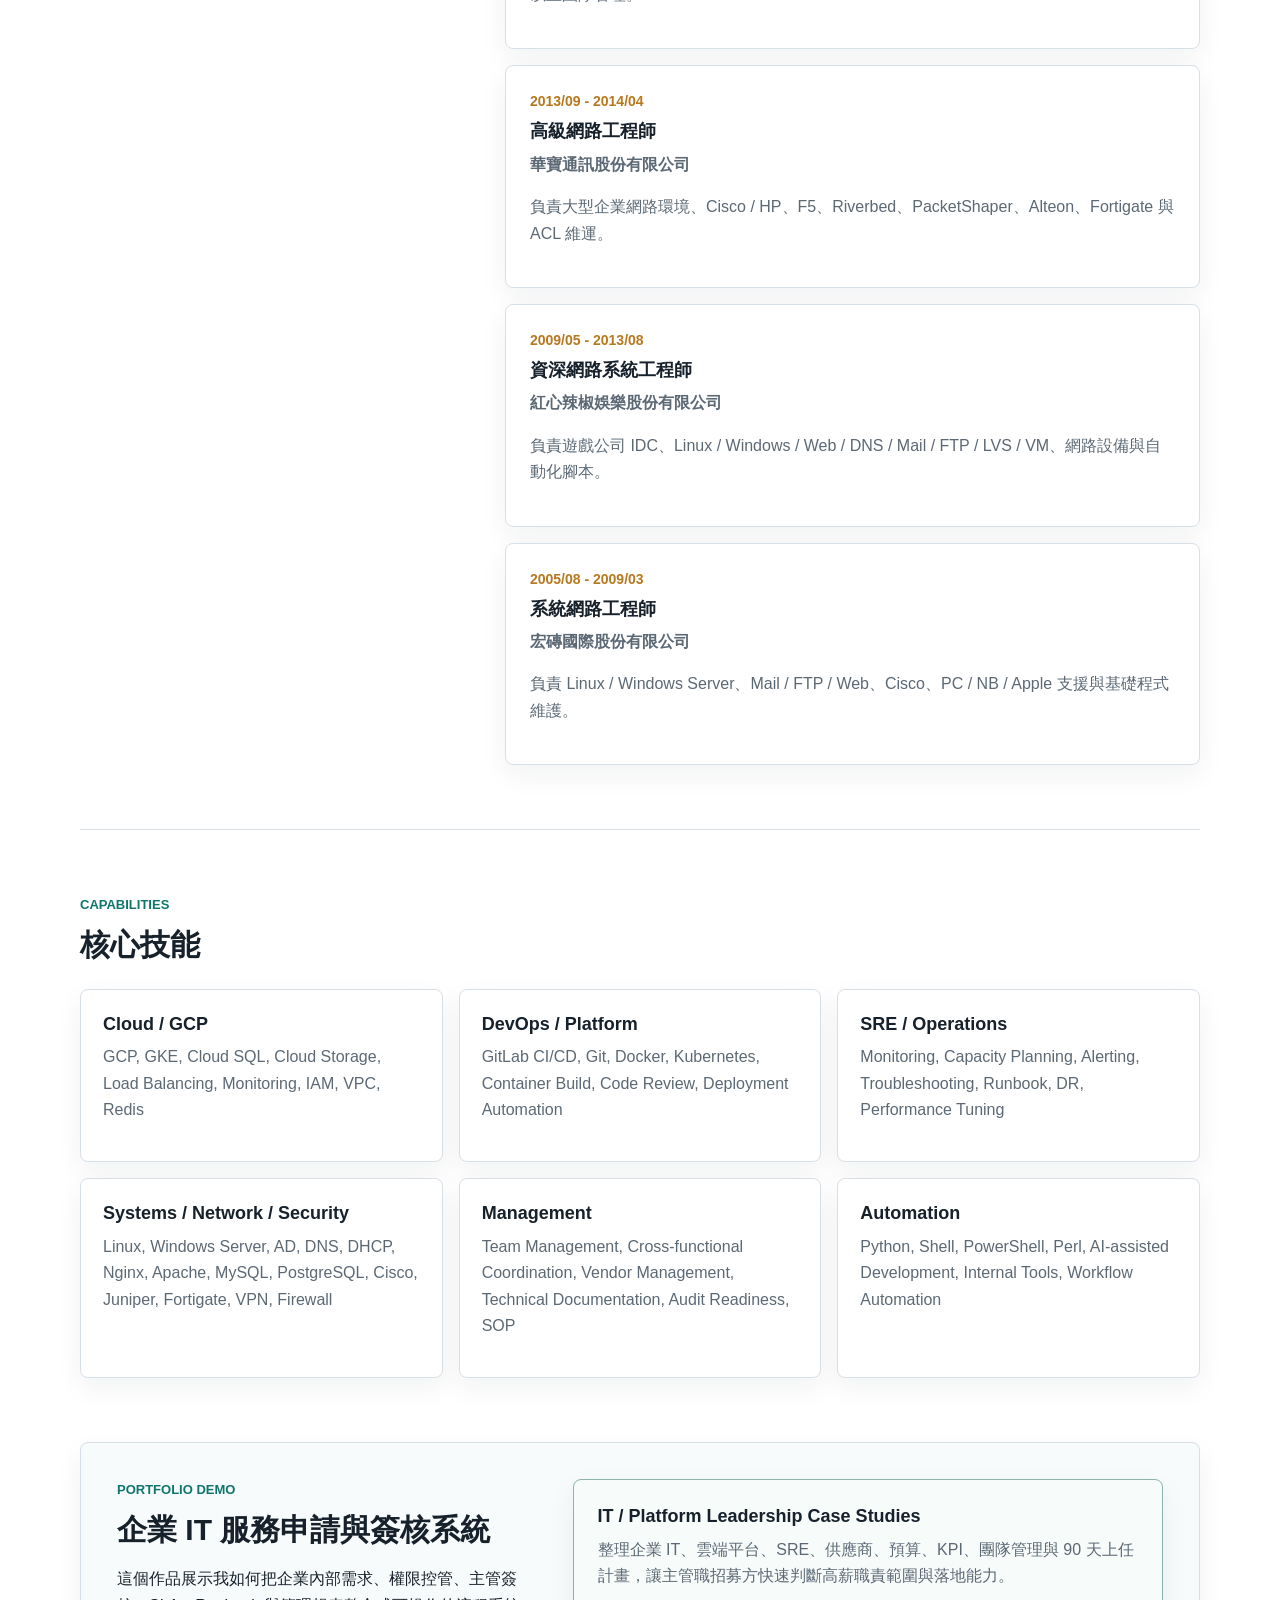
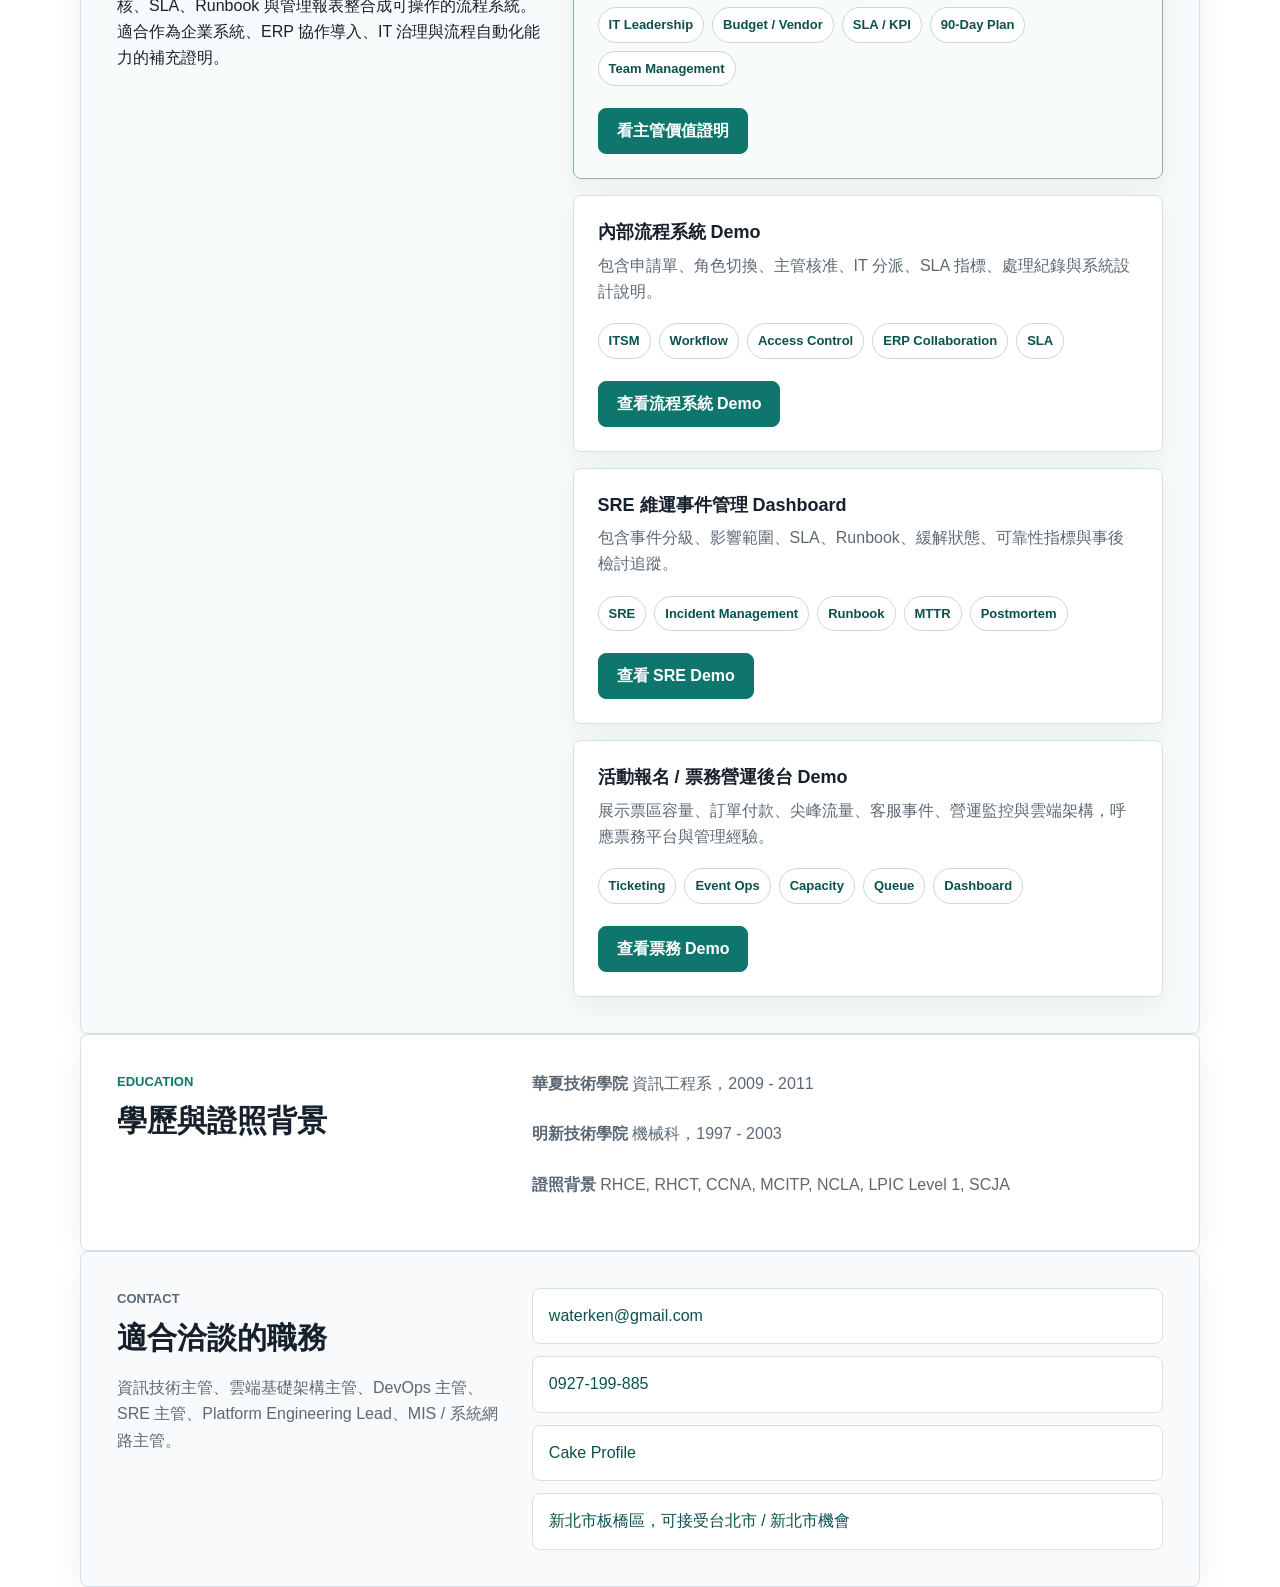
==== commit f8f92924: "Add leadership case studies page" ====
--- a/index.html
+++ b/index.html
@@ -244,6 +244,18 @@
         </p>
       </div>
       <div class="portfolio-list">
+        <article class="portfolio-card leadership-card">
+          <h3>IT / Platform Leadership Case Studies</h3>
+          <p>整理企業 IT、雲端平台、SRE、供應商、預算、KPI、團隊管理與 90 天上任計畫，讓主管職招募方快速判斷高薪職責範圍與落地能力。</p>
+          <div class="portfolio-tags">
+            <span>IT Leadership</span>
+            <span>Budget / Vendor</span>
+            <span>SLA / KPI</span>
+            <span>90-Day Plan</span>
+            <span>Team Management</span>
+          </div>
+          <a class="button primary" href="leadership-case-studies.html">看主管價值證明</a>
+        </article>
         <article class="portfolio-card">
           <h3>內部流程系統 Demo</h3>
           <p>包含申請單、角色切換、主管核准、IT 分派、SLA 指標、處理紀錄與系統設計說明。</p>
--- a/styles.css
+++ b/styles.css
@@ -434,6 +434,11 @@
   padding: 24px;
 }
 
+.leadership-card {
+  border-color: #8db4ac;
+  background: #f7fbfa;
+}
+
 .portfolio-list {
   display: grid;
   gap: 16px;
@@ -458,6 +463,56 @@
   font-size: 13px;
   font-weight: 800;
   background: #ffffff;
+}
+
+.leadership-hero {
+  min-height: 360px;
+}
+
+.case-grid,
+.plan-grid {
+  display: grid;
+  grid-template-columns: repeat(3, minmax(0, 1fr));
+  gap: 18px;
+}
+
+.case-grid article,
+.plan-grid article,
+.signal-list p {
+  background: #ffffff;
+  border: 1px solid var(--line);
+  border-radius: 8px;
+  padding: 22px;
+  box-shadow: 0 10px 28px rgba(23, 33, 43, 0.05);
+}
+
+.case-grid span,
+.plan-grid span {
+  display: inline-flex;
+  align-items: center;
+  justify-content: center;
+  min-width: 54px;
+  height: 34px;
+  margin-bottom: 14px;
+  border-radius: 999px;
+  background: #dfece9;
+  color: var(--accent-dark);
+  font-weight: 900;
+}
+
+.case-grid p,
+.plan-grid p,
+.signal-list p {
+  color: var(--muted);
+}
+
+.leadership-plan {
+  align-items: start;
+}
+
+.signal-list {
+  display: grid;
+  gap: 12px;
 }
 
 .demo-page {
@@ -987,7 +1042,9 @@
   .workflow-steps,
   .ticket-board,
   .sre-metrics,
-  .ops-grid {
+  .ops-grid,
+  .case-grid,
+  .plan-grid {
     grid-template-columns: repeat(2, minmax(0, 1fr));
   }
 
@@ -1040,7 +1097,9 @@
   .architecture-grid,
   .sre-metrics,
   .zone-grid,
-  .ops-grid {
+  .ops-grid,
+  .case-grid,
+  .plan-grid {
     grid-template-columns: 1fr;
   }
 
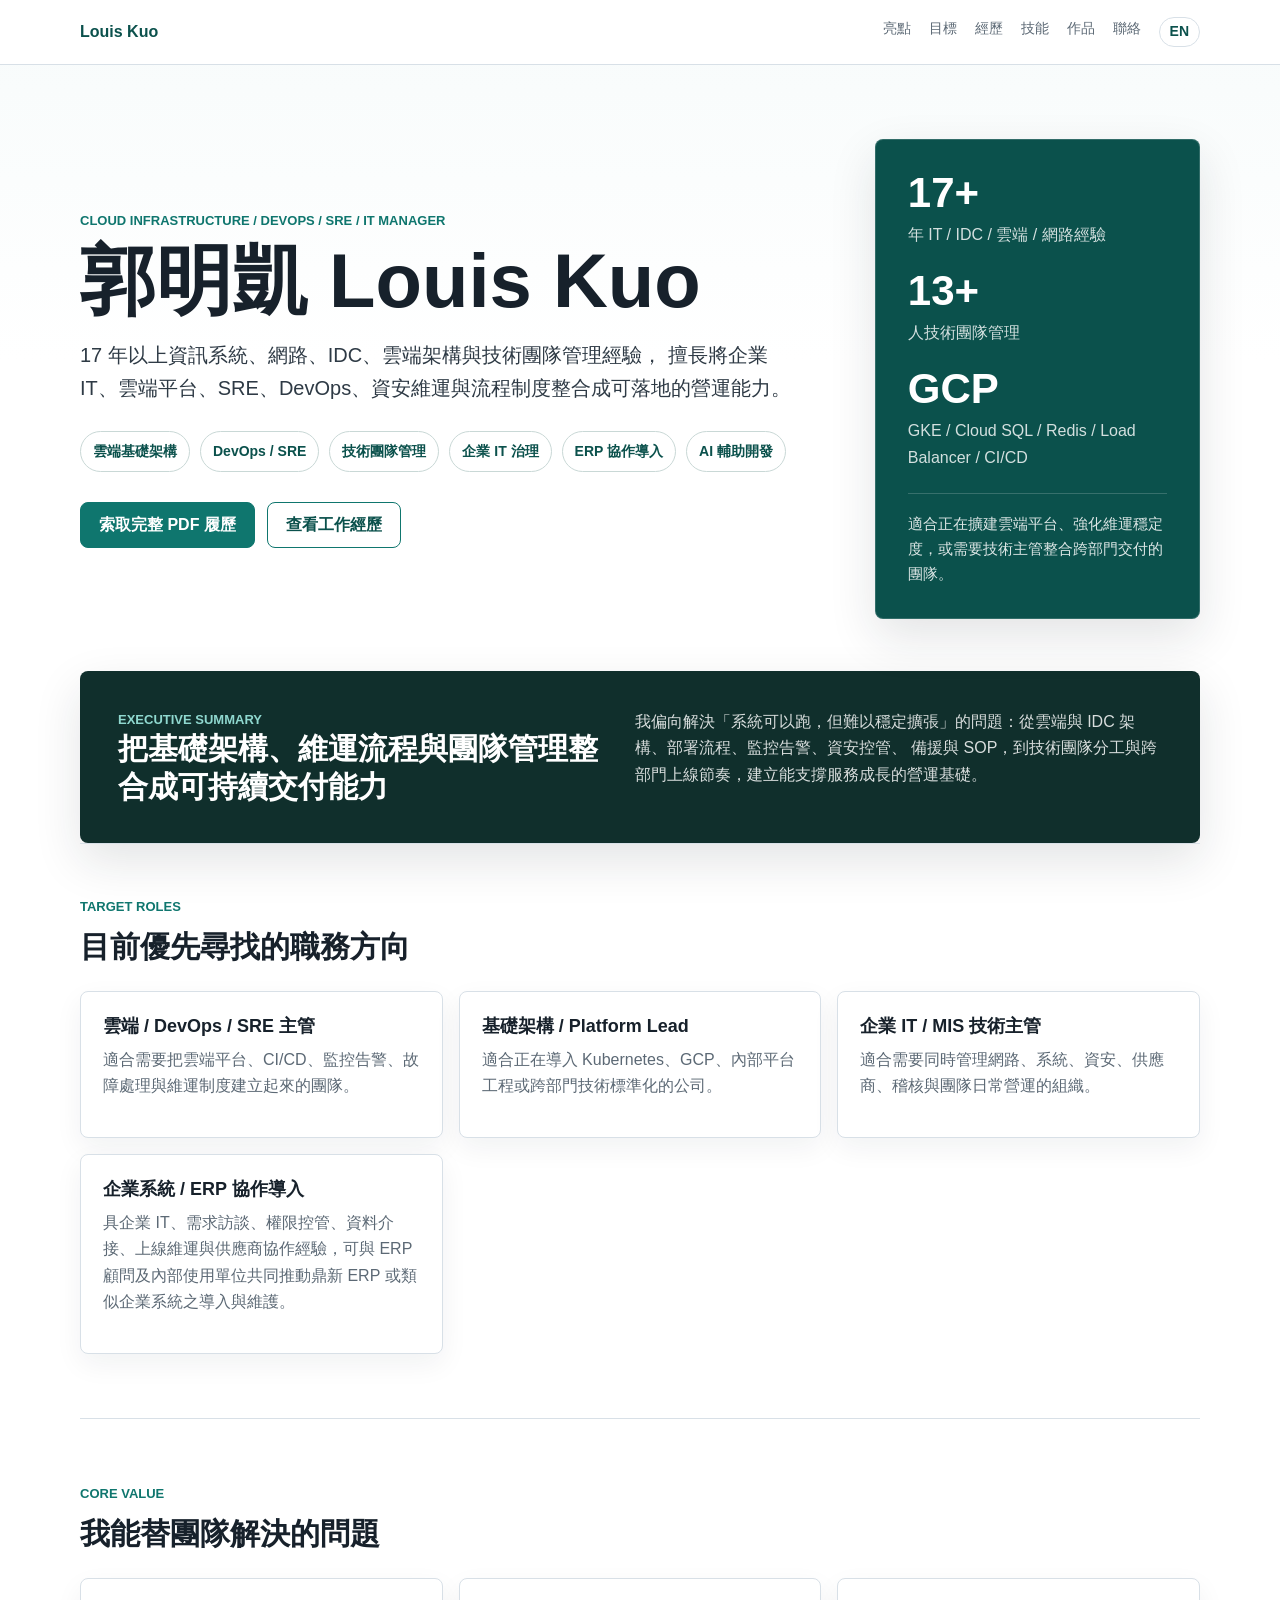
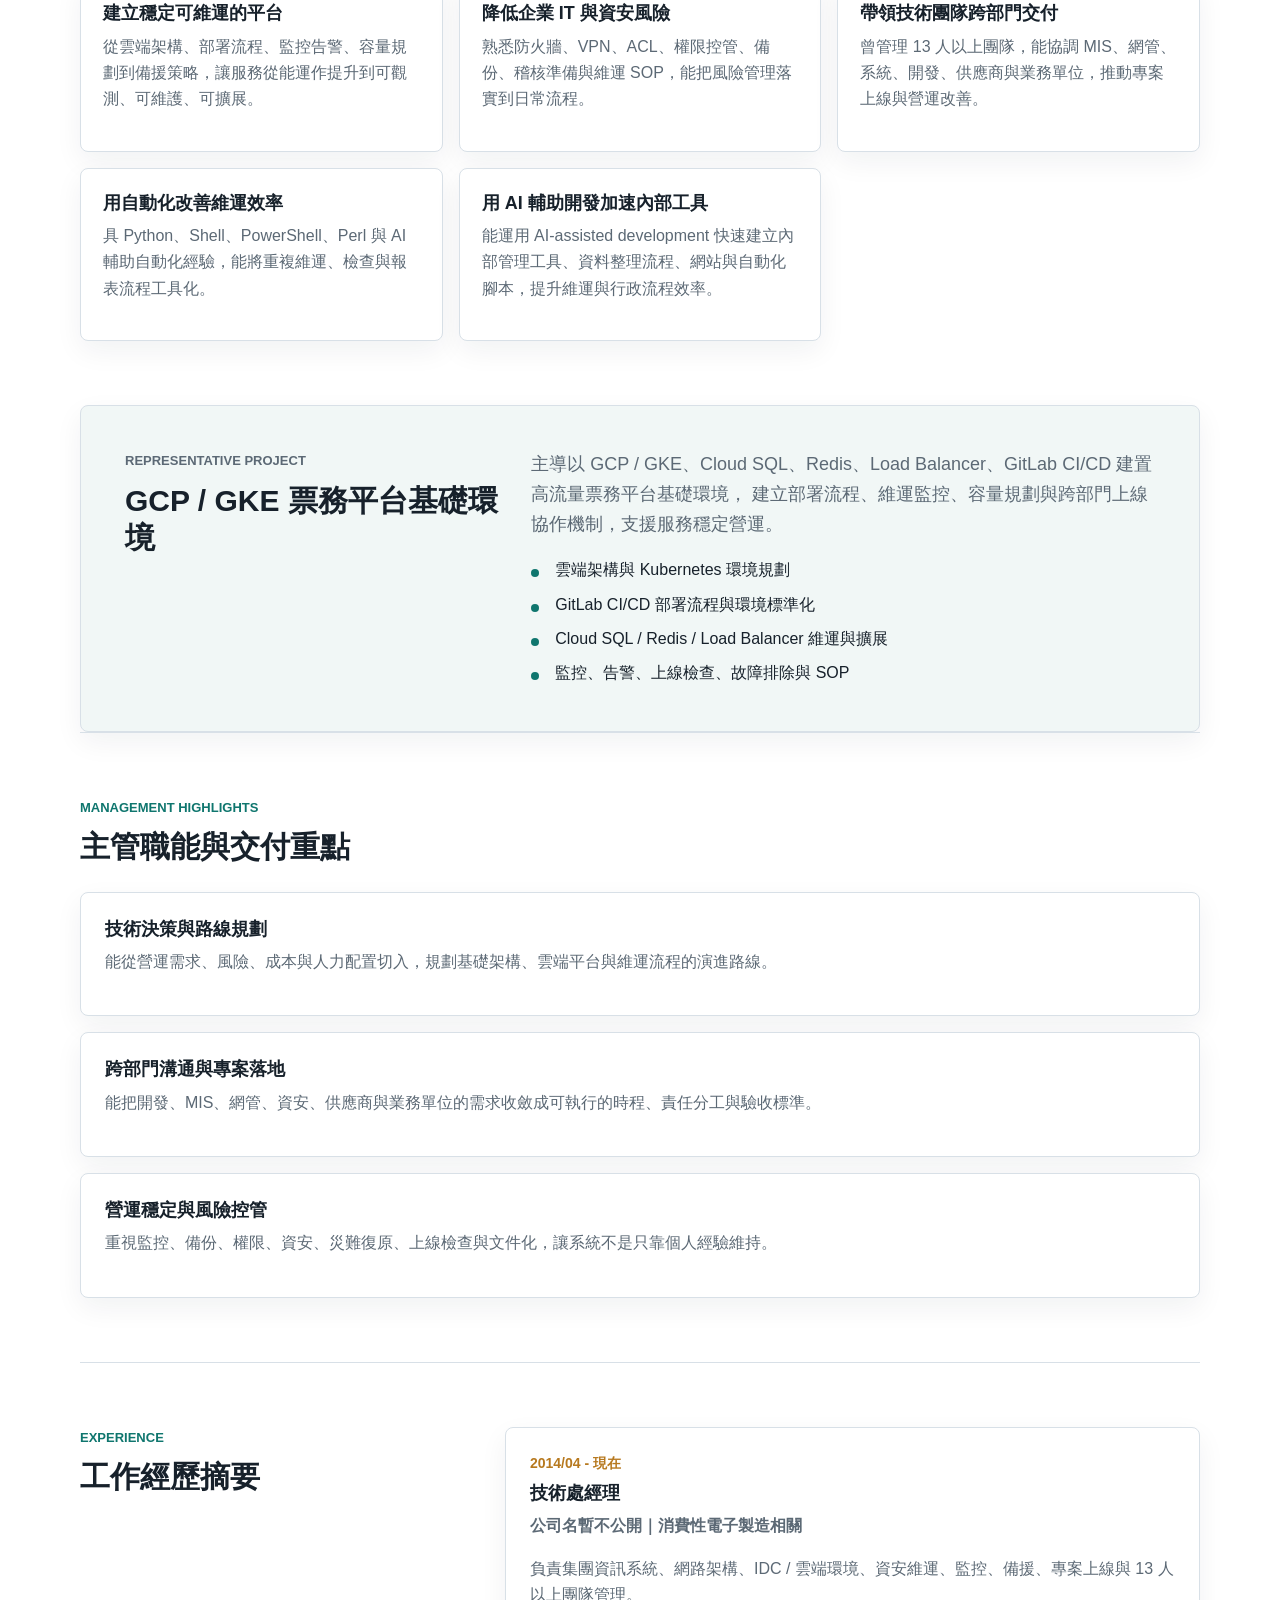
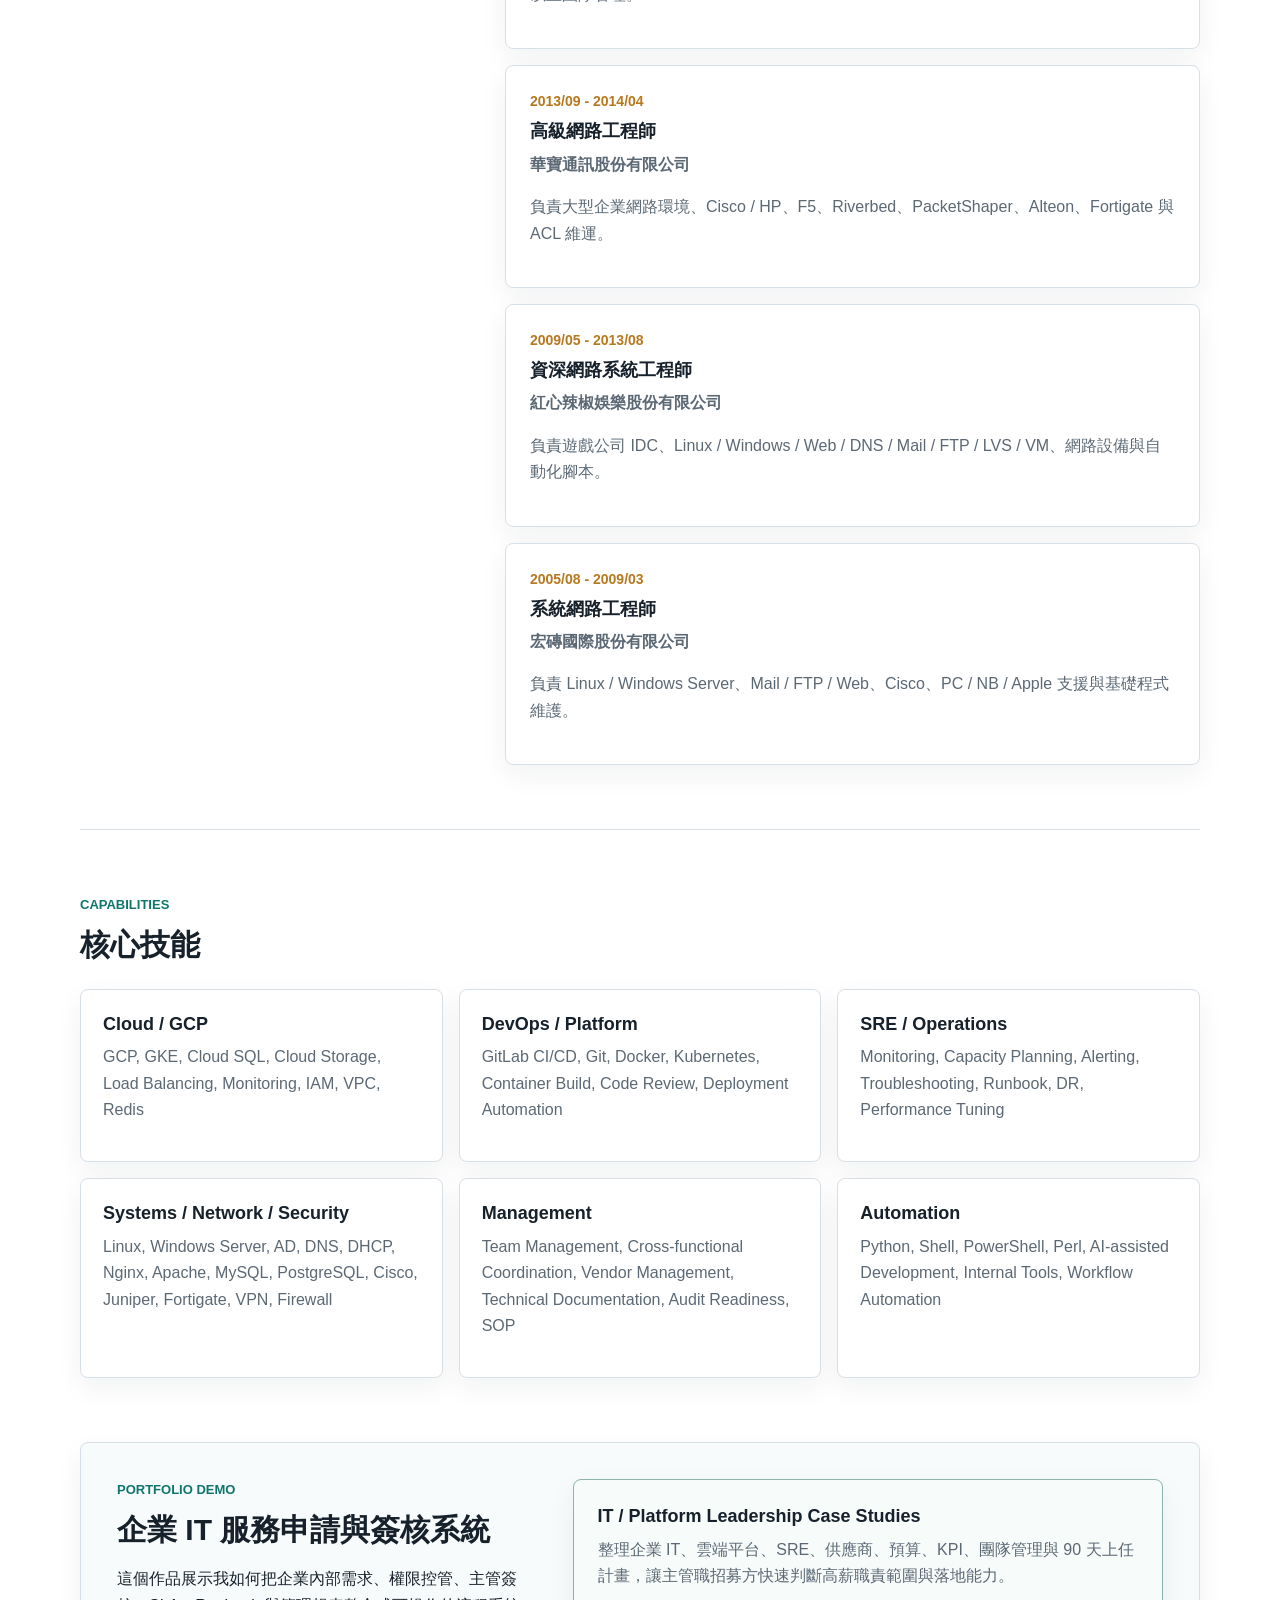
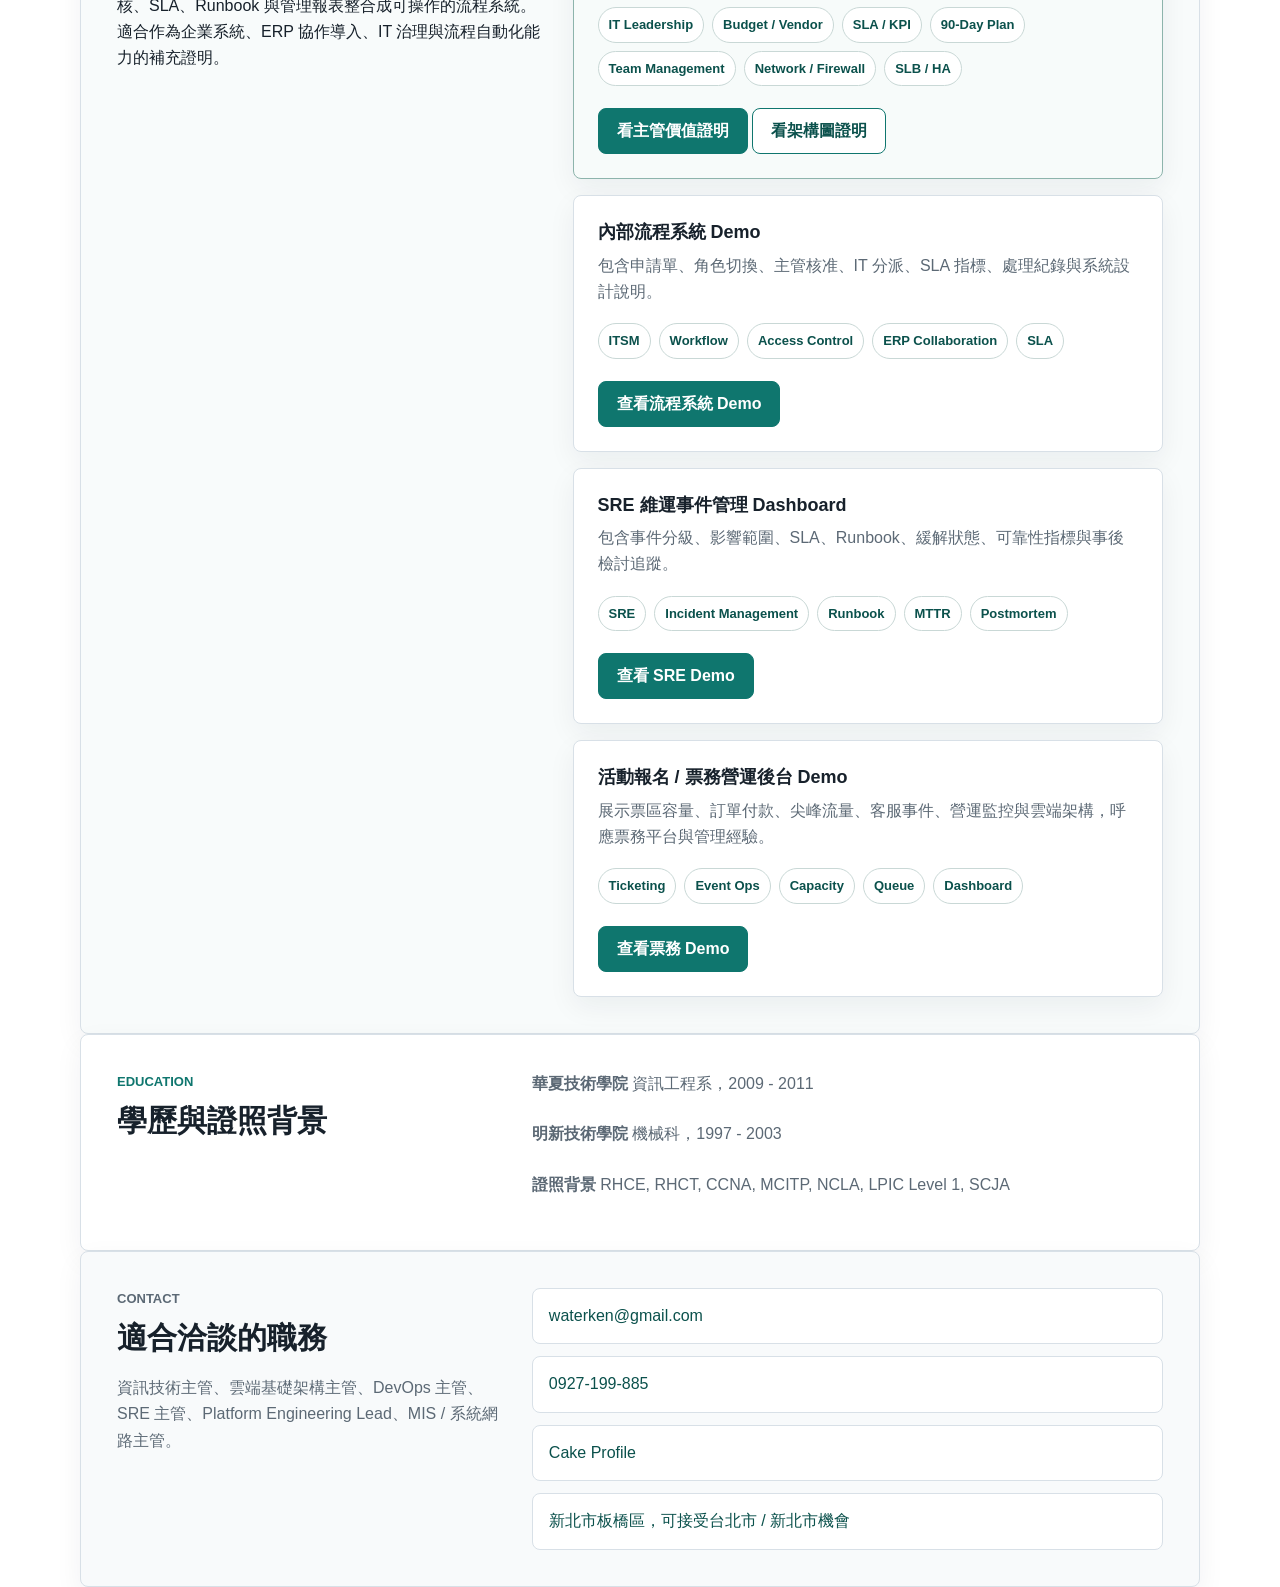
==== commit 78345531: "Add network architecture proof section" ====
--- a/index.html
+++ b/index.html
@@ -253,8 +253,11 @@
             <span>SLA / KPI</span>
             <span>90-Day Plan</span>
             <span>Team Management</span>
+            <span>Network / Firewall</span>
+            <span>SLB / HA</span>
           </div>
           <a class="button primary" href="leadership-case-studies.html">看主管價值證明</a>
+          <a class="button secondary" href="leadership-case-studies.html#architecture">看架構圖證明</a>
         </article>
         <article class="portfolio-card">
           <h3>內部流程系統 Demo</h3>
--- a/styles.css
+++ b/styles.css
@@ -504,6 +504,140 @@
 .plan-grid p,
 .signal-list p {
   color: var(--muted);
+}
+
+.architecture-proof-grid {
+  display: grid;
+  grid-template-columns: 1fr;
+  gap: 18px;
+}
+
+.architecture-proof-card {
+  display: grid;
+  grid-template-columns: minmax(260px, 0.34fr) minmax(0, 0.66fr);
+  gap: 22px;
+  align-items: start;
+  padding: 22px;
+  background: #ffffff;
+  border: 1px solid var(--line);
+  border-radius: 8px;
+  box-shadow: 0 10px 28px rgba(23, 33, 43, 0.05);
+}
+
+.architecture-title {
+  display: grid;
+  gap: 10px;
+}
+
+.architecture-title span {
+  width: 52px;
+  height: 34px;
+  display: inline-flex;
+  align-items: center;
+  justify-content: center;
+  border-radius: 999px;
+  background: #dfece9;
+  color: var(--accent-dark);
+  font-weight: 900;
+}
+
+.architecture-proof-card p {
+  color: var(--muted);
+  margin-bottom: 0;
+}
+
+.architecture-diagram {
+  min-height: 210px;
+  display: grid;
+  align-items: center;
+  justify-items: center;
+  gap: 10px;
+  padding: 18px;
+  border: 1px solid #dfe8ec;
+  border-radius: 8px;
+  background:
+    linear-gradient(90deg, rgba(15, 118, 110, 0.05) 1px, transparent 1px),
+    linear-gradient(rgba(15, 118, 110, 0.05) 1px, transparent 1px),
+    #f8fbfb;
+  background-size: 24px 24px;
+}
+
+.diagram-node {
+  min-width: 104px;
+  min-height: 42px;
+  display: inline-flex;
+  align-items: center;
+  justify-content: center;
+  padding: 8px 12px;
+  border: 1px solid #b9cbd0;
+  border-radius: 8px;
+  background: #ffffff;
+  color: #24313b;
+  font-size: 13px;
+  font-weight: 900;
+  text-align: center;
+  box-shadow: 0 8px 18px rgba(23, 33, 43, 0.08);
+}
+
+.diagram-node.firewall,
+.diagram-node.slb {
+  border-color: #0f766e;
+  background: #e7f4f2;
+  color: var(--accent-dark);
+}
+
+.diagram-node.data {
+  border-color: #b7791f;
+  background: #fff7e8;
+}
+
+.diagram-line {
+  background: #8aa0aa;
+}
+
+.diagram-line.horizontal {
+  width: 34px;
+  height: 2px;
+}
+
+.diagram-line.vertical {
+  width: 2px;
+  height: 28px;
+}
+
+.hybrid-diagram {
+  grid-template-columns: auto 34px auto 34px auto 34px auto;
+}
+
+.hybrid-diagram .diagram-branch {
+  grid-column: 1 / -1;
+}
+
+.diagram-branch,
+.slb-pool,
+.zone-row {
+  width: 100%;
+  display: flex;
+  flex-wrap: wrap;
+  justify-content: center;
+  gap: 10px;
+}
+
+.zone-diagram,
+.slb-diagram {
+  align-content: center;
+}
+
+.policy-strip {
+  width: min(100%, 560px);
+  padding: 10px 12px;
+  border: 1px dashed #97abb3;
+  border-radius: 8px;
+  background: rgba(255, 255, 255, 0.78);
+  color: var(--muted);
+  font-size: 13px;
+  font-weight: 800;
+  text-align: center;
 }
 
 .leadership-plan {
@@ -1031,6 +1165,7 @@
   .portfolio-showcase,
   .demo-hero,
   .dashboard-grid,
+  .architecture-proof-card,
   .incident-layout,
   .event-layout {
     grid-template-columns: 1fr;
@@ -1094,6 +1229,7 @@
   .skill-groups,
   .workflow-steps,
   .ticket-board,
+  .hybrid-diagram,
   .architecture-grid,
   .sre-metrics,
   .zone-grid,
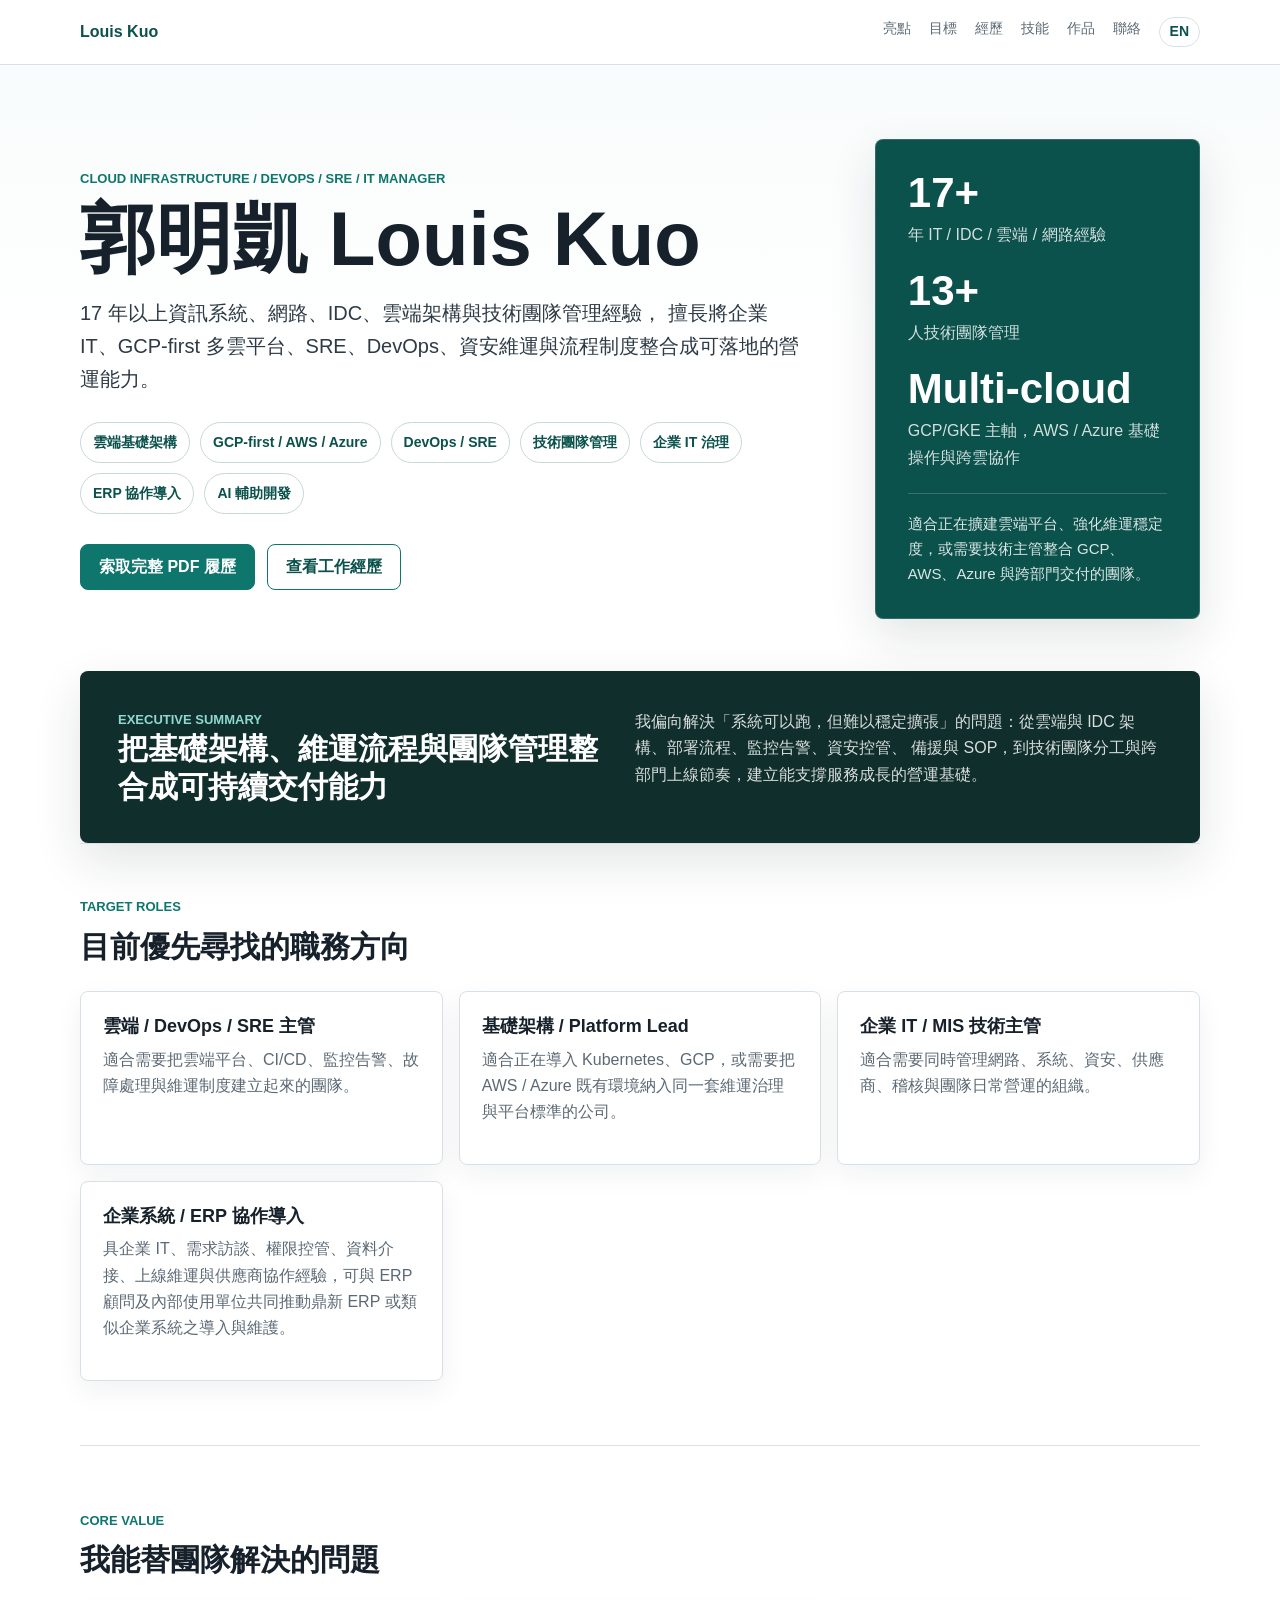
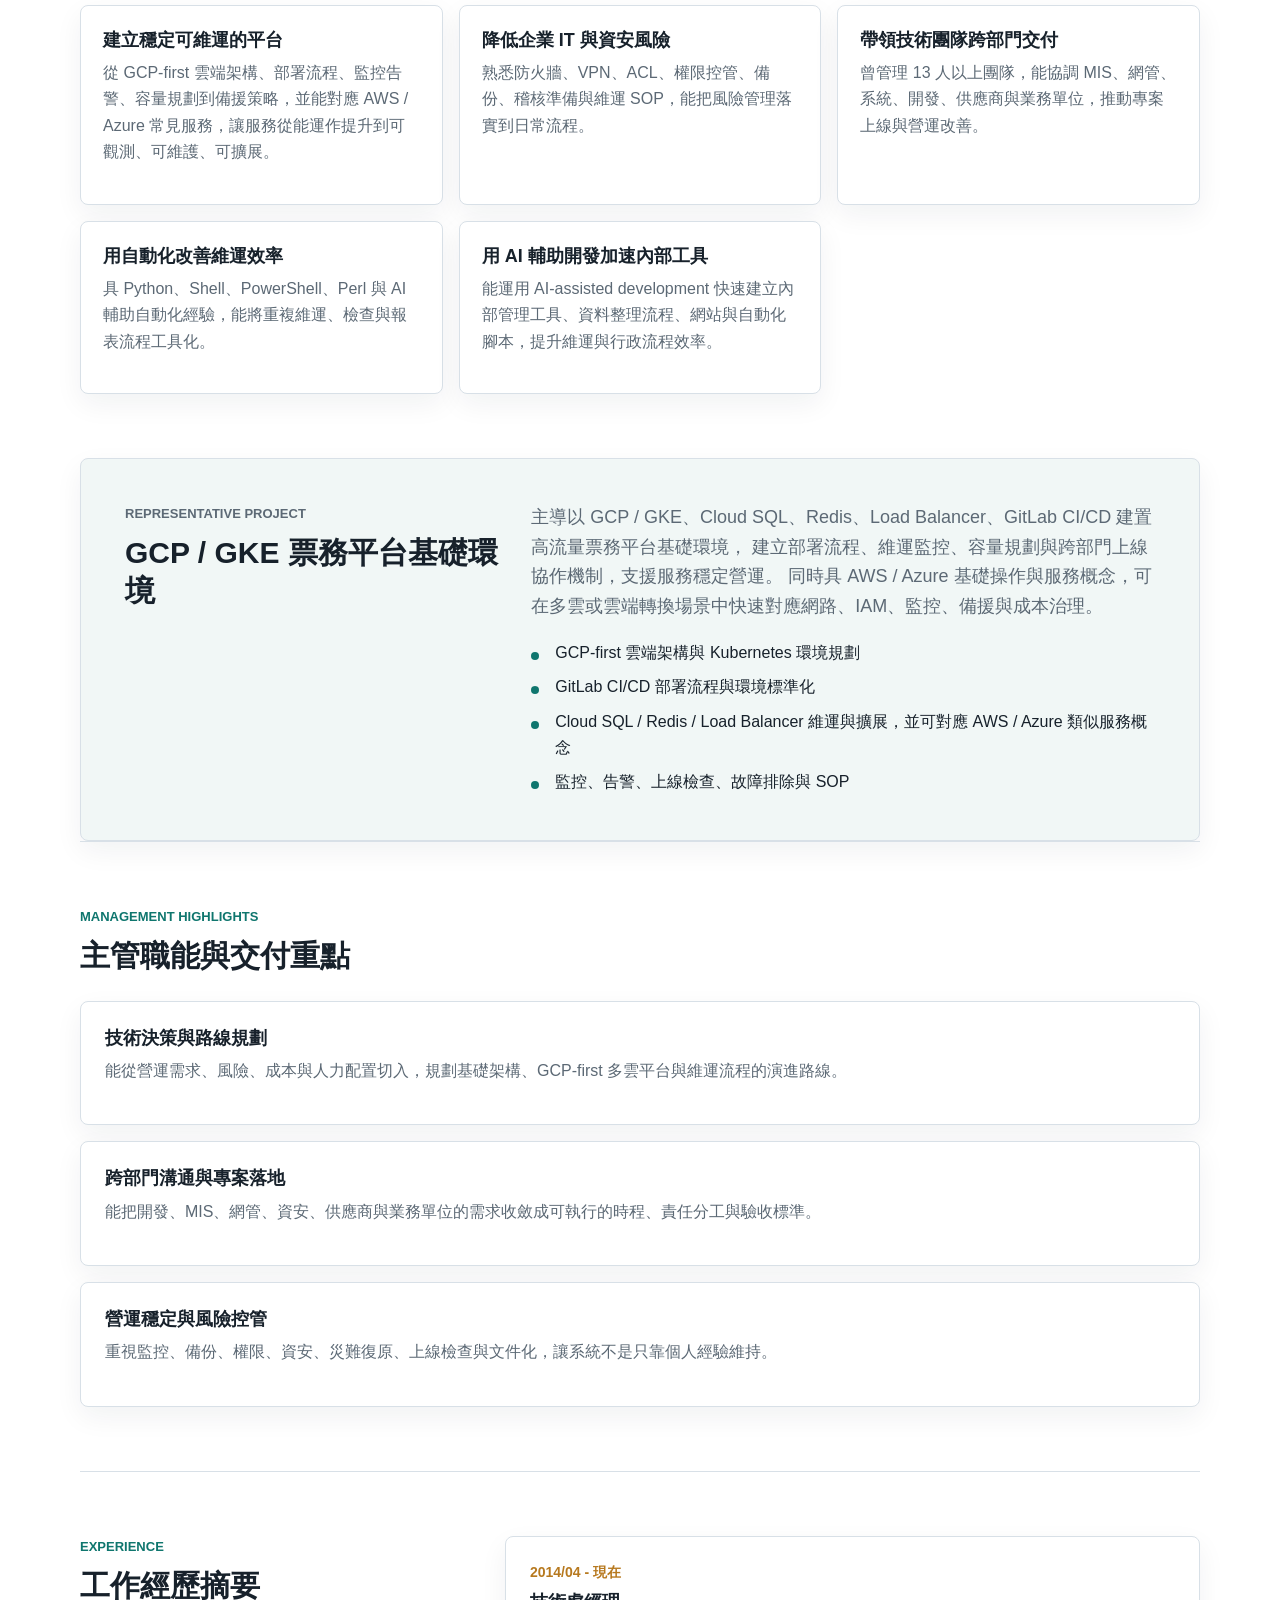
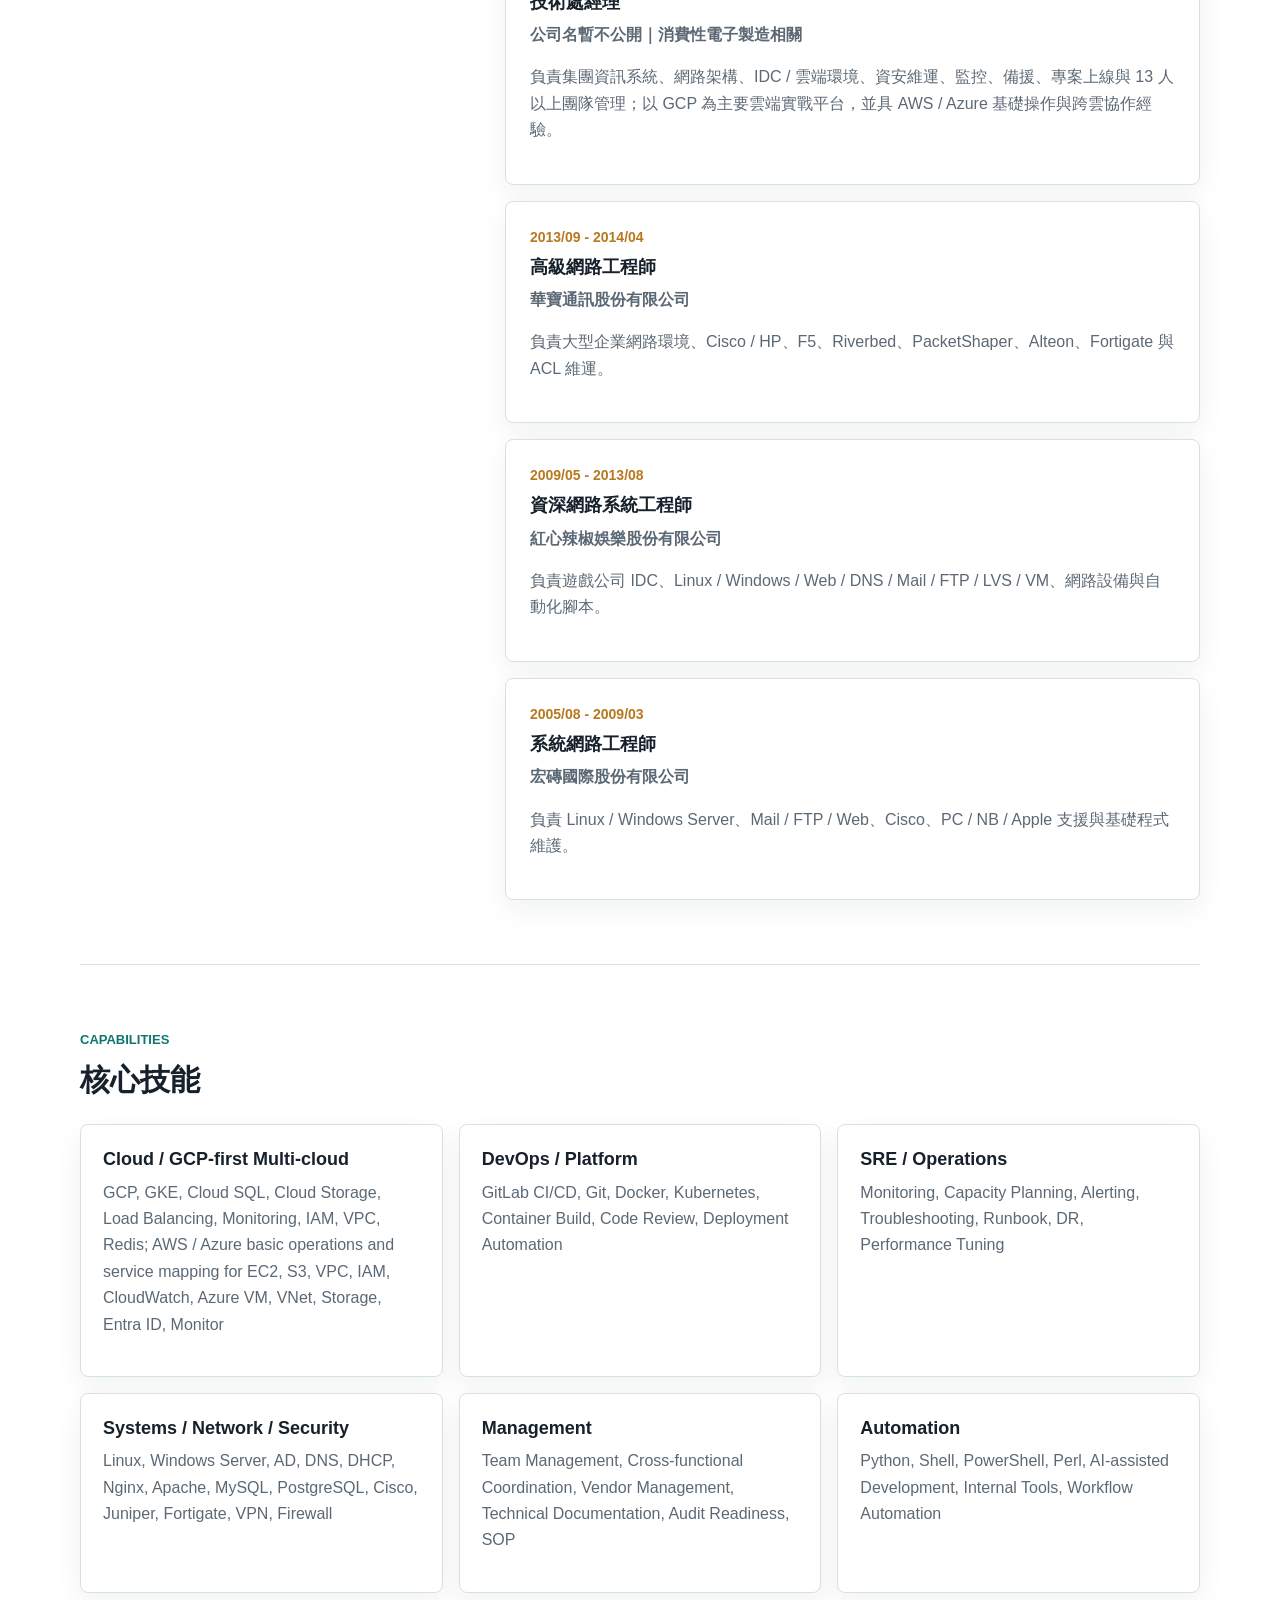
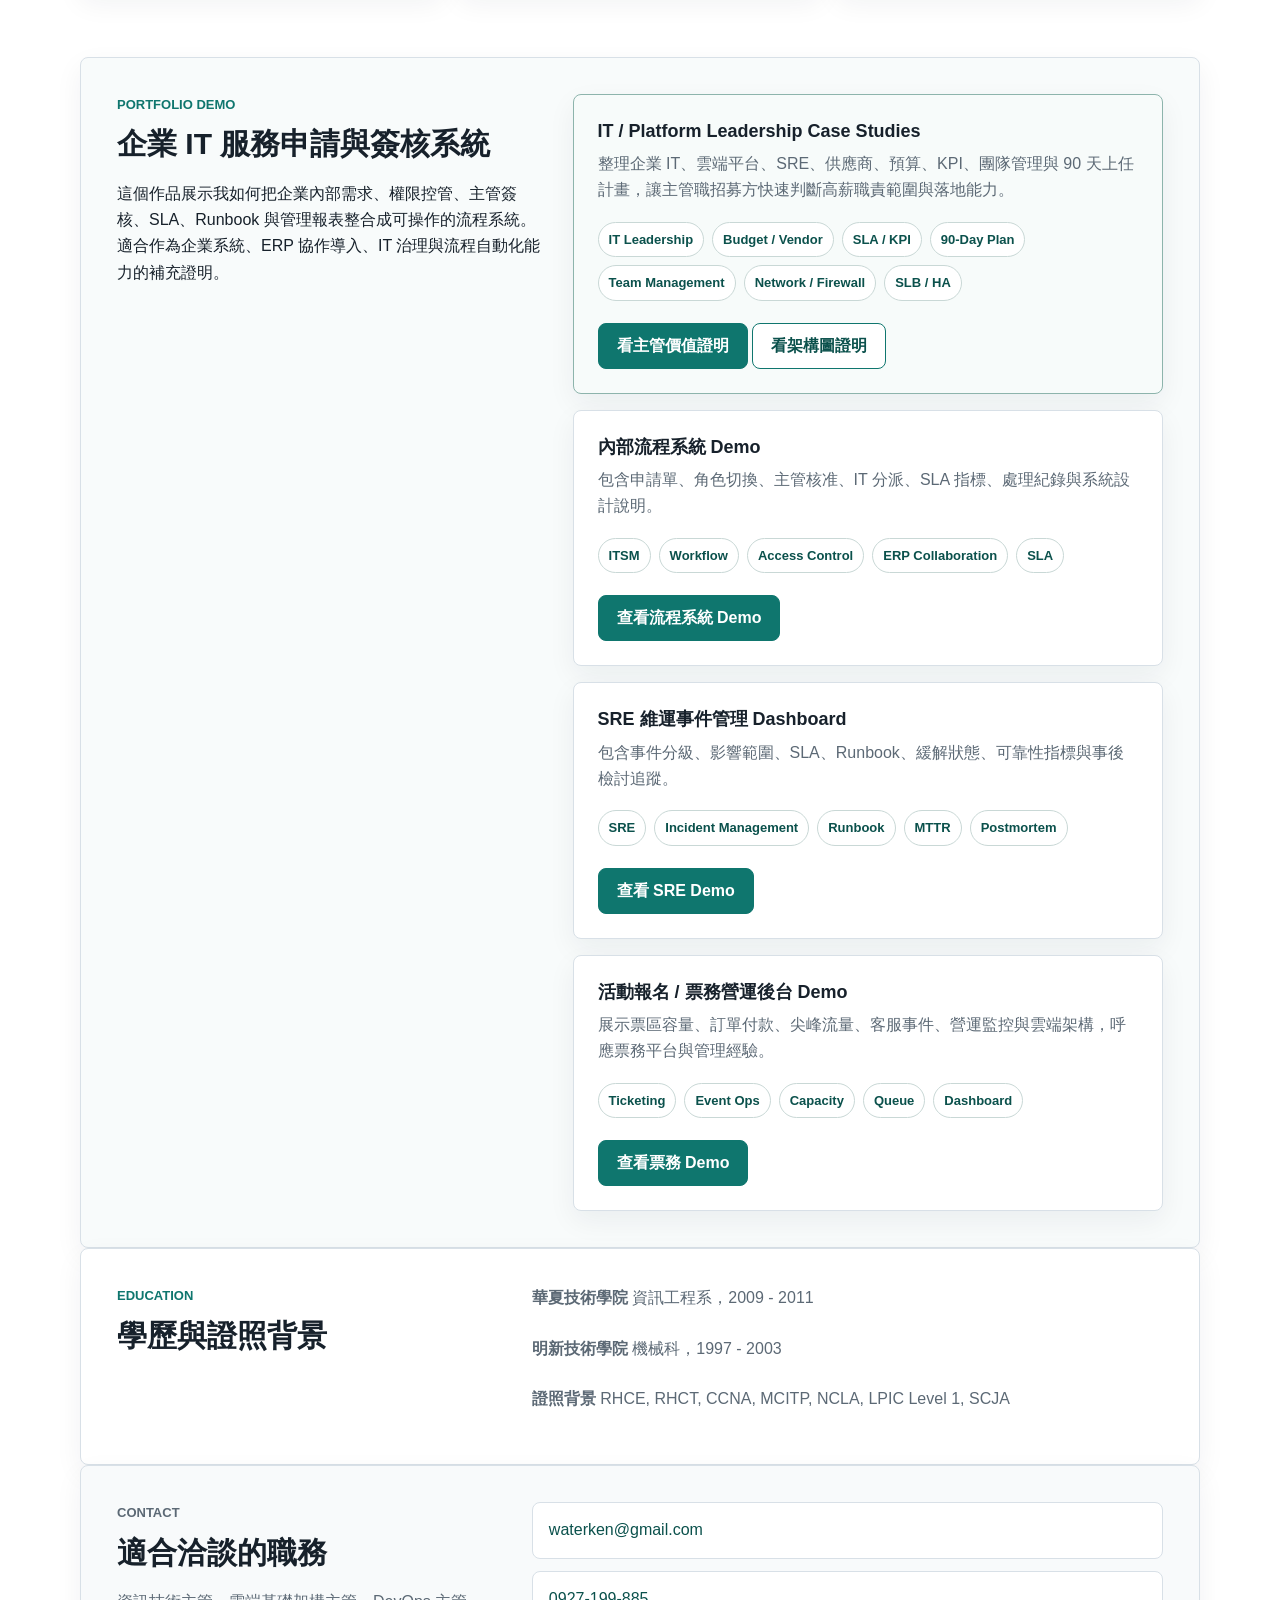
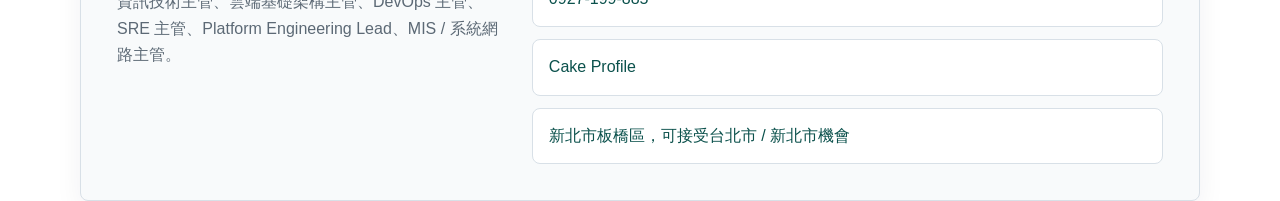
==== commit e2a461a3: "Strengthen multi-cloud positioning" ====
--- a/index.html
+++ b/index.html
@@ -30,10 +30,11 @@
         <h1>郭明凱 Louis Kuo</h1>
         <p class="lead">
           17 年以上資訊系統、網路、IDC、雲端架構與技術團隊管理經驗，
-          擅長將企業 IT、雲端平台、SRE、DevOps、資安維運與流程制度整合成可落地的營運能力。
+          擅長將企業 IT、GCP-first 多雲平台、SRE、DevOps、資安維運與流程制度整合成可落地的營運能力。
         </p>
         <div class="profile-strip" aria-label="求職定位">
           <span>雲端基礎架構</span>
+          <span>GCP-first / AWS / Azure</span>
           <span>DevOps / SRE</span>
           <span>技術團隊管理</span>
           <span>企業 IT 治理</span>
@@ -55,10 +56,10 @@
           <span class="metric-label">人技術團隊管理</span>
         </div>
         <div>
-          <span class="metric">GCP</span>
-          <span class="metric-label">GKE / Cloud SQL / Redis / Load Balancer / CI/CD</span>
-        </div>
-        <div class="panel-note">適合正在擴建雲端平台、強化維運穩定度，或需要技術主管整合跨部門交付的團隊。</div>
+          <span class="metric">Multi-cloud</span>
+          <span class="metric-label">GCP/GKE 主軸，AWS / Azure 基礎操作與跨雲協作</span>
+        </div>
+        <div class="panel-note">適合正在擴建雲端平台、強化維運穩定度，或需要技術主管整合 GCP、AWS、Azure 與跨部門交付的團隊。</div>
       </aside>
     </section>
 
@@ -85,7 +86,7 @@
         </article>
         <article>
           <h3>基礎架構 / Platform Lead</h3>
-          <p>適合正在導入 Kubernetes、GCP、內部平台工程或跨部門技術標準化的公司。</p>
+          <p>適合正在導入 Kubernetes、GCP，或需要把 AWS / Azure 既有環境納入同一套維運治理與平台標準的公司。</p>
         </article>
         <article>
           <h3>企業 IT / MIS 技術主管</h3>
@@ -106,7 +107,7 @@
       <div class="impact-grid">
         <article>
           <h3>建立穩定可維運的平台</h3>
-          <p>從雲端架構、部署流程、監控告警、容量規劃到備援策略，讓服務從能運作提升到可觀測、可維護、可擴展。</p>
+          <p>從 GCP-first 雲端架構、部署流程、監控告警、容量規劃到備援策略，並能對應 AWS / Azure 常見服務，讓服務從能運作提升到可觀測、可維護、可擴展。</p>
         </article>
         <article>
           <h3>降低企業 IT 與資安風險</h3>
@@ -136,11 +137,12 @@
         <p>
           主導以 GCP / GKE、Cloud SQL、Redis、Load Balancer、GitLab CI/CD 建置高流量票務平台基礎環境，
           建立部署流程、維運監控、容量規劃與跨部門上線協作機制，支援服務穩定營運。
+          同時具 AWS / Azure 基礎操作與服務概念，可在多雲或雲端轉換場景中快速對應網路、IAM、監控、備援與成本治理。
         </p>
         <ul class="check-list">
-          <li>雲端架構與 Kubernetes 環境規劃</li>
+          <li>GCP-first 雲端架構與 Kubernetes 環境規劃</li>
           <li>GitLab CI/CD 部署流程與環境標準化</li>
-          <li>Cloud SQL / Redis / Load Balancer 維運與擴展</li>
+          <li>Cloud SQL / Redis / Load Balancer 維運與擴展，並可對應 AWS / Azure 類似服務概念</li>
           <li>監控、告警、上線檢查、故障排除與 SOP</li>
         </ul>
       </div>
@@ -154,7 +156,7 @@
       <div class="achievement-list">
         <article>
           <h3>技術決策與路線規劃</h3>
-          <p>能從營運需求、風險、成本與人力配置切入，規劃基礎架構、雲端平台與維運流程的演進路線。</p>
+          <p>能從營運需求、風險、成本與人力配置切入，規劃基礎架構、GCP-first 多雲平台與維運流程的演進路線。</p>
         </article>
         <article>
           <h3>跨部門溝通與專案落地</h3>
@@ -178,7 +180,7 @@
           <div class="timeline-meta">2014/04 - 現在</div>
           <h3>技術處經理</h3>
           <p class="company">公司名暫不公開｜消費性電子製造相關</p>
-          <p>負責集團資訊系統、網路架構、IDC / 雲端環境、資安維運、監控、備援、專案上線與 13 人以上團隊管理。</p>
+          <p>負責集團資訊系統、網路架構、IDC / 雲端環境、資安維運、監控、備援、專案上線與 13 人以上團隊管理；以 GCP 為主要雲端實戰平台，並具 AWS / Azure 基礎操作與跨雲協作經驗。</p>
         </article>
         <article class="timeline-item">
           <div class="timeline-meta">2013/09 - 2014/04</div>
@@ -208,8 +210,8 @@
       </div>
       <div class="skill-groups">
         <article>
-          <h3>Cloud / GCP</h3>
-          <p>GCP, GKE, Cloud SQL, Cloud Storage, Load Balancing, Monitoring, IAM, VPC, Redis</p>
+          <h3>Cloud / GCP-first Multi-cloud</h3>
+          <p>GCP, GKE, Cloud SQL, Cloud Storage, Load Balancing, Monitoring, IAM, VPC, Redis; AWS / Azure basic operations and service mapping for EC2, S3, VPC, IAM, CloudWatch, Azure VM, VNet, Storage, Entra ID, Monitor</p>
         </article>
         <article>
           <h3>DevOps / Platform</h3>
